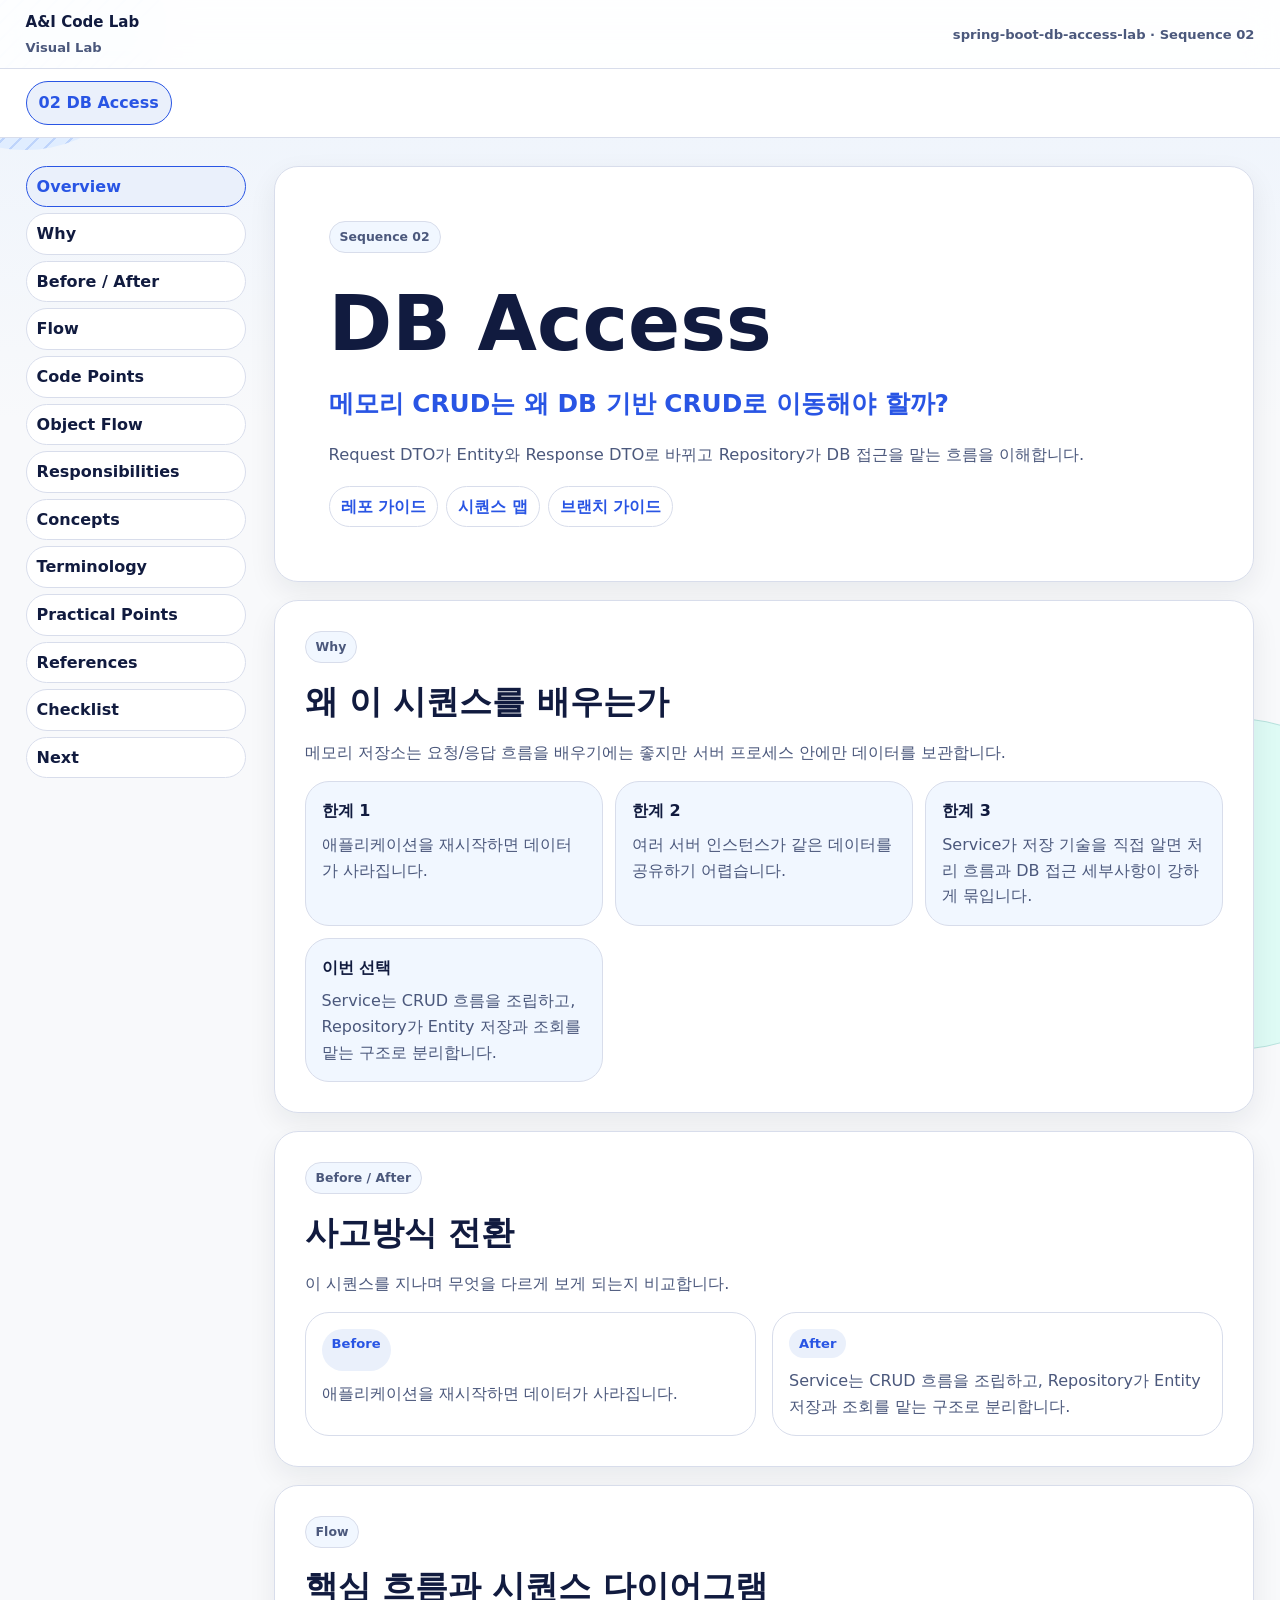
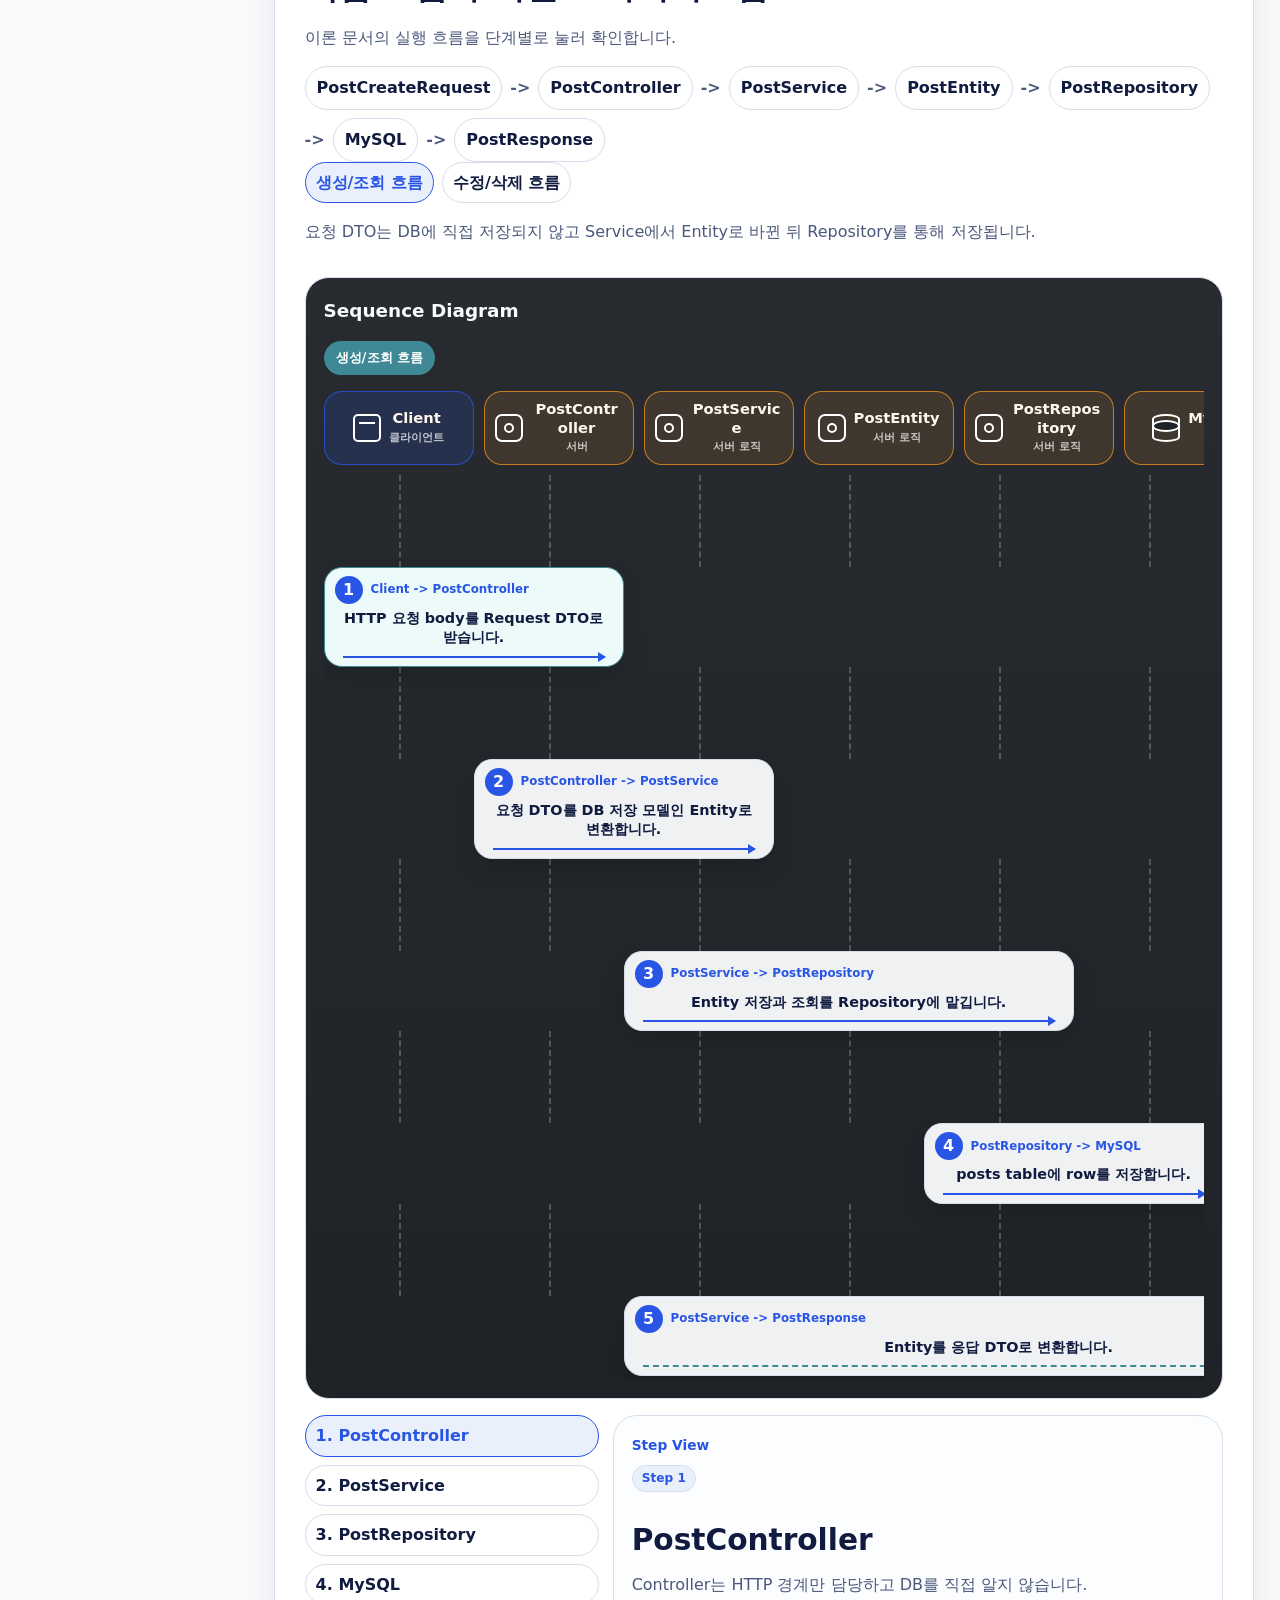
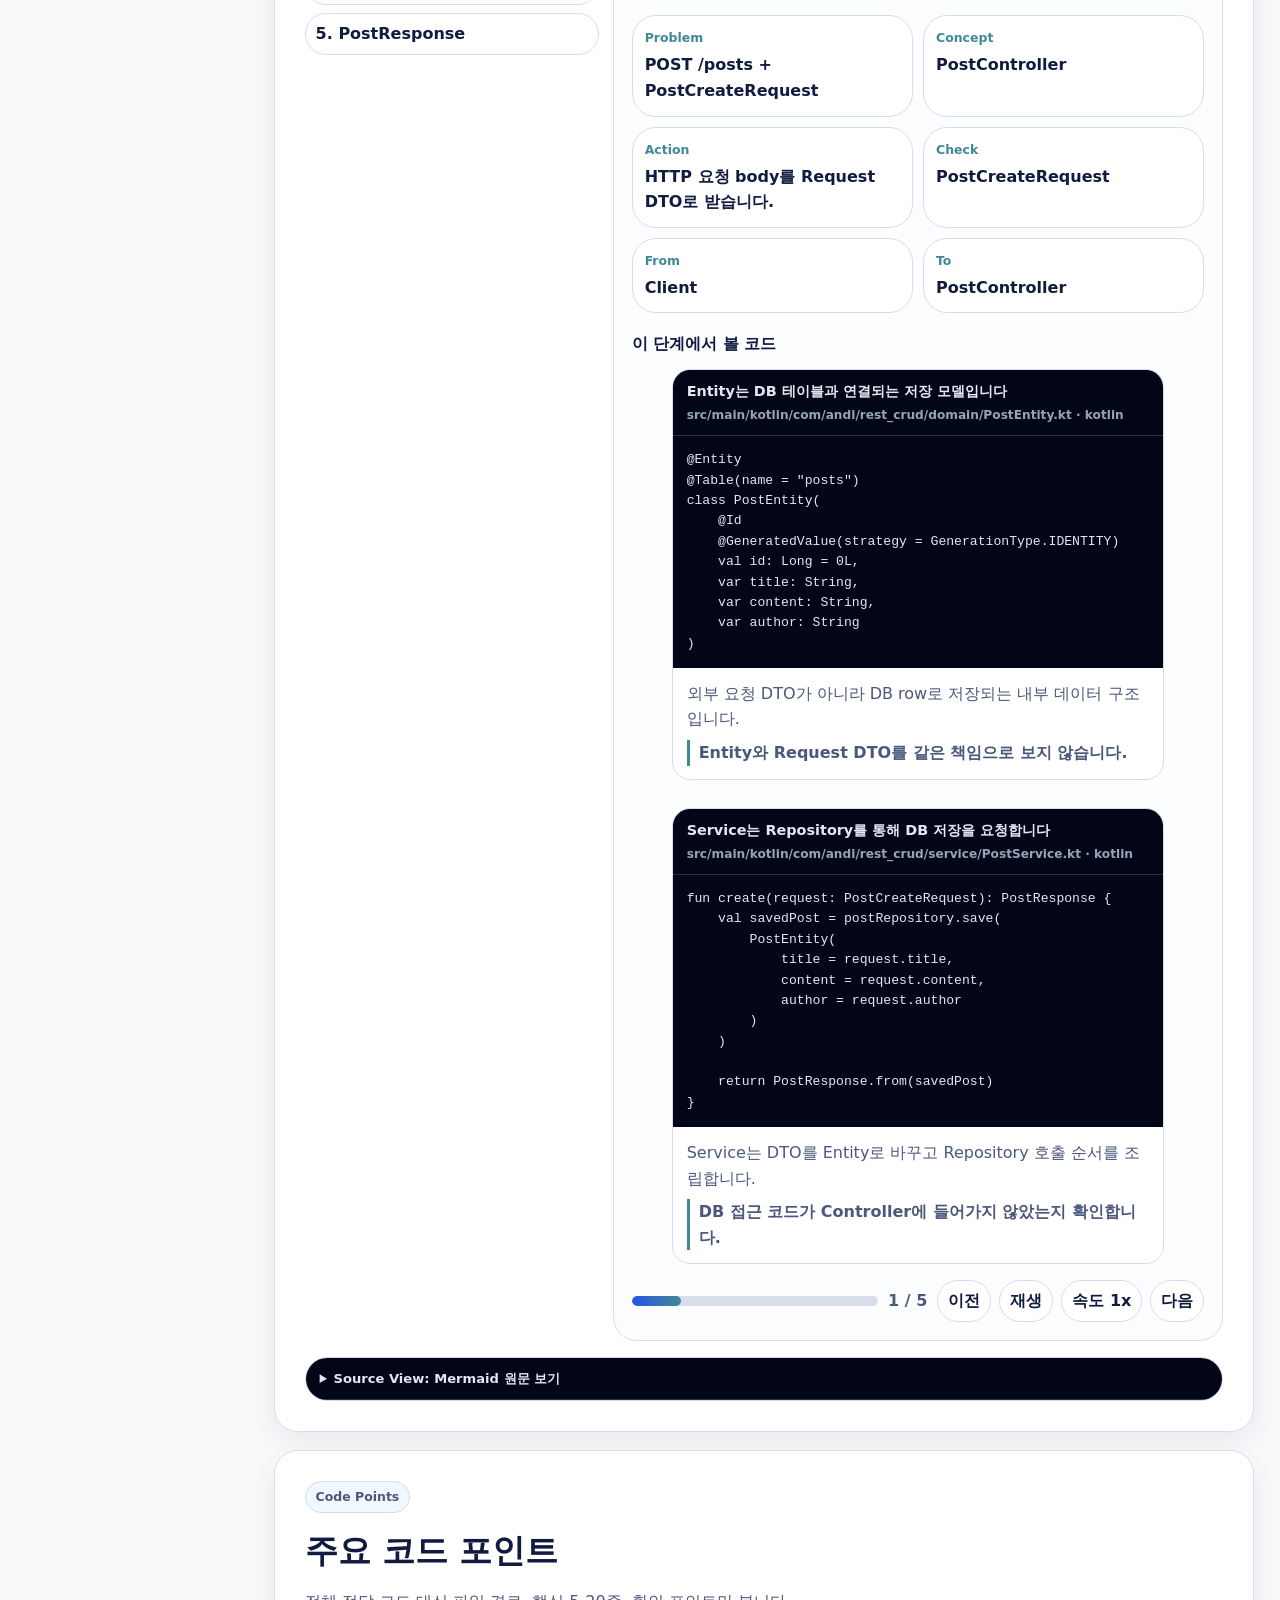
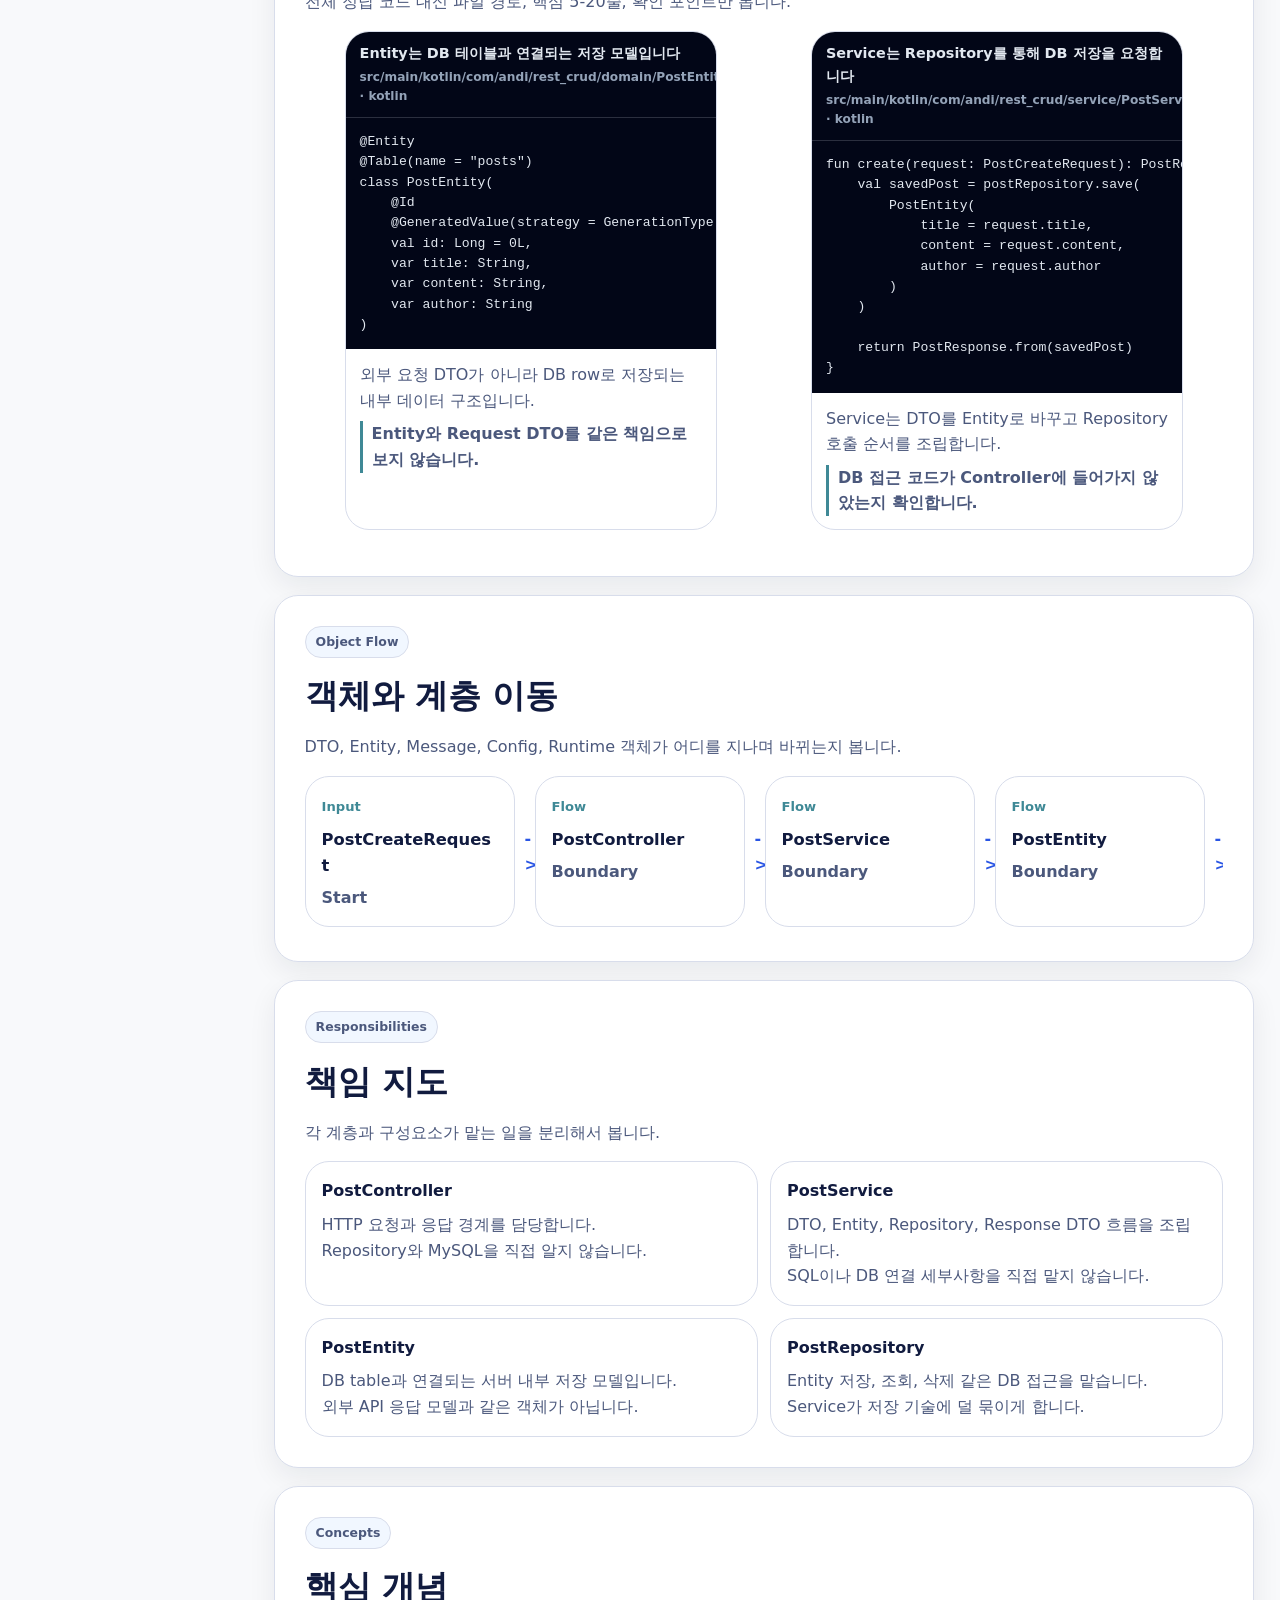
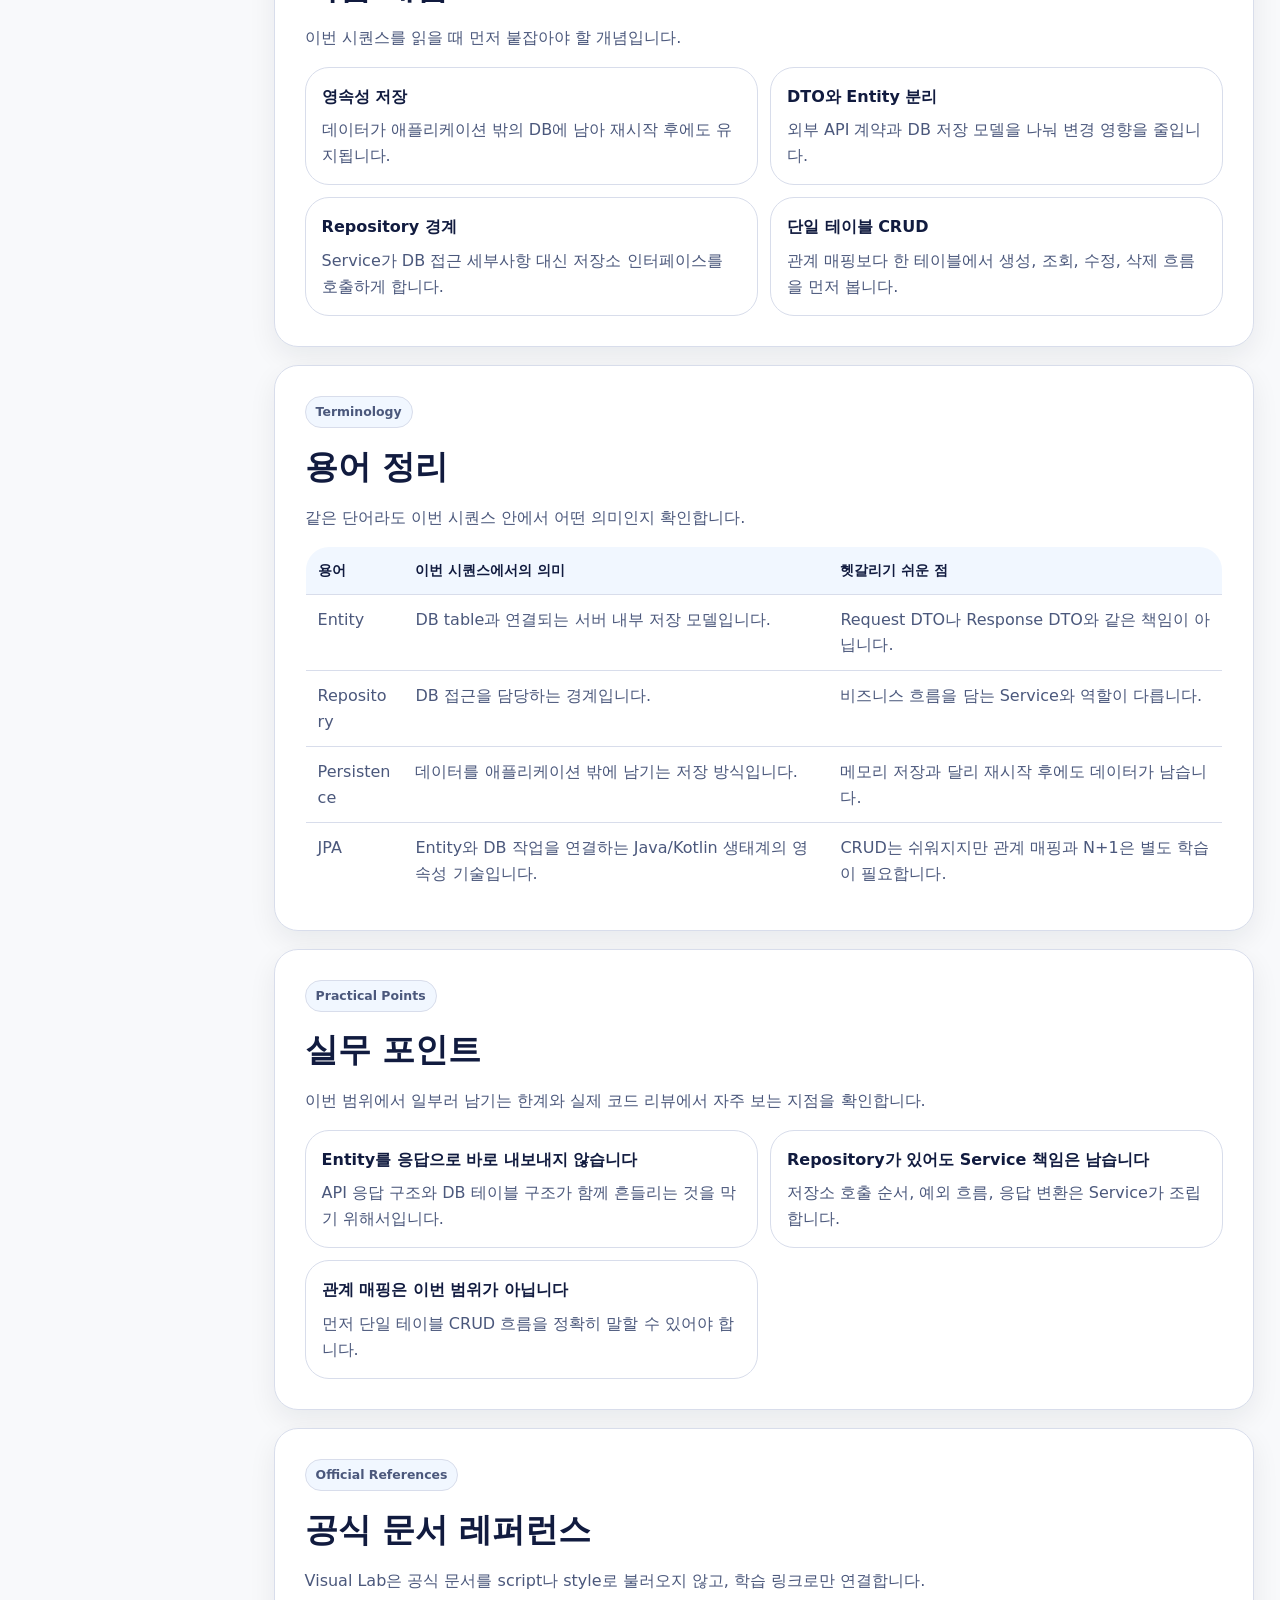
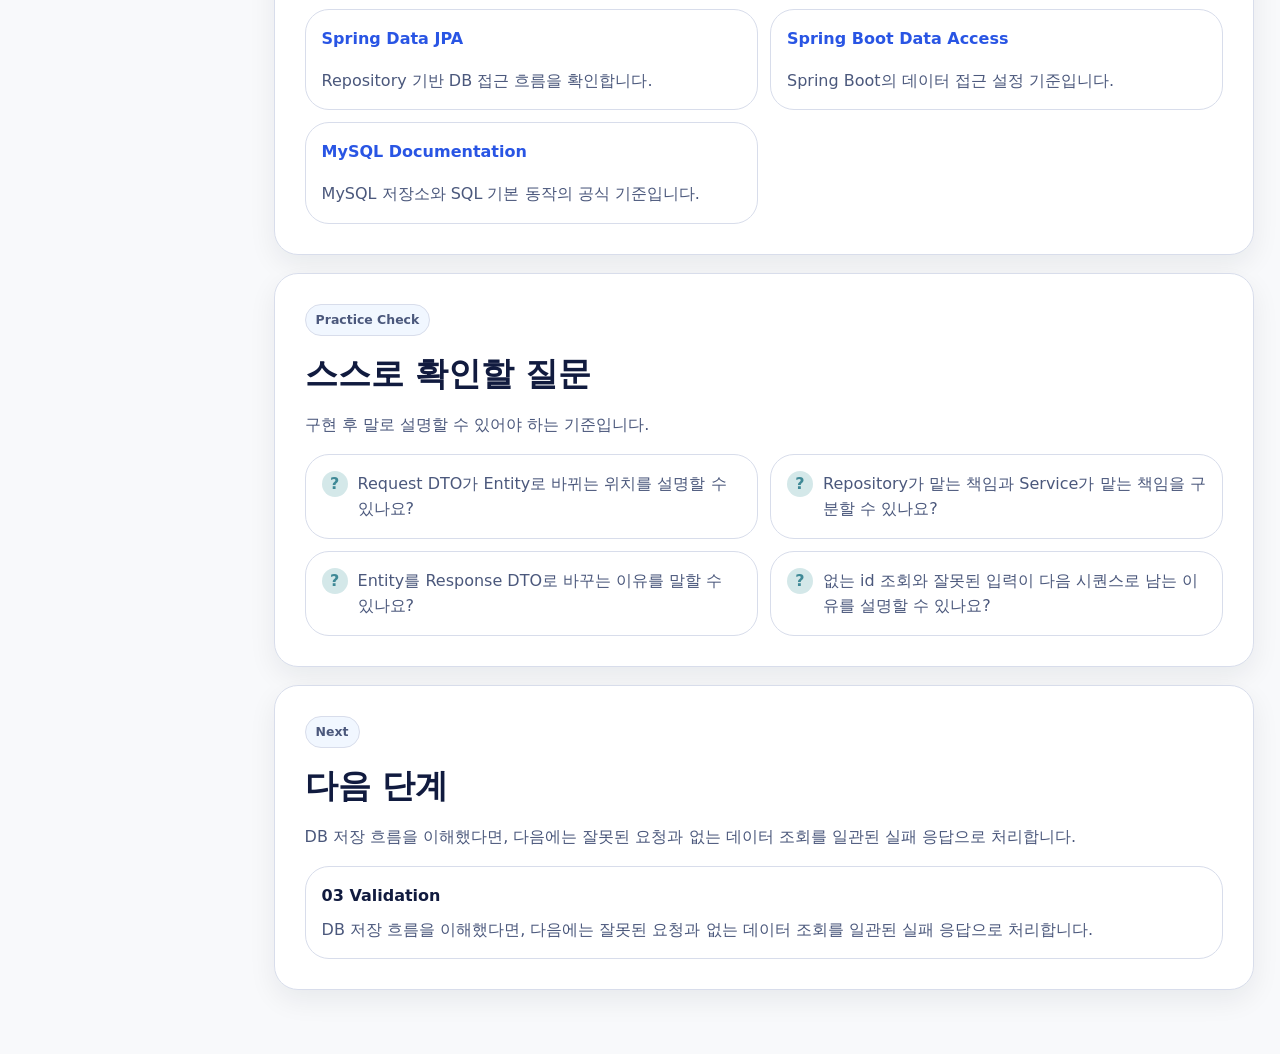
==== docs/visual-lab/sequences/02/index.html @ 9708d30a "feat(visual-lab): Add responsive sequence pages Split the Visual Lab into a topic hub and sequence d" ====
<!doctype html>
<html lang="ko">
<head>
  <meta charset="utf-8" />
  <meta name="viewport" content="width=device-width, initial-scale=1" />
  <title>A&I Visual Lab Sequence</title>
  <link rel="stylesheet" href="../../styles.css" />
</head>
<body>
  <div id="app" class="app-shell">
    <noscript>Visual Lab을 보려면 JavaScript를 활성화해주세요.</noscript>
  </div>
  <script src="./visual-lab-data.js"></script>
  <script src="../../visual-lab.js"></script>
</body>
</html>
---- docs/visual-lab/styles.css ----
:root {
  color-scheme: light;
  --color-bg-base: #f8f9fb;
  --color-card-white: #ffffff;
  --color-title-navy: #0c2691;
  --color-accent-blue: #2955e4;
  --color-accent-teal: #3f8996;
  --color-body-navy: #111b3f;
  --color-subtext: #4b587c;
  --color-line-blue-light: #c9d6f3;
  --color-panel-blue-tint: #eaf0fb;
  --color-panel-mint-tint: #d4e8e9;
  --color-decor-blue: #e8eef9;
  --color-decor-stripe: #cad8f7;
  --color-dot-grid: #c7d5f1;
  --color-outline-soft: #d8ddeb;
  --color-summary-bg: #f1f7ff;
  --color-summary-border: #8fb1ff;
  --color-summary-title: #2f62f4;
  --color-correct: #2c9fa0;
  --color-correct-bg: #ecfbfa;
  --color-incorrect: #2f62f4;
  --color-incorrect-bg: #eef4ff;
  --color-primary: var(--color-body-navy);
  --color-primary-container: #1e293b;
  --color-secondary: var(--color-accent-blue);
  --color-secondary-container: var(--color-panel-blue-tint);
  --color-neutral: var(--color-bg-base);
  --color-surface: var(--color-card-white);
  --color-surface-muted: var(--color-summary-bg);
  --color-border: var(--color-line-blue-light);
  --color-border-subtle: var(--color-outline-soft);
  --color-text: var(--color-body-navy);
  --color-muted: var(--color-subtext);
  --color-code-bg: #020617;
  --color-code-text: #e2e8f0;
  --diagram-bg: var(--color-body-navy);
  --diagram-panel: #1f2328;
  --diagram-scenario: var(--color-accent-teal);
  --diagram-case: #e84d55;
  --diagram-participant: #f39222;
  --diagram-external: var(--color-accent-blue);
  --color-teal: var(--color-accent-teal);
  --color-teal-soft: var(--color-panel-mint-tint);
  --color-amber: #b45309;
  --color-amber-soft: #fef3c7;
  --focus-ring: #f59e0b;
  --shadow-soft: 0 10px 28px rgba(15, 23, 42, 0.07);
  --radius-card: 24px;
  --page-gutter: clamp(20px, 4vw, 64px);
  --content-max: 1440px;
  --content-wide-max: 1600px;
}

@media (min-width: 1536px) {
  :root {
    --content-max: 1560px;
  }
}

* {
  box-sizing: border-box;
}

html {
  scroll-behavior: smooth;
}

body {
  margin: 0;
  overflow-x: hidden;
  background:
    linear-gradient(180deg, rgba(219, 234, 254, 0.42), rgba(248, 250, 252, 0) 420px),
    var(--color-neutral);
  color: var(--color-text);
  font-family: Pretendard, SUIT, "Noto Sans KR", system-ui, -apple-system, BlinkMacSystemFont, sans-serif;
  line-height: 1.6;
}

body::before,
body::after {
  content: "";
  position: fixed;
  border-radius: 999px;
  pointer-events: none;
  z-index: -1;
}

body::before {
  top: -120px;
  left: -110px;
  width: 270px;
  height: 270px;
  background:
    repeating-linear-gradient(135deg, transparent 0 10px, rgba(37, 99, 235, 0.18) 10px 12px),
    #e0edff;
}

body::after {
  right: -120px;
  bottom: -150px;
  width: 330px;
  height: 330px;
  border: 1px solid rgba(15, 118, 110, 0.18);
  background: rgba(204, 251, 241, 0.58);
}

button,
a {
  font: inherit;
  letter-spacing: 0;
}

button {
  cursor: pointer;
}

button:focus-visible,
a:focus-visible {
  outline: 3px solid var(--focus-ring);
  outline-offset: 3px;
}

h1,
h2,
h3,
p,
dl,
dd,
figure,
pre {
  margin-top: 0;
}

h1,
h2,
h3,
p,
li,
td,
th,
button,
a {
  overflow-wrap: anywhere;
}

button,
a,
article,
section,
div,
span,
strong,
dd,
dt {
  min-width: 0;
}

.app-shell,
.page-shell {
  min-height: 100vh;
}

.visual-container,
.topbar-inner,
.sequence-switcher,
.layout {
  width: min(100% - var(--page-gutter), var(--content-max));
  margin-inline: auto;
}

.visual-card {
  min-width: 0;
  border: 1px solid var(--color-border-subtle);
  border-radius: var(--radius-card);
  background: var(--color-surface);
  box-shadow: var(--shadow-soft);
}

.topbar {
  position: sticky;
  top: 0;
  z-index: 20;
  border-bottom: 1px solid var(--color-border-subtle);
  background: rgba(255, 255, 255, 0.92);
  backdrop-filter: blur(14px);
}

.topbar-inner {
  display: flex;
  align-items: center;
  justify-content: space-between;
  min-height: 68px;
  gap: 18px;
}

.brand-lockup {
  display: grid;
  gap: 2px;
}

.brand-title {
  color: var(--color-primary);
  font-size: 0.94rem;
  font-weight: 900;
}

.brand-subtitle,
.repo-label {
  color: var(--color-muted);
  font-size: 0.82rem;
  font-weight: 700;
}

.repo-label {
  text-align: right;
}

.sequence-bar {
  border-bottom: 1px solid var(--color-border-subtle);
  background: var(--color-surface);
}

.sequence-switcher {
  display: flex;
  gap: 8px;
  overflow-x: auto;
  padding: 12px 0;
}

.sequence-tab,
.section-link,
.flow-tab,
.step-button,
.step-rail-button,
.control-button {
  min-height: 38px;
  border: 1px solid var(--color-border-subtle);
  border-radius: var(--radius-card);
  background: var(--color-surface);
  color: var(--color-primary);
  font-weight: 800;
}

.sequence-tab {
  flex: 0 0 auto;
  padding: 8px 12px;
}

.sequence-tab.is-active,
.section-link.is-active,
.flow-tab.is-active,
.step-button.is-active {
  border-color: var(--color-secondary);
  background: var(--color-secondary-container);
  color: var(--color-secondary);
}

.layout {
  display: grid;
  grid-template-columns: 220px minmax(0, 1fr);
  gap: 28px;
  padding: 28px 0 64px;
}

.layout > * {
  min-width: 0;
}

.section-nav {
  position: sticky;
  top: 96px;
  align-self: start;
  display: grid;
  gap: 6px;
  max-width: 100%;
  min-width: 0;
}

.section-link {
  display: flex;
  align-items: center;
  min-height: 40px;
  padding: 7px 10px;
  text-decoration: none;
}

.content-stack {
  display: grid;
  gap: 18px;
}

.content-stack > * {
  min-width: 0;
}

.hero,
.doc-section {
  max-width: 100%;
  min-width: 0;
  border: 1px solid var(--color-border-subtle);
  border-radius: var(--radius-card);
  background: var(--color-surface);
  box-shadow: var(--shadow-soft);
}

.hero {
  display: grid;
  gap: 18px;
  min-height: 320px;
  padding: clamp(26px, 5vw, 54px);
}

.eyebrow {
  display: inline-flex;
  width: fit-content;
  min-height: 30px;
  align-items: center;
  border: 1px solid var(--color-border-subtle);
  border-radius: 999px;
  background: var(--color-surface-muted);
  color: var(--color-muted);
  font-size: 0.78rem;
  font-weight: 900;
  letter-spacing: 0;
  padding: 5px 10px;
}

.hero h1 {
  max-width: 860px;
  margin: 0;
  color: var(--color-primary);
  font-size: clamp(2.35rem, 6vw, 5rem);
  font-weight: 900;
  line-height: 1.08;
}

.question {
  max-width: 760px;
  margin: 0;
  color: var(--color-secondary);
  font-size: clamp(1.1rem, 2.2vw, 1.55rem);
  font-weight: 850;
}

.goal {
  max-width: 820px;
  margin: 0;
  color: var(--color-muted);
  font-size: 1.02rem;
}

.source-links,
.next-actions {
  display: flex;
  flex-wrap: wrap;
  gap: 8px;
}

.source-link,
.next-link {
  display: inline-flex;
  max-width: 100%;
  min-height: 38px;
  align-items: center;
  justify-content: center;
  border: 1px solid var(--color-border-subtle);
  border-radius: var(--radius-card);
  background: var(--color-surface);
  color: var(--color-secondary);
  font-weight: 850;
  padding: 7px 11px;
  text-align: center;
  text-decoration: none;
}

.doc-section {
  padding: clamp(20px, 3vw, 30px);
  scroll-margin-top: 120px;
}

.section-heading {
  display: grid;
  gap: 6px;
  margin-bottom: 18px;
}

.section-heading h2 {
  margin: 0;
  color: var(--color-primary);
  font-size: clamp(1.45rem, 3vw, 2.05rem);
  line-height: 1.22;
}

.lede {
  max-width: 850px;
  color: var(--color-muted);
}

.card-grid {
  display: grid;
  grid-template-columns: repeat(auto-fit, minmax(280px, 1fr));
  gap: 12px;
}

.mental-grid {
  display: grid;
  grid-template-columns: repeat(2, minmax(0, 1fr));
  gap: 16px;
}

.info-card,
.summary-box,
.mental-card,
.responsibility-card,
.concept-card,
.practical-card,
.check-card,
.step-detail,
.step-stage,
.actor-diagram,
.object-chip,
.reference-card,
.related-link-card,
.code-panel,
.next-panel {
  border: 1px solid var(--color-border-subtle);
  border-radius: var(--radius-card);
  background: var(--color-surface);
}

.info-card,
.summary-box,
.mental-card,
.responsibility-card,
.concept-card,
.practical-card,
.check-card,
.reference-card,
.related-link-card,
.next-panel {
  padding: 16px;
}

.info-card {
  background: var(--color-surface-muted);
}

.info-card h3,
.summary-box h3,
.mental-card h3,
.responsibility-card h3,
.concept-card h3,
.practical-card h3,
.reference-card h3,
.related-link-card h3,
.next-panel h3 {
  margin: 0 0 8px;
  color: var(--color-primary);
  font-size: 1rem;
}

.info-card p,
.summary-box p,
.mental-card p,
.responsibility-card p,
.concept-card p,
.practical-card p,
.reference-card p,
.related-link-card p,
.next-panel p,
.check-card p {
  margin: 0;
  color: var(--color-muted);
}

.mental-card {
  display: grid;
  gap: 10px;
}

.mental-label {
  width: fit-content;
  border-radius: 999px;
  background: var(--color-panel-blue-tint);
  color: var(--color-accent-blue);
  font-size: 0.82rem;
  font-weight: 900;
  padding: 4px 10px;
}

.overview-line {
  display: flex;
  flex-wrap: wrap;
  align-items: center;
  gap: 8px;
}

.overview-node {
  display: inline-flex;
  min-height: 40px;
  align-items: center;
  border: 1px solid var(--color-border-subtle);
  border-radius: var(--radius-card);
  background: var(--color-surface);
  color: var(--color-primary);
  font-weight: 850;
  padding: 8px 11px;
}

.overview-arrow {
  color: var(--color-muted);
  font-weight: 900;
}

.flow-tabs,
.step-rail {
  display: flex;
  flex-wrap: wrap;
  gap: 8px;
}

.flow-tab,
.step-button,
.control-button {
  max-width: 100%;
  padding: 7px 10px;
  white-space: normal;
}

.flow-shell {
  display: grid;
  gap: 16px;
}

.step-explorer,
.support-layout {
  display: grid;
  gap: 16px;
}

.flow-summary {
  color: var(--color-muted);
}

.actor-diagram {
  display: grid;
  gap: 16px;
  background:
    linear-gradient(180deg, rgba(255, 255, 255, 0.04), rgba(255, 255, 255, 0)),
    var(--diagram-panel);
  padding: 18px;
}

.actor-diagram h3 {
  margin: 0;
  color: #f8fafc;
  font-size: 1.15rem;
}

.diagram-band {
  width: fit-content;
  max-width: 100%;
  min-height: 34px;
  border-radius: 999px;
  color: #ffffff;
  font-size: 0.84rem;
  font-weight: 900;
  padding: 6px 12px;
}

.diagram-band.scenario {
  background: var(--diagram-scenario);
}

.diagram-band.case {
  background: var(--diagram-case);
}

.sequence-diagram,
.diagram-board {
  max-width: 100%;
  overflow-x: auto;
  padding-bottom: 4px;
}

.sequence-participants,
.diagram-actor-row,
.sequence-row {
  display: grid;
  grid-template-columns: repeat(var(--lane-count), minmax(150px, 1fr));
  min-width: max(100%, calc(var(--lane-count) * 150px));
}

.sequence-participants,
.diagram-actor-row {
  z-index: 3;
  gap: 10px;
  padding-bottom: 10px;
  background: transparent;
}

.sequence-participant,
.diagram-actor {
  display: flex;
  min-height: 48px;
  align-items: center;
  justify-content: center;
  gap: 8px;
  border: 1px solid rgba(243, 146, 34, 0.75);
  border-radius: 18px;
  background: rgba(243, 146, 34, 0.12);
  color: #fff7ed;
  padding: 8px 10px;
  text-align: center;
}

.sequence-participant.is-person,
.sequence-participant.is-client,
.sequence-participant.is-external-auth,
.diagram-actor.is-person,
.diagram-actor.is-client,
.diagram-actor.is-external-auth {
  border-color: rgba(41, 85, 228, 0.78);
  background: rgba(41, 85, 228, 0.16);
}

.diagram-actor-text {
  display: grid;
  gap: 1px;
}

.sequence-participant strong,
.diagram-actor strong {
  max-width: 100%;
  overflow-wrap: anywhere;
  word-break: break-all;
  font-size: clamp(0.78rem, 1.5vw, 0.92rem);
  line-height: 1.25;
}

.sequence-participant small,
.diagram-actor small {
  color: rgba(255, 255, 255, 0.72);
  font-size: 0.7rem;
  font-weight: 850;
}

.diagram-actor-icon {
  position: relative;
  flex: 0 0 auto;
  display: inline-grid;
  width: 28px;
  height: 28px;
  place-items: center;
  border: 2px solid currentColor;
  color: #ffffff;
}

.diagram-actor-icon::before,
.diagram-actor-icon::after {
  content: "";
  position: absolute;
  display: block;
}

.diagram-actor-icon.is-person {
  border: 0;
}

.diagram-actor-icon.is-person::before {
  top: 2px;
  left: 9px;
  width: 10px;
  height: 10px;
  border: 2px solid currentColor;
  border-radius: 999px;
}

.diagram-actor-icon.is-person::after {
  right: 5px;
  bottom: 2px;
  left: 5px;
  height: 12px;
  border: 2px solid currentColor;
  border-radius: 10px 10px 4px 4px;
}

.diagram-actor-icon.is-client,
.diagram-actor-icon.is-browser {
  border-radius: 5px;
}

.diagram-actor-icon.is-client::before,
.diagram-actor-icon.is-browser::before {
  top: 6px;
  right: 4px;
  left: 4px;
  border-top: 2px solid currentColor;
}

.diagram-actor-icon.is-external-auth,
.diagram-actor-icon.is-server,
.diagram-actor-icon.is-logic,
.diagram-actor-icon.is-ci,
.diagram-actor-icon.is-infra {
  border-radius: 7px;
}

.diagram-actor-icon.is-logic::before,
.diagram-actor-icon.is-server::before,
.diagram-actor-icon.is-ci::before,
.diagram-actor-icon.is-infra::before {
  inset: 7px;
  border: 2px solid currentColor;
  border-radius: 999px;
}

.diagram-actor-icon.is-db,
.diagram-actor-icon.is-cache {
  border-radius: 50% / 18%;
}

.diagram-actor-icon.is-db::before,
.diagram-actor-icon.is-cache::before {
  top: 4px;
  right: -2px;
  left: -2px;
  height: 8px;
  border: 2px solid currentColor;
  border-radius: 50%;
  background: var(--diagram-panel);
}

.diagram-actor-icon.is-queue::before,
.diagram-actor-icon.is-mail::before {
  inset: 6px 4px;
  border-top: 2px solid currentColor;
  border-bottom: 2px solid currentColor;
}

.sequence-messages {
  display: grid;
  margin: 0;
  padding: 0;
  list-style: none;
}

.sequence-row {
  position: relative;
  min-height: 92px;
}

.sequence-lifeline,
.diagram-lifeline {
  position: relative;
  min-height: 92px;
}

.sequence-lifeline::before,
.diagram-lifeline::before {
  content: "";
  position: absolute;
  top: 0;
  bottom: 0;
  left: 50%;
  border-left: 2px dashed rgba(255, 255, 255, 0.22);
}

.sequence-message,
.diagram-message {
  z-index: 2;
  display: grid;
  grid-template-columns: auto minmax(0, 1fr);
  gap: 5px 8px;
  align-self: center;
  align-items: center;
  border: 1px solid var(--color-outline-soft);
  border-radius: 18px;
  background: rgba(248, 250, 252, 0.96);
  box-shadow: 0 10px 24px rgba(0, 0, 0, 0.16);
  padding: 8px 10px;
}

.sequence-row.is-active .sequence-message,
.diagram-message.is-active {
  border-color: var(--color-accent-teal);
  background: var(--color-correct-bg);
}

.sequence-route,
.sequence-label {
  overflow-wrap: anywhere;
  word-break: keep-all;
}

.sequence-route {
  color: var(--color-accent-blue);
  font-size: 0.74rem;
  font-weight: 900;
}

.sequence-label {
  grid-column: 1 / -1;
  color: var(--color-primary);
  font-size: clamp(0.78rem, 1.6vw, 0.9rem);
  font-weight: 800;
  line-height: 1.35;
  text-align: center;
}

.sequence-arrow {
  grid-column: 1 / -1;
  position: relative;
  display: block;
  height: 2px;
  margin: 3px 8px 0;
  background: var(--color-accent-blue);
}

.sequence-message.is-response .sequence-arrow {
  background: transparent;
  border-top: 2px dashed var(--color-accent-teal);
}

.sequence-message.is-event .sequence-arrow {
  background: var(--diagram-participant);
}

.sequence-message.is-error {
  border-color: var(--diagram-case);
}

.sequence-message.is-error .sequence-arrow {
  background: var(--diagram-case);
}

.sequence-arrow::after {
  content: "";
  position: absolute;
  top: 50%;
  right: -1px;
  width: 0;
  height: 0;
  border-top: 5px solid transparent;
  border-bottom: 5px solid transparent;
  border-left: 8px solid var(--color-accent-blue);
  transform: translateY(-50%);
}

.sequence-message.is-backward .sequence-arrow::after {
  right: auto;
  left: -1px;
  border-right: 8px solid var(--color-accent-blue);
  border-left: 0;
}

.sequence-message.is-self .sequence-arrow {
  justify-self: center;
  width: min(84px, 70%);
  height: 28px;
  border: 2px solid var(--color-accent-blue);
  border-left: 0;
  border-radius: 0 14px 14px 0;
  background: transparent;
}

.sequence-message.is-self .sequence-arrow::after {
  right: auto;
  left: -2px;
  border-right: 8px solid var(--color-accent-blue);
  border-left: 0;
}

.actor-lanes {
  display: grid;
  grid-template-columns: repeat(auto-fit, minmax(130px, 1fr));
  gap: 10px;
}

.actor-lane {
  display: flex;
  align-items: center;
  gap: 8px;
  min-height: 46px;
  border: 1px solid var(--color-line-blue-light);
  border-radius: var(--radius-card);
  background: var(--color-card-white);
  color: var(--color-primary);
  padding: 10px;
}

.actor-dot {
  width: 10px;
  height: 10px;
  border-radius: 999px;
  background: var(--color-accent-teal);
  box-shadow: 0 0 0 5px rgba(63, 137, 150, 0.13);
}

.actor-messages {
  display: grid;
  gap: 10px;
  margin: 0;
  padding: 0;
  list-style: none;
}

.actor-message {
  display: grid;
  grid-template-columns: auto minmax(120px, 180px) minmax(0, 1fr);
  gap: 12px;
  align-items: start;
  border: 1px solid var(--color-border-subtle);
  border-radius: var(--radius-card);
  background: var(--color-card-white);
  padding: 12px;
}

.actor-message.is-active {
  border-color: var(--color-accent-blue);
  background: var(--color-summary-bg);
}

.message-index {
  display: grid;
  width: 28px;
  height: 28px;
  place-items: center;
  border-radius: 999px;
  background: var(--color-accent-blue);
  color: white;
  font-weight: 900;
}

.actor-message strong {
  color: var(--color-primary);
}

.actor-message p {
  margin: 0;
  color: var(--color-muted);
}

.diagram-layout,
.detail-context-layout {
  display: grid;
  grid-template-columns: minmax(200px, 0.65fr) minmax(0, 1.35fr);
  gap: 14px;
}

.step-rail {
  align-content: start;
}

.step-button,
.step-rail-button {
  width: 100%;
  text-align: left;
}

.step-detail,
.step-stage {
  padding: 18px;
  background: #fbfdff;
}

.view-label {
  margin: 0 0 8px;
  color: var(--color-accent-blue);
  font-size: 0.86rem;
  font-weight: 900;
}

.step-meta {
  display: inline-flex;
  width: fit-content;
  min-height: 26px;
  align-items: center;
  border: 1px solid var(--color-border-subtle);
  border-radius: 999px;
  background: var(--color-secondary-container);
  color: var(--color-secondary);
  font-size: 0.76rem;
  font-weight: 900;
  padding: 3px 9px;
}

.step-detail h3 {
  margin: 12px 0 8px;
  color: var(--color-primary);
  font-size: clamp(1.3rem, 2.4vw, 1.85rem);
}

.step-fields,
.step-io-grid {
  display: grid;
  grid-template-columns: repeat(2, minmax(0, 1fr));
  gap: 10px;
  margin: 18px 0 0;
}

.step-field,
.step-io-card {
  border: 1px solid var(--color-border-subtle);
  border-radius: var(--radius-card);
  background: var(--color-surface);
  padding: 12px;
}

.step-field dt,
.step-io-card dt {
  color: var(--color-teal);
  font-size: 0.78rem;
  font-weight: 900;
}

.step-field dd,
.step-io-card dd {
  margin: 4px 0 0;
  color: var(--color-primary);
  font-weight: 750;
}

.step-controls {
  display: flex;
  flex-wrap: wrap;
  align-items: center;
  justify-content: space-between;
  gap: 10px;
}

.step-code-points {
  display: grid;
  gap: 12px;
  margin-top: 18px;
}

.step-code-points h4 {
  margin: 0;
  color: var(--color-primary);
  font-size: 1rem;
}

.step-progress,
.step-progress-track {
  position: relative;
  flex: 1 1 180px;
  min-width: 140px;
  height: 10px;
  overflow: hidden;
  border-radius: 999px;
  background: var(--color-border-subtle);
}

.step-progress-fill {
  display: block;
  width: 0;
  height: 100%;
  border-radius: inherit;
  background: linear-gradient(90deg, var(--color-accent-blue), var(--color-accent-teal));
  transition: width 180ms ease;
}

.control-group,
.step-playback {
  display: flex;
  flex-wrap: wrap;
  gap: 8px;
}

.progress-text {
  color: var(--color-muted);
  font-weight: 850;
}

.object-flow-strip {
  display: flex;
  align-items: stretch;
  gap: 10px;
  overflow-x: auto;
  padding-bottom: 4px;
}

.object-chip {
  flex: 0 0 min(210px, 78vw);
  padding: 16px;
}

.object-layer {
  color: var(--color-accent-teal);
  font-size: 0.82rem;
  font-weight: 900;
}

.object-chip h3 {
  margin: 8px 0 6px;
  color: var(--color-primary);
  font-size: 1.02rem;
}

.object-chip p {
  margin: 0;
  color: var(--color-muted);
  font-weight: 750;
}

.object-arrow {
  align-self: center;
  color: var(--color-accent-blue);
  font-weight: 900;
}

.code-panel {
  overflow: hidden;
}

.code-point-grid {
  display: grid;
  grid-template-columns: repeat(auto-fit, minmax(320px, 1fr));
  gap: 14px;
}

.code-point-card {
  overflow: hidden;
  border: 1px solid var(--color-border-subtle);
  border-radius: var(--radius-card);
  background: var(--color-surface);
}

.code-point-card.is-compact {
  border-radius: 18px;
}

.code-point-card figcaption {
  display: grid;
  gap: 3px;
  border-bottom: 1px solid rgba(226, 232, 240, 0.18);
  background: var(--color-code-bg);
  color: var(--color-code-text);
  padding: 10px 14px;
}

.code-point-card figcaption strong {
  font-size: 0.9rem;
}

.code-point-card figcaption span {
  color: #94a3b8;
  font-size: 0.76rem;
  font-weight: 850;
}

.code-point-card pre,
.code-box {
  overflow-x: auto;
  margin: 0;
  background: var(--color-code-bg);
  color: var(--color-code-text);
  font-family: "JetBrains Mono", "SFMono-Regular", Consolas, monospace;
  font-size: 0.82rem;
  line-height: 1.55;
  padding: 14px;
}

.code-point-body {
  display: grid;
  gap: 8px;
  padding: 13px 14px;
}

.code-point-body p {
  margin: 0;
  color: var(--color-muted);
}

.code-check {
  border-left: 3px solid var(--color-accent-teal);
  padding-left: 9px;
  font-weight: 800;
}

.code-panel figcaption,
.code-panel summary {
  border-bottom: 1px solid rgba(226, 232, 240, 0.18);
  background: var(--color-code-bg);
  color: var(--color-code-text);
  font-size: 0.82rem;
  font-weight: 900;
  padding: 10px 14px;
}

.code-panel summary {
  cursor: pointer;
}

.code-panel pre {
  overflow-x: auto;
  margin: 0;
  background: var(--color-code-bg);
  color: var(--color-code-text);
  font-family: "JetBrains Mono", "SFMono-Regular", Consolas, monospace;
  font-size: 0.86rem;
  line-height: 1.55;
  padding: 16px;
}

.responsibility-grid,
.concept-grid,
.practical-grid,
.check-grid,
.reference-grid {
  display: grid;
  grid-template-columns: repeat(2, minmax(0, 1fr));
  gap: 12px;
}

.reference-card {
  display: grid;
  gap: 8px;
  color: inherit;
  text-decoration: none;
}

.reference-card:hover {
  border-color: var(--color-accent-blue);
}

.reference-card h3 {
  color: var(--color-accent-blue);
}

.glossary-table-wrap {
  overflow-x: auto;
}

.glossary-table {
  width: 100%;
  min-width: 680px;
  border-collapse: collapse;
  border: 1px solid var(--color-border-subtle);
  border-radius: var(--radius-card);
  overflow: hidden;
}

.glossary-table th,
.glossary-table td {
  border-bottom: 1px solid var(--color-border-subtle);
  padding: 12px;
  text-align: left;
  vertical-align: top;
}

.glossary-table th {
  background: var(--color-surface-muted);
  color: var(--color-primary);
  font-size: 0.88rem;
}

.glossary-table td {
  color: var(--color-muted);
}

.glossary-table tr:last-child td {
  border-bottom: 0;
}

.check-card {
  display: flex;
  min-height: 76px;
  gap: 10px;
}

.check-marker {
  flex: 0 0 auto;
  display: inline-grid;
  width: 26px;
  height: 26px;
  place-items: center;
  border-radius: 999px;
  background: var(--color-teal-soft);
  color: var(--color-teal);
  font-weight: 900;
}

.empty-state {
  border: 1px dashed var(--color-border);
  border-radius: var(--radius-card);
  background: var(--color-surface-muted);
  color: var(--color-muted);
  padding: 14px;
}

.hub-page {
  padding: 34px 0 72px;
}

.hub-hero {
  display: grid;
  gap: 16px;
  min-height: 300px;
  padding: clamp(28px, 5vw, 58px);
}

.hub-hero h1 {
  max-width: 960px;
  margin: 0;
  color: var(--color-primary);
  font-size: clamp(2.25rem, 5vw, 4.8rem);
  font-weight: 900;
  line-height: 1.08;
}

.sequence-hub-grid {
  display: grid;
  grid-template-columns: repeat(auto-fit, minmax(280px, 1fr));
  gap: 16px;
  margin-top: 18px;
}

.sequence-card,
.topic-card {
  display: grid;
  gap: 10px;
  min-height: 220px;
  padding: 20px;
  color: inherit;
  text-decoration: none;
}

.sequence-card:hover,
.topic-card:hover {
  border-color: var(--color-accent-blue);
  transform: translateY(-1px);
}

.sequence-badge {
  width: fit-content;
  border: 1px solid var(--color-line-blue-light);
  border-radius: 999px;
  background: var(--color-panel-blue-tint);
  color: var(--color-accent-blue);
  font-size: 0.8rem;
  font-weight: 900;
  padding: 4px 10px;
}

.sequence-card h2,
.topic-card h2 {
  margin: 0;
  color: var(--color-primary);
  font-size: 1.35rem;
}

.sequence-card p,
.topic-card p {
  margin: 0;
  color: var(--color-muted);
}

@media (max-width: 920px) {
  .layout {
    grid-template-columns: 1fr;
  }

  .section-nav {
    position: sticky;
    top: 68px;
    z-index: 10;
    display: flex;
    overflow-x: auto;
    border: 1px solid var(--color-border-subtle);
    border-radius: var(--radius-card);
    background: rgba(255, 255, 255, 0.94);
    padding: 8px;
  }

  .section-link {
    flex: 0 0 auto;
  }

  .diagram-layout,
  .mental-grid,
  .actor-message,
  .card-grid,
  .responsibility-grid,
  .concept-grid,
  .practical-grid,
  .check-grid,
  .reference-grid {
    grid-template-columns: 1fr;
  }

  .code-point-grid {
    grid-template-columns: 1fr;
  }

  .step-button {
    width: auto;
  }
}

@media (max-width: 560px) {
  :root {
    --page-gutter: 24px;
  }

  .topbar-inner {
    align-items: flex-start;
    flex-direction: column;
    justify-content: center;
    padding: 10px 0;
  }

  .repo-label {
    text-align: left;
  }

  .hero,
  .doc-section,
  .hub-hero,
  .sequence-card,
  .topic-card {
    border-radius: 18px;
  }
}

@media (max-width: 640px) {
  .topbar-inner,
  .sequence-switcher,
  .layout {
    width: calc(100% - 20px);
    max-width: 1180px;
  }

  .topbar-inner {
    align-items: flex-start;
    flex-direction: column;
    padding: 12px 0;
  }

  .repo-label {
    text-align: left;
  }

  .hero,
  .doc-section {
    padding: 18px;
  }

  .hero h1 {
    font-size: clamp(2rem, 14vw, 3.3rem);
  }

  .step-fields {
    grid-template-columns: 1fr;
  }
}
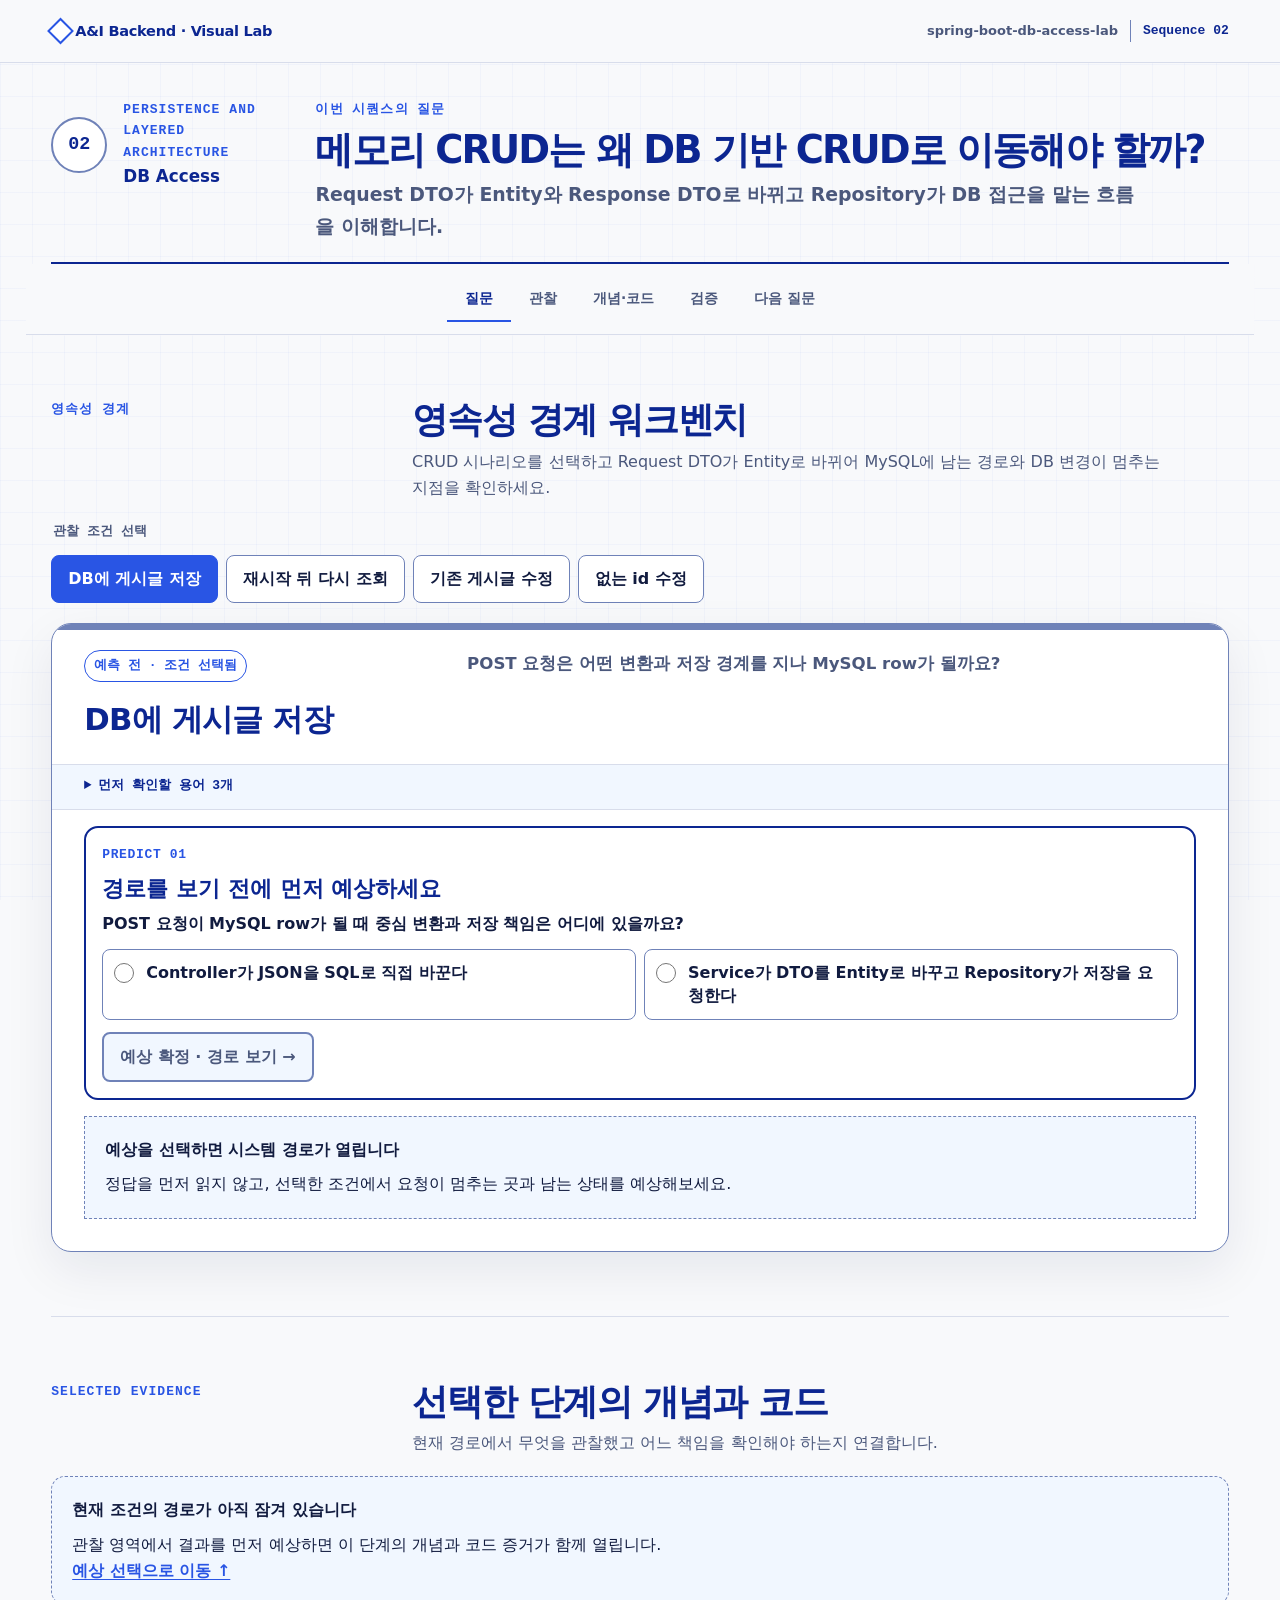
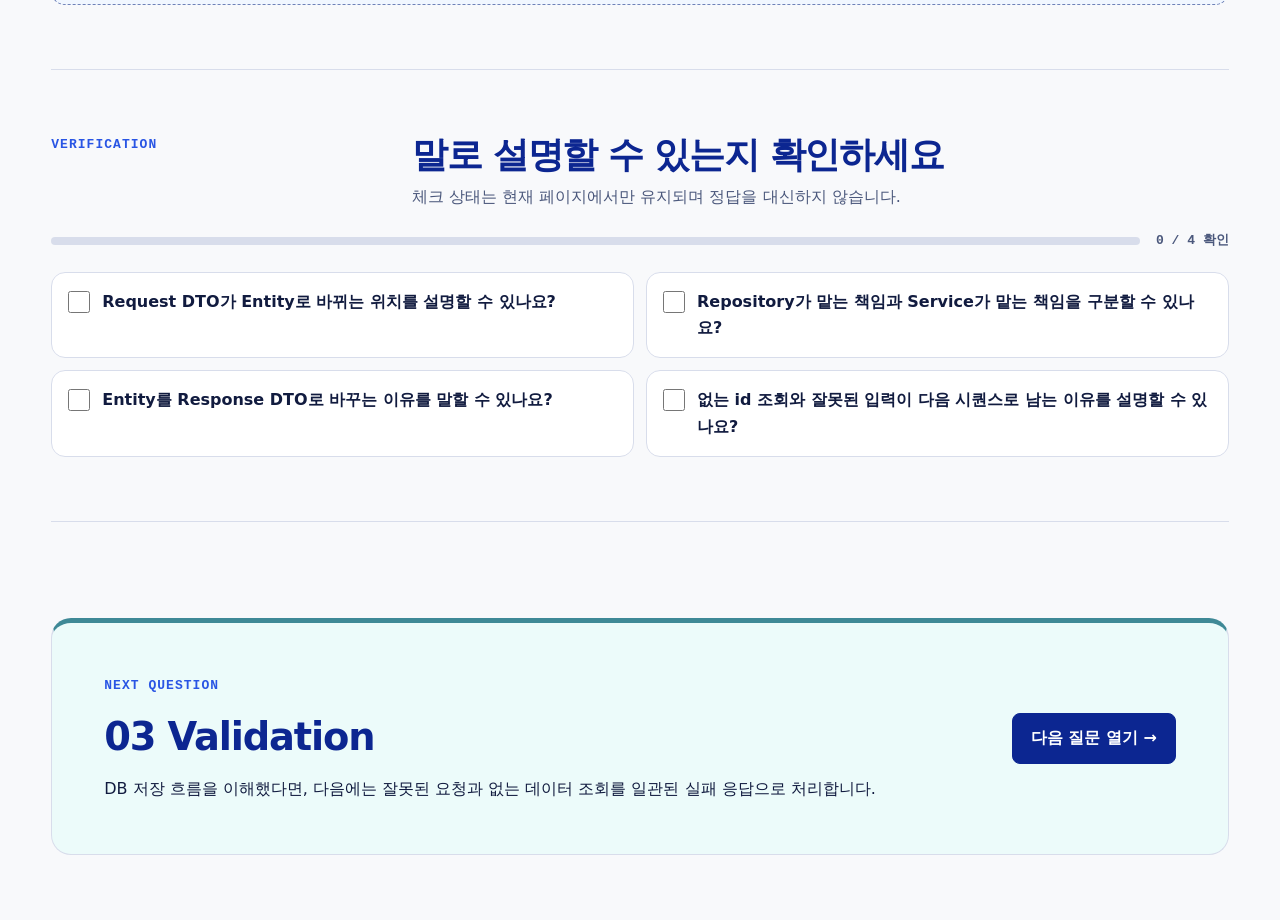
==== commit 0f1f30fe: "feat(visual-lab): 학생 중심 진단 흐름 개선" ====
--- a/docs/visual-lab/sequences/02/index.html
+++ b/docs/visual-lab/sequences/02/index.html
@@ -4,6 +4,7 @@
   <meta charset="utf-8" />
   <meta name="viewport" content="width=device-width, initial-scale=1" />
   <title>A&I Visual Lab Sequence</title>
+  <link rel="icon" href="../../assets/visual-lab-mark.svg" type="image/svg+xml" />
   <link rel="stylesheet" href="../../styles.css" />
 </head>
 <body>
--- a/docs/visual-lab/styles.css
+++ b/docs/visual-lab/styles.css
@@ -17,45 +17,63 @@
   --color-summary-bg: #f1f7ff;
   --color-summary-border: #8fb1ff;
   --color-summary-title: #2f62f4;
-  --color-correct: #2c9fa0;
+  --color-correct: #176f72;
   --color-correct-bg: #ecfbfa;
   --color-incorrect: #2f62f4;
   --color-incorrect-bg: #eef4ff;
-  --color-primary: var(--color-body-navy);
-  --color-primary-container: #1e293b;
-  --color-secondary: var(--color-accent-blue);
-  --color-secondary-container: var(--color-panel-blue-tint);
-  --color-neutral: var(--color-bg-base);
-  --color-surface: var(--color-card-white);
-  --color-surface-muted: var(--color-summary-bg);
-  --color-border: var(--color-line-blue-light);
-  --color-border-subtle: var(--color-outline-soft);
-  --color-text: var(--color-body-navy);
-  --color-muted: var(--color-subtext);
-  --color-code-bg: #020617;
-  --color-code-text: #e2e8f0;
-  --diagram-bg: var(--color-body-navy);
-  --diagram-panel: #1f2328;
-  --diagram-scenario: var(--color-accent-teal);
-  --diagram-case: #e84d55;
-  --diagram-participant: #f39222;
-  --diagram-external: var(--color-accent-blue);
-  --color-teal: var(--color-accent-teal);
-  --color-teal-soft: var(--color-panel-mint-tint);
-  --color-amber: #b45309;
-  --color-amber-soft: #fef3c7;
-  --focus-ring: #f59e0b;
-  --shadow-soft: 0 10px 28px rgba(15, 23, 42, 0.07);
-  --radius-card: 24px;
-  --page-gutter: clamp(20px, 4vw, 64px);
-  --content-max: 1440px;
-  --content-wide-max: 1600px;
-}
-
-@media (min-width: 1536px) {
-  :root {
-    --content-max: 1560px;
-  }
+
+  --surface-canvas: var(--color-bg-base);
+  --surface-primary: var(--color-card-white);
+  --surface-secondary: var(--color-summary-bg);
+  --surface-evidence: var(--color-correct-bg);
+  --surface-warning: var(--color-panel-blue-tint);
+  --surface-danger: var(--color-incorrect-bg);
+  --surface-diagram: var(--color-bg-base);
+  --surface-node: var(--color-card-white);
+  --ink-primary: var(--color-body-navy);
+  --ink-secondary: var(--color-subtext);
+  --ink-quiet: var(--color-subtext);
+  --signal-active: var(--color-accent-blue);
+  --signal-muted: var(--color-summary-border);
+  --evidence: var(--color-accent-teal);
+  --evidence-ink: var(--color-title-navy);
+  --hypothesis: var(--color-subtext);
+  --decision: var(--color-title-navy);
+  --danger: var(--color-incorrect);
+  --warning: var(--color-subtext);
+  --recovered: var(--color-correct);
+  --blocked: var(--color-subtext);
+  --edge-request: var(--color-accent-blue);
+  --edge-response: var(--color-accent-teal);
+  --edge-persist: var(--color-title-navy);
+  --edge-failure: var(--color-incorrect);
+  --border-strong: #6f82b8;
+  --border-soft: var(--color-outline-soft);
+  --focus-ring: var(--color-accent-blue);
+
+  --font-display: Pretendard, SUIT, "Noto Sans KR", system-ui, -apple-system, BlinkMacSystemFont, sans-serif;
+  --font-body: Pretendard, SUIT, "Noto Sans KR", system-ui, -apple-system, BlinkMacSystemFont, sans-serif;
+  --font-utility: ui-monospace, SFMono-Regular, Menlo, Monaco, Consolas, "Liberation Mono", monospace;
+
+  --space-1: 4px;
+  --space-2: 8px;
+  --space-3: 12px;
+  --space-4: 16px;
+  --space-5: 20px;
+  --space-6: 24px;
+  --space-8: 32px;
+  --space-10: 40px;
+  --space-12: 48px;
+  --space-16: 64px;
+
+  --radius-small: 8px;
+  --radius-medium: 14px;
+  --radius-large: 20px;
+  --shadow-panel: 0 18px 50px rgba(17, 27, 63, 0.08);
+  --content-max: 1320px;
+  --page-gutter: clamp(18px, 4vw, 56px);
+  --motion-duration: 240ms;
+  --motion-easing: cubic-bezier(0.2, 0.8, 0.2, 1);
 }
 
 * {
@@ -64,59 +82,59 @@
 
 html {
   scroll-behavior: smooth;
+  scroll-padding-top: 96px;
 }
 
 body {
+  min-width: 0;
   margin: 0;
-  overflow-x: hidden;
-  background:
-    linear-gradient(180deg, rgba(219, 234, 254, 0.42), rgba(248, 250, 252, 0) 420px),
-    var(--color-neutral);
-  color: var(--color-text);
-  font-family: Pretendard, SUIT, "Noto Sans KR", system-ui, -apple-system, BlinkMacSystemFont, sans-serif;
-  line-height: 1.6;
-}
-
-body::before,
-body::after {
+  background: var(--surface-canvas);
+  color: var(--ink-primary);
+  font-family: var(--font-body);
+  font-size: 16px;
+  line-height: 1.65;
+  text-rendering: optimizeLegibility;
+}
+
+body::before {
+  position: fixed;
+  inset: 0;
+  z-index: -1;
+  background-image:
+    linear-gradient(rgba(41, 85, 228, 0.035) 1px, transparent 1px),
+    linear-gradient(90deg, rgba(41, 85, 228, 0.035) 1px, transparent 1px);
+  background-size: 32px 32px;
   content: "";
-  position: fixed;
-  border-radius: 999px;
   pointer-events: none;
-  z-index: -1;
-}
-
-body::before {
-  top: -120px;
-  left: -110px;
-  width: 270px;
-  height: 270px;
-  background:
-    repeating-linear-gradient(135deg, transparent 0 10px, rgba(37, 99, 235, 0.18) 10px 12px),
-    #e0edff;
-}
-
-body::after {
-  right: -120px;
-  bottom: -150px;
-  width: 330px;
-  height: 330px;
-  border: 1px solid rgba(15, 118, 110, 0.18);
-  background: rgba(204, 251, 241, 0.58);
 }
 
 button,
+a,
+input,
+textarea,
+summary {
+  font: inherit;
+}
+
+button,
+summary,
+label {
+  -webkit-tap-highlight-color: transparent;
+}
+
+button {
+  color: inherit;
+}
+
 a {
-  font: inherit;
-  letter-spacing: 0;
-}
-
-button {
-  cursor: pointer;
+  color: inherit;
 }
 
 button:focus-visible,
-a:focus-visible {
+a:focus-visible,
+input:focus-visible,
+textarea:focus-visible,
+summary:focus-visible {
   outline: 3px solid var(--focus-ring);
   outline-offset: 3px;
 }
@@ -128,7 +146,8 @@
 dl,
 dd,
 figure,
-pre {
+pre,
+fieldset {
   margin-top: 0;
 }
 
@@ -137,10 +156,11 @@
 h3,
 p,
 li,
-td,
-th,
+dd,
+dt,
 button,
-a {
+a,
+code {
   overflow-wrap: anywhere;
 }
 
@@ -150,1309 +170,2661 @@
 section,
 div,
 span,
-strong,
 dd,
 dt {
   min-width: 0;
 }
 
-.app-shell,
-.page-shell {
+.app-shell {
   min-height: 100vh;
 }
 
-.visual-container,
-.topbar-inner,
-.sequence-switcher,
-.layout {
-  width: min(100% - var(--page-gutter), var(--content-max));
-  margin-inline: auto;
-}
-
-.visual-card {
-  min-width: 0;
-  border: 1px solid var(--color-border-subtle);
-  border-radius: var(--radius-card);
-  background: var(--color-surface);
-  box-shadow: var(--shadow-soft);
-}
-
-.topbar {
+.skip-link {
+  position: fixed;
+  top: 12px;
+  left: 12px;
+  z-index: 100;
+  padding: 10px 14px;
+  transform: translateY(-160%);
+  border: 2px solid var(--signal-active);
+  border-radius: var(--radius-small);
+  background: var(--surface-primary);
+  color: var(--decision);
+  font-weight: 800;
+  text-decoration: none;
+}
+
+.skip-link:focus {
+  transform: translateY(0);
+}
+
+.sr-only {
+  position: absolute;
+  width: 1px;
+  height: 1px;
+  padding: 0;
+  overflow: hidden;
+  clip: rect(0, 0, 0, 0);
+  white-space: nowrap;
+  border: 0;
+}
+
+.context-bar {
   position: sticky;
   top: 0;
-  z-index: 20;
-  border-bottom: 1px solid var(--color-border-subtle);
-  background: rgba(255, 255, 255, 0.92);
-  backdrop-filter: blur(14px);
-}
-
-.topbar-inner {
+  z-index: 30;
+  border-bottom: 1px solid var(--border-soft);
+  background: rgba(248, 249, 251, 0.96);
+  backdrop-filter: blur(12px);
+}
+
+.context-bar__inner {
   display: flex;
   align-items: center;
   justify-content: space-between;
-  min-height: 68px;
-  gap: 18px;
-}
-
-.brand-lockup {
-  display: grid;
-  gap: 2px;
-}
-
-.brand-title {
-  color: var(--color-primary);
-  font-size: 0.94rem;
+  width: min(calc(100% - var(--page-gutter) * 2), var(--content-max));
+  min-height: 62px;
+  margin-inline: auto;
+  gap: var(--space-5);
+}
+
+.brand-mark {
+  position: relative;
+  display: inline-flex;
+  align-items: center;
+  min-height: 44px;
+  padding-left: 24px;
+  color: var(--decision);
+  font-size: 0.91rem;
   font-weight: 900;
-}
-
-.brand-subtitle,
-.repo-label {
-  color: var(--color-muted);
-  font-size: 0.82rem;
-  font-weight: 700;
-}
-
-.repo-label {
-  text-align: right;
-}
-
-.sequence-bar {
-  border-bottom: 1px solid var(--color-border-subtle);
-  background: var(--color-surface);
-}
-
-.sequence-switcher {
-  display: flex;
-  gap: 8px;
-  overflow-x: auto;
-  padding: 12px 0;
-}
-
-.sequence-tab,
-.section-link,
-.flow-tab,
-.step-button,
-.step-rail-button,
-.control-button {
-  min-height: 38px;
-  border: 1px solid var(--color-border-subtle);
-  border-radius: var(--radius-card);
-  background: var(--color-surface);
-  color: var(--color-primary);
-  font-weight: 800;
-}
-
-.sequence-tab {
-  flex: 0 0 auto;
-  padding: 8px 12px;
-}
-
-.sequence-tab.is-active,
-.section-link.is-active,
-.flow-tab.is-active,
-.step-button.is-active {
-  border-color: var(--color-secondary);
-  background: var(--color-secondary-container);
-  color: var(--color-secondary);
-}
-
-.layout {
-  display: grid;
-  grid-template-columns: 220px minmax(0, 1fr);
-  gap: 28px;
-  padding: 28px 0 64px;
-}
-
-.layout > * {
-  min-width: 0;
-}
-
-.section-nav {
-  position: sticky;
-  top: 96px;
-  align-self: start;
-  display: grid;
-  gap: 6px;
-  max-width: 100%;
-  min-width: 0;
-}
-
-.section-link {
+  letter-spacing: -0.02em;
+  text-decoration: none;
+}
+
+.brand-mark::before {
+  position: absolute;
+  top: 50%;
+  left: 0;
+  width: 15px;
+  height: 15px;
+  transform: translateY(-50%) rotate(45deg);
+  border: 2px solid var(--signal-active);
+  background: var(--surface-primary);
+  content: "";
+}
+
+.context-meta {
   display: flex;
   align-items: center;
-  min-height: 40px;
-  padding: 7px 10px;
+  gap: var(--space-3);
+  color: var(--ink-secondary);
+  font-size: 0.8125rem;
+  font-weight: 700;
+}
+
+.context-meta__mode {
+  border-left: 1px solid var(--border-strong);
+  padding-left: var(--space-3);
+  color: var(--decision);
+  font-family: var(--font-utility);
+}
+
+.hub-shell,
+.sequence-shell {
+  width: min(calc(100% - var(--page-gutter) * 2), var(--content-max));
+  margin-inline: auto;
+}
+
+.hub-shell {
+  padding-block: clamp(48px, 8vw, 104px) var(--space-16);
+}
+
+.hub-intro {
+  display: grid;
+  grid-template-columns: minmax(0, 1.25fr) minmax(240px, 0.55fr);
+  align-items: end;
+  gap: var(--space-10);
+  padding-bottom: var(--space-10);
+  border-bottom: 2px solid var(--decision);
+}
+
+.eyebrow,
+.thesis-label,
+.outcome-label,
+.context-label,
+.step-evidence__meta,
+.fanout-board__label {
+  margin-bottom: var(--space-2);
+  color: var(--signal-active);
+  font-family: var(--font-utility);
+  font-size: 0.8125rem;
+  font-weight: 800;
+  letter-spacing: 0.08em;
+  text-transform: uppercase;
+}
+
+.hub-title {
+  max-width: 820px;
+  margin-bottom: var(--space-4);
+  color: var(--decision);
+  font-family: var(--font-display);
+  font-size: clamp(2.3rem, 6.4vw, 5.4rem);
+  font-weight: 900;
+  letter-spacing: -0.055em;
+  line-height: 0.98;
+}
+
+.hub-description {
+  max-width: 760px;
+  margin-bottom: 0;
+  color: var(--ink-secondary);
+  font-size: clamp(1rem, 2vw, 1.25rem);
+  font-weight: 600;
+}
+
+.hub-job {
+  margin-bottom: 0;
+  padding: var(--space-5);
+  border-left: 4px solid var(--evidence);
+  background: var(--surface-evidence);
+  color: var(--ink-primary);
+  font-weight: 700;
+}
+
+.journey-list {
+  display: grid;
+  margin: var(--space-10) 0 0;
+  padding: 0;
+  list-style: none;
+}
+
+.journey-item {
+  position: relative;
+  border-bottom: 1px solid var(--border-soft);
+}
+
+.journey-item:first-child {
+  border-top: 1px solid var(--border-soft);
+}
+
+.journey-link {
+  display: grid;
+  grid-template-columns: minmax(180px, 0.55fr) minmax(0, 1.6fr) auto;
+  align-items: center;
+  min-height: 150px;
+  gap: var(--space-8);
+  padding: var(--space-6) var(--space-4);
   text-decoration: none;
 }
 
-.content-stack {
-  display: grid;
-  gap: 18px;
-}
-
-.content-stack > * {
-  min-width: 0;
-}
-
-.hero,
-.doc-section {
-  max-width: 100%;
-  min-width: 0;
-  border: 1px solid var(--color-border-subtle);
-  border-radius: var(--radius-card);
-  background: var(--color-surface);
-  box-shadow: var(--shadow-soft);
-}
-
-.hero {
-  display: grid;
-  gap: 18px;
-  min-height: 320px;
-  padding: clamp(26px, 5vw, 54px);
-}
-
-.eyebrow {
-  display: inline-flex;
-  width: fit-content;
-  min-height: 30px;
+.journey-link:hover {
+  background: var(--surface-secondary);
+}
+
+.journey-identity {
+  display: flex;
   align-items: center;
-  border: 1px solid var(--color-border-subtle);
-  border-radius: 999px;
-  background: var(--color-surface-muted);
-  color: var(--color-muted);
-  font-size: 0.78rem;
+  gap: var(--space-4);
+}
+
+.sequence-index {
+  display: inline-grid;
+  place-items: center;
+  flex: 0 0 auto;
+  width: 48px;
+  height: 48px;
+  border: 1px solid var(--border-strong);
+  border-radius: 50%;
+  background: var(--surface-primary);
+  color: var(--decision);
+  font-family: var(--font-utility);
+  font-size: 0.86rem;
   font-weight: 900;
-  letter-spacing: 0;
-  padding: 5px 10px;
-}
-
-.hero h1 {
-  max-width: 860px;
-  margin: 0;
-  color: var(--color-primary);
-  font-size: clamp(2.35rem, 6vw, 5rem);
+}
+
+.journey-topic {
+  color: var(--ink-secondary);
+  font-family: var(--font-utility);
+  font-size: 0.8125rem;
+  font-weight: 700;
+}
+
+.journey-copy h2 {
+  margin-bottom: var(--space-2);
+  color: var(--decision);
+  font-size: clamp(1.25rem, 2.5vw, 2rem);
+  letter-spacing: -0.025em;
+}
+
+.journey-copy p {
+  margin-bottom: 0;
+  color: var(--ink-secondary);
+}
+
+.journey-action {
+  color: var(--signal-active);
+  font-weight: 800;
+  white-space: nowrap;
+}
+
+.sequence-shell {
+  padding-block: var(--space-4) var(--space-16);
+}
+
+.sequence-hero {
+  display: grid;
+  grid-template-columns: minmax(180px, 0.42fr) minmax(0, 1.8fr);
+  gap: clamp(20px, 4vw, 56px);
+  align-items: start;
+  padding: var(--space-5) 0 var(--space-5);
+  border-bottom: 2px solid var(--decision);
+}
+
+.sequence-identity {
+  display: flex;
+  align-items: center;
+  gap: var(--space-4);
+}
+
+.sequence-index--large {
+  width: 56px;
+  height: 56px;
+  border-width: 2px;
+  font-size: 1.15rem;
+}
+
+.sequence-name p {
+  margin-bottom: 0;
+}
+
+.sequence-title {
+  color: var(--decision);
+  font-size: 1.05rem;
   font-weight: 900;
-  line-height: 1.08;
-}
-
-.question {
+}
+
+.sequence-thesis h1 {
+  max-width: 940px;
+  margin-bottom: var(--space-2);
+  color: var(--decision);
+  font-family: var(--font-display);
+  font-size: clamp(1.65rem, 3vw, 2.8rem);
+  font-weight: 900;
+  letter-spacing: -0.05em;
+  line-height: 1.12;
+}
+
+.sequence-goal {
+  max-width: 820px;
+  margin-bottom: 0;
+  color: var(--ink-secondary);
+  font-size: clamp(1rem, 1.5vw, 1.18rem);
+  font-weight: 600;
+}
+
+.learning-nav {
+  position: sticky;
+  top: 62px;
+  z-index: 20;
+  display: flex;
+  align-items: center;
+  justify-content: center;
+  gap: 0;
+  margin-inline: calc(var(--page-gutter) * -0.5);
+  padding: var(--space-3);
+  overflow-x: auto;
+  border-bottom: 1px solid var(--border-soft);
+  background: rgba(248, 249, 251, 0.96);
+  backdrop-filter: blur(12px);
+  scrollbar-width: thin;
+}
+
+.learning-nav__link {
+  flex: 0 0 auto;
+  min-height: 44px;
+  padding: 11px 18px;
+  border-bottom: 2px solid transparent;
+  color: var(--ink-secondary);
+  font-size: 0.86rem;
+  font-weight: 800;
+  text-decoration: none;
+}
+
+.learning-nav__link[aria-current="location"] {
+  border-bottom-color: var(--signal-active);
+  color: var(--decision);
+}
+
+.lab-section,
+.evidence-section,
+.verification-section {
+  padding-block: clamp(32px, 5vw, 64px);
+  border-bottom: 1px solid var(--border-soft);
+}
+
+.section-heading {
+  display: grid;
+  grid-template-columns: minmax(200px, 0.55fr) minmax(0, 1.4fr);
+  column-gap: var(--space-10);
+  margin-bottom: var(--space-5);
+}
+
+.section-heading .eyebrow {
+  grid-row: 1 / span 2;
+}
+
+.section-heading h2 {
+  margin-bottom: var(--space-2);
+  color: var(--decision);
+  font-family: var(--font-display);
+  font-size: clamp(1.45rem, 2.8vw, 2.35rem);
+  letter-spacing: -0.035em;
+  line-height: 1.15;
+}
+
+.section-lede {
   max-width: 760px;
-  margin: 0;
-  color: var(--color-secondary);
-  font-size: clamp(1.1rem, 2.2vw, 1.55rem);
-  font-weight: 850;
-}
-
-.goal {
-  max-width: 820px;
-  margin: 0;
-  color: var(--color-muted);
-  font-size: 1.02rem;
-}
-
-.source-links,
-.next-actions {
+  margin-bottom: 0;
+  color: var(--ink-secondary);
+}
+
+.scenario-selector {
+  margin: 0 0 var(--space-5);
+  padding: 0;
+  border: 0;
+}
+
+.scenario-selector__legend {
+  margin-bottom: var(--space-3);
+  color: var(--ink-secondary);
+  font-family: var(--font-utility);
+  font-size: 0.8125rem;
+  font-weight: 800;
+}
+
+.scenario-selector__buttons {
   display: flex;
   flex-wrap: wrap;
-  gap: 8px;
-}
-
-.source-link,
-.next-link {
+  gap: var(--space-2);
+}
+
+.scenario-button,
+.control-button {
+  min-height: 44px;
+  border: 1px solid var(--border-strong);
+  border-radius: var(--radius-small);
+  background: var(--surface-primary);
+  color: var(--ink-primary);
+  cursor: pointer;
+  font-weight: 800;
+}
+
+.scenario-button {
+  padding: 10px 16px;
+}
+
+.scenario-button:hover,
+.control-button:hover:not(:disabled) {
+  border-color: var(--signal-active);
+}
+
+.scenario-button.is-active {
+  border-color: var(--signal-active);
+  background: var(--signal-active);
+  color: #ffffff;
+}
+
+.workbench {
+  position: relative;
+  overflow: hidden;
+  border: 1px solid var(--border-strong);
+  border-radius: var(--radius-large);
+  background: var(--surface-primary);
+  box-shadow: var(--shadow-panel);
+}
+
+.workbench::before {
+  display: block;
+  width: 100%;
+  height: 6px;
+  background: var(--signal-active);
+  content: "";
+}
+
+.workbench[data-tone="blocked"]::before {
+  background: var(--danger);
+}
+
+.workbench[data-tone="warning"]::before {
+  background: var(--warning);
+}
+
+.workbench[data-tone="recovered"]::before {
+  background: var(--recovered);
+}
+
+.workbench[data-tone="neutral"]::before {
+  background: var(--border-strong);
+}
+
+.workbench__header {
+  display: grid;
+  grid-template-columns: minmax(220px, 0.65fr) minmax(0, 1.35fr);
+  gap: var(--space-8);
+  align-items: start;
+  padding: var(--space-5) var(--space-8);
+  border-bottom: 1px solid var(--border-soft);
+}
+
+.workbench__title h3 {
+  margin: var(--space-3) 0 0;
+  color: var(--decision);
+  font-size: clamp(1.3rem, 2.4vw, 2rem);
+  letter-spacing: -0.025em;
+}
+
+.workbench__prompt {
+  margin-bottom: 0;
+  color: var(--ink-secondary);
+  font-size: 1.04rem;
+  font-weight: 600;
+}
+
+.status-label {
   display: inline-flex;
-  max-width: 100%;
-  min-height: 38px;
   align-items: center;
-  justify-content: center;
-  border: 1px solid var(--color-border-subtle);
-  border-radius: var(--radius-card);
-  background: var(--color-surface);
-  color: var(--color-secondary);
-  font-weight: 850;
-  padding: 7px 11px;
-  text-align: center;
-  text-decoration: none;
-}
-
-.doc-section {
-  padding: clamp(20px, 3vw, 30px);
-  scroll-margin-top: 120px;
-}
-
-.section-heading {
-  display: grid;
-  gap: 6px;
-  margin-bottom: 18px;
-}
-
-.section-heading h2 {
-  margin: 0;
-  color: var(--color-primary);
-  font-size: clamp(1.45rem, 3vw, 2.05rem);
-  line-height: 1.22;
-}
-
-.lede {
-  max-width: 850px;
-  color: var(--color-muted);
-}
-
-.card-grid {
-  display: grid;
-  grid-template-columns: repeat(auto-fit, minmax(280px, 1fr));
-  gap: 12px;
-}
-
-.mental-grid {
-  display: grid;
-  grid-template-columns: repeat(2, minmax(0, 1fr));
-  gap: 16px;
-}
-
-.info-card,
-.summary-box,
-.mental-card,
-.responsibility-card,
-.concept-card,
-.practical-card,
-.check-card,
-.step-detail,
-.step-stage,
-.actor-diagram,
-.object-chip,
-.reference-card,
-.related-link-card,
-.code-panel,
-.next-panel {
-  border: 1px solid var(--color-border-subtle);
-  border-radius: var(--radius-card);
-  background: var(--color-surface);
-}
-
-.info-card,
-.summary-box,
-.mental-card,
-.responsibility-card,
-.concept-card,
-.practical-card,
-.check-card,
-.reference-card,
-.related-link-card,
-.next-panel {
-  padding: 16px;
-}
-
-.info-card {
-  background: var(--color-surface-muted);
-}
-
-.info-card h3,
-.summary-box h3,
-.mental-card h3,
-.responsibility-card h3,
-.concept-card h3,
-.practical-card h3,
-.reference-card h3,
-.related-link-card h3,
-.next-panel h3 {
-  margin: 0 0 8px;
-  color: var(--color-primary);
-  font-size: 1rem;
-}
-
-.info-card p,
-.summary-box p,
-.mental-card p,
-.responsibility-card p,
-.concept-card p,
-.practical-card p,
-.reference-card p,
-.related-link-card p,
-.next-panel p,
-.check-card p {
-  margin: 0;
-  color: var(--color-muted);
-}
-
-.mental-card {
-  display: grid;
-  gap: 10px;
-}
-
-.mental-label {
-  width: fit-content;
+  min-height: 28px;
+  padding: 4px 9px;
+  border: 1px solid currentColor;
   border-radius: 999px;
-  background: var(--color-panel-blue-tint);
-  color: var(--color-accent-blue);
-  font-size: 0.82rem;
+  color: var(--signal-active);
+  font-family: var(--font-utility);
+  font-size: 0.8125rem;
   font-weight: 900;
-  padding: 4px 10px;
-}
-
-.overview-line {
+}
+
+.status-label--blocked {
+  color: var(--danger);
+}
+
+.status-label--warning {
+  color: var(--warning);
+}
+
+.status-label--recovered {
+  border-color: var(--recovered);
+  color: var(--evidence-ink);
+}
+
+.signal-trace-wrap {
+  padding: var(--space-8);
+  overflow-x: auto;
+  overscroll-behavior-inline: contain;
+  scrollbar-color: var(--border-strong) transparent;
+}
+
+.signal-trace {
   display: flex;
-  flex-wrap: wrap;
-  align-items: center;
-  gap: 8px;
-}
-
-.overview-node {
-  display: inline-flex;
-  min-height: 40px;
-  align-items: center;
-  border: 1px solid var(--color-border-subtle);
-  border-radius: var(--radius-card);
-  background: var(--color-surface);
-  color: var(--color-primary);
-  font-weight: 850;
-  padding: 8px 11px;
-}
-
-.overview-arrow {
-  color: var(--color-muted);
-  font-weight: 900;
-}
-
-.flow-tabs,
-.step-rail {
-  display: flex;
-  flex-wrap: wrap;
-  gap: 8px;
-}
-
-.flow-tab,
-.step-button,
-.control-button {
-  max-width: 100%;
-  padding: 7px 10px;
-  white-space: normal;
-}
-
-.flow-shell {
-  display: grid;
-  gap: 16px;
-}
-
-.step-explorer,
-.support-layout {
-  display: grid;
-  gap: 16px;
-}
-
-.flow-summary {
-  color: var(--color-muted);
-}
-
-.actor-diagram {
-  display: grid;
-  gap: 16px;
-  background:
-    linear-gradient(180deg, rgba(255, 255, 255, 0.04), rgba(255, 255, 255, 0)),
-    var(--diagram-panel);
-  padding: 18px;
-}
-
-.actor-diagram h3 {
-  margin: 0;
-  color: #f8fafc;
-  font-size: 1.15rem;
-}
-
-.diagram-band {
-  width: fit-content;
-  max-width: 100%;
-  min-height: 34px;
-  border-radius: 999px;
-  color: #ffffff;
-  font-size: 0.84rem;
-  font-weight: 900;
-  padding: 6px 12px;
-}
-
-.diagram-band.scenario {
-  background: var(--diagram-scenario);
-}
-
-.diagram-band.case {
-  background: var(--diagram-case);
-}
-
-.sequence-diagram,
-.diagram-board {
-  max-width: 100%;
-  overflow-x: auto;
-  padding-bottom: 4px;
-}
-
-.sequence-participants,
-.diagram-actor-row,
-.sequence-row {
-  display: grid;
-  grid-template-columns: repeat(var(--lane-count), minmax(150px, 1fr));
-  min-width: max(100%, calc(var(--lane-count) * 150px));
-}
-
-.sequence-participants,
-.diagram-actor-row {
-  z-index: 3;
-  gap: 10px;
-  padding-bottom: 10px;
-  background: transparent;
-}
-
-.sequence-participant,
-.diagram-actor {
-  display: flex;
-  min-height: 48px;
-  align-items: center;
-  justify-content: center;
-  gap: 8px;
-  border: 1px solid rgba(243, 146, 34, 0.75);
-  border-radius: 18px;
-  background: rgba(243, 146, 34, 0.12);
-  color: #fff7ed;
-  padding: 8px 10px;
-  text-align: center;
-}
-
-.sequence-participant.is-person,
-.sequence-participant.is-client,
-.sequence-participant.is-external-auth,
-.diagram-actor.is-person,
-.diagram-actor.is-client,
-.diagram-actor.is-external-auth {
-  border-color: rgba(41, 85, 228, 0.78);
-  background: rgba(41, 85, 228, 0.16);
-}
-
-.diagram-actor-text {
-  display: grid;
-  gap: 1px;
-}
-
-.sequence-participant strong,
-.diagram-actor strong {
-  max-width: 100%;
-  overflow-wrap: anywhere;
-  word-break: break-all;
-  font-size: clamp(0.78rem, 1.5vw, 0.92rem);
-  line-height: 1.25;
-}
-
-.sequence-participant small,
-.diagram-actor small {
-  color: rgba(255, 255, 255, 0.72);
-  font-size: 0.7rem;
-  font-weight: 850;
-}
-
-.diagram-actor-icon {
-  position: relative;
-  flex: 0 0 auto;
-  display: inline-grid;
-  width: 28px;
-  height: 28px;
-  place-items: center;
-  border: 2px solid currentColor;
-  color: #ffffff;
-}
-
-.diagram-actor-icon::before,
-.diagram-actor-icon::after {
-  content: "";
-  position: absolute;
-  display: block;
-}
-
-.diagram-actor-icon.is-person {
-  border: 0;
-}
-
-.diagram-actor-icon.is-person::before {
-  top: 2px;
-  left: 9px;
-  width: 10px;
-  height: 10px;
-  border: 2px solid currentColor;
-  border-radius: 999px;
-}
-
-.diagram-actor-icon.is-person::after {
-  right: 5px;
-  bottom: 2px;
-  left: 5px;
-  height: 12px;
-  border: 2px solid currentColor;
-  border-radius: 10px 10px 4px 4px;
-}
-
-.diagram-actor-icon.is-client,
-.diagram-actor-icon.is-browser {
-  border-radius: 5px;
-}
-
-.diagram-actor-icon.is-client::before,
-.diagram-actor-icon.is-browser::before {
-  top: 6px;
-  right: 4px;
-  left: 4px;
-  border-top: 2px solid currentColor;
-}
-
-.diagram-actor-icon.is-external-auth,
-.diagram-actor-icon.is-server,
-.diagram-actor-icon.is-logic,
-.diagram-actor-icon.is-ci,
-.diagram-actor-icon.is-infra {
-  border-radius: 7px;
-}
-
-.diagram-actor-icon.is-logic::before,
-.diagram-actor-icon.is-server::before,
-.diagram-actor-icon.is-ci::before,
-.diagram-actor-icon.is-infra::before {
-  inset: 7px;
-  border: 2px solid currentColor;
-  border-radius: 999px;
-}
-
-.diagram-actor-icon.is-db,
-.diagram-actor-icon.is-cache {
-  border-radius: 50% / 18%;
-}
-
-.diagram-actor-icon.is-db::before,
-.diagram-actor-icon.is-cache::before {
-  top: 4px;
-  right: -2px;
-  left: -2px;
-  height: 8px;
-  border: 2px solid currentColor;
-  border-radius: 50%;
-  background: var(--diagram-panel);
-}
-
-.diagram-actor-icon.is-queue::before,
-.diagram-actor-icon.is-mail::before {
-  inset: 6px 4px;
-  border-top: 2px solid currentColor;
-  border-bottom: 2px solid currentColor;
-}
-
-.sequence-messages {
-  display: grid;
+  min-width: max-content;
   margin: 0;
   padding: 0;
   list-style: none;
 }
 
-.sequence-row {
+.signal-node {
   position: relative;
-  min-height: 92px;
-}
-
-.sequence-lifeline,
-.diagram-lifeline {
+  display: flex;
+  align-items: center;
+}
+
+.signal-node:not(:last-child)::after {
+  width: clamp(30px, 4vw, 64px);
+  height: 2px;
+  background: var(--border-strong);
+  content: "";
+}
+
+.signal-node[data-state="passed"]:not(:last-child)::after,
+.signal-node[data-state="active"]:not(:last-child)::after {
+  background: var(--signal-active);
+}
+
+.signal-node__button {
+  display: grid;
+  width: clamp(132px, 13vw, 176px);
+  min-height: 112px;
+  padding: var(--space-4);
+  border: 1px solid var(--border-strong);
+  border-radius: var(--radius-medium);
+  background: var(--surface-primary);
+  color: var(--ink-primary);
+  cursor: pointer;
+  text-align: left;
+  transition:
+    border-color var(--motion-duration) var(--motion-easing),
+    background-color var(--motion-duration) var(--motion-easing),
+    color var(--motion-duration) var(--motion-easing);
+}
+
+.signal-node__button:disabled {
+  cursor: not-allowed;
+}
+
+.signal-node[data-state="passed"] .signal-node__button {
+  border-color: var(--evidence);
+  background: var(--surface-evidence);
+}
+
+.signal-node[data-state="active"] .signal-node__button {
+  border: 2px solid var(--signal-active);
+  background: var(--color-panel-blue-tint);
+}
+
+.signal-node[data-state="blocked"] .signal-node__button {
+  border-style: dashed;
+  background: var(--surface-secondary);
+  color: var(--blocked);
+}
+
+.signal-node__index,
+.signal-node__state {
+  font-family: var(--font-utility);
+  font-size: 0.8125rem;
+  font-weight: 800;
+}
+
+.signal-node__index {
+  color: var(--signal-active);
+}
+
+.signal-node__label {
+  align-self: end;
+  font-size: 0.92rem;
+  line-height: 1.35;
+}
+
+.signal-node__state {
+  align-self: end;
+  color: var(--ink-quiet);
+}
+
+.semantic-diagram {
+  margin: 0;
+  border-block: 1px solid var(--border-soft);
+  background: var(--surface-diagram);
+}
+
+.diagram-reading {
+  display: grid;
+  grid-template-columns: minmax(150px, 0.25fr) minmax(0, 1fr);
+  gap: var(--space-5);
+  align-items: center;
+  padding: var(--space-6) var(--space-8);
+  border-bottom: 1px solid var(--border-soft);
+  background: var(--decision);
+  color: #ffffff;
+}
+
+.diagram-reading__label {
+  color: var(--color-decor-blue);
+  font-family: var(--font-utility);
+  font-size: 0.8125rem;
+  font-weight: 900;
+  letter-spacing: 0.06em;
+  text-transform: uppercase;
+}
+
+.diagram-reading__text {
+  font-size: clamp(1rem, 1.6vw, 1.24rem);
+  line-height: 1.55;
+}
+
+.diagram-legend {
+  display: grid;
+  grid-template-columns: repeat(auto-fit, minmax(220px, 1fr));
+  gap: var(--space-3);
+  padding: var(--space-4) var(--space-8);
+  border-bottom: 1px solid var(--border-soft);
+  background: var(--surface-primary);
+}
+
+.diagram-legend__item {
+  display: grid;
+  grid-template-columns: 36px minmax(0, 1fr);
+  gap: var(--space-3);
+  align-items: center;
+}
+
+.diagram-legend__icon,
+.semantic-node__icon {
+  display: inline-grid;
+  place-items: center;
+  flex: 0 0 auto;
+  border: 1px solid var(--border-strong);
+  border-radius: var(--radius-small);
+  background: var(--surface-secondary);
+  color: var(--decision);
+}
+
+.diagram-legend__icon {
+  width: 36px;
+  height: 36px;
+}
+
+.system-icon {
+  width: 21px;
+  height: 21px;
+  fill: none;
+  stroke: currentColor;
+  stroke-linecap: round;
+  stroke-linejoin: round;
+  stroke-width: 1.8;
+}
+
+.diagram-legend__copy {
+  display: grid;
+  gap: 1px;
+}
+
+.diagram-legend__copy strong {
+  color: var(--decision);
+  font-size: 0.8125rem;
+}
+
+.diagram-legend__copy span {
+  color: var(--ink-secondary);
+  font-size: 0.8125rem;
+  line-height: 1.45;
+}
+
+.diagram-lanes {
+  display: grid;
+  gap: var(--space-5);
+  padding: var(--space-6) var(--space-8) var(--space-8);
+}
+
+.diagram-lane {
+  overflow: hidden;
+  border: 1px solid var(--border-strong);
+  border-radius: var(--radius-medium);
+  background: var(--surface-primary);
+}
+
+.diagram-lane__header {
+  display: grid;
+  grid-template-columns: minmax(150px, 0.28fr) minmax(0, 1fr);
+  gap: var(--space-4);
+  align-items: baseline;
+  padding: var(--space-4) var(--space-5);
+  border-bottom: 1px solid var(--border-soft);
+  background: var(--surface-secondary);
+}
+
+.diagram-lane__header h4,
+.diagram-lane__header p {
+  margin: 0;
+}
+
+.diagram-lane__header h4 {
+  color: var(--decision);
+  font-size: 0.92rem;
+}
+
+.diagram-lane__header p {
+  color: var(--ink-secondary);
+  font-size: 0.82rem;
+}
+
+.semantic-flow {
+  display: grid;
+  gap: var(--space-3);
+  margin: 0;
+  padding: var(--space-4);
+  list-style: none;
+}
+
+.semantic-transition {
+  display: grid;
+  grid-template-columns: minmax(170px, 0.8fr) minmax(210px, 1fr) minmax(170px, 0.8fr);
+  gap: var(--space-3);
+  align-items: stretch;
+}
+
+.semantic-node,
+.semantic-edge {
+  min-height: 126px;
+  border-radius: var(--radius-small);
+}
+
+.semantic-node {
   position: relative;
-  min-height: 92px;
-}
-
-.sequence-lifeline::before,
-.diagram-lifeline::before {
-  content: "";
+  display: grid;
+  grid-template-rows: auto 1fr auto;
+  gap: var(--space-2);
+  padding: var(--space-3);
+  border: 1px solid var(--border-strong);
+  background: var(--surface-node);
+}
+
+.semantic-node::before {
   position: absolute;
-  top: 0;
-  bottom: 0;
-  left: 50%;
-  border-left: 2px dashed rgba(255, 255, 255, 0.22);
-}
-
-.sequence-message,
-.diagram-message {
-  z-index: 2;
-  display: grid;
-  grid-template-columns: auto minmax(0, 1fr);
-  gap: 5px 8px;
-  align-self: center;
+  top: 7px;
+  right: 9px;
+  color: var(--ink-quiet);
+  content: "출발 책임";
+  font-family: var(--font-utility);
+  font-size: 0.8125rem;
+  font-weight: 800;
+}
+
+.semantic-node[data-position="to"]::before {
+  content: "도착 책임";
+}
+
+.semantic-node__heading {
+  display: flex;
+  gap: var(--space-3);
   align-items: center;
-  border: 1px solid var(--color-outline-soft);
-  border-radius: 18px;
-  background: rgba(248, 250, 252, 0.96);
-  box-shadow: 0 10px 24px rgba(0, 0, 0, 0.16);
-  padding: 8px 10px;
-}
-
-.sequence-row.is-active .sequence-message,
-.diagram-message.is-active {
-  border-color: var(--color-accent-teal);
-  background: var(--color-correct-bg);
-}
-
-.sequence-route,
-.sequence-label {
-  overflow-wrap: anywhere;
-  word-break: keep-all;
-}
-
-.sequence-route {
-  color: var(--color-accent-blue);
-  font-size: 0.74rem;
+  padding-right: 62px;
+}
+
+.semantic-node__icon {
+  width: 38px;
+  height: 38px;
+}
+
+.semantic-node__identity {
+  display: grid;
+  gap: 1px;
+}
+
+.semantic-node__label {
+  color: var(--decision);
+  font-size: 0.86rem;
+  line-height: 1.35;
+}
+
+.semantic-node__kind {
+  color: var(--ink-secondary);
+  font-family: var(--font-utility);
+  font-size: 0.8125rem;
+  font-weight: 800;
+}
+
+.semantic-node__role {
+  color: var(--ink-secondary);
+  font-size: 0.8125rem;
+  line-height: 1.45;
+}
+
+.semantic-node__boundary {
+  padding-top: var(--space-2);
+  border-top: 1px dashed var(--border-soft);
+  color: var(--decision);
+  font-family: var(--font-utility);
+  font-size: 0.8125rem;
+  font-weight: 800;
+}
+
+.semantic-edge {
+  display: grid;
+  grid-template-rows: auto auto 16px auto;
+  gap: var(--space-2);
+  padding: var(--space-3) var(--space-4);
+  border: 1px solid var(--border-strong);
+  background: var(--surface-secondary);
+  color: var(--ink-primary);
+  cursor: pointer;
+  text-align: left;
+  transition:
+    border-color var(--motion-duration) var(--motion-easing),
+    background-color var(--motion-duration) var(--motion-easing);
+}
+
+.semantic-edge:hover {
+  border-color: var(--signal-active);
+}
+
+.semantic-edge__head {
+  display: flex;
+  flex-wrap: wrap;
+  gap: var(--space-2);
+  align-items: center;
+  justify-content: space-between;
+}
+
+.semantic-edge__verb {
+  color: var(--decision);
+  font-size: 0.88rem;
+}
+
+.semantic-edge__kind,
+.semantic-edge__state {
+  font-family: var(--font-utility);
+  font-size: 0.8125rem;
   font-weight: 900;
 }
 
-.sequence-label {
-  grid-column: 1 / -1;
-  color: var(--color-primary);
-  font-size: clamp(0.78rem, 1.6vw, 0.9rem);
-  font-weight: 800;
-  line-height: 1.35;
-  text-align: center;
-}
-
-.sequence-arrow {
-  grid-column: 1 / -1;
+.semantic-edge__kind {
+  padding: 3px 7px;
+  border: 1px solid currentColor;
+  border-radius: 999px;
+  color: var(--edge-request);
+}
+
+.semantic-edge__payload {
+  display: block;
+  color: var(--ink-primary);
+  font-family: var(--font-utility);
+  font-size: 0.8125rem;
+  font-weight: 700;
+  line-height: 1.45;
+  white-space: normal;
+  word-break: break-word;
+}
+
+.semantic-edge__direction {
   position: relative;
   display: block;
+  align-self: center;
+  height: 16px;
+  color: var(--edge-request);
+}
+
+.semantic-edge__direction::before {
+  position: absolute;
+  top: 7px;
+  right: 7px;
+  left: 0;
   height: 2px;
-  margin: 3px 8px 0;
-  background: var(--color-accent-blue);
-}
-
-.sequence-message.is-response .sequence-arrow {
-  background: transparent;
-  border-top: 2px dashed var(--color-accent-teal);
-}
-
-.sequence-message.is-event .sequence-arrow {
-  background: var(--diagram-participant);
-}
-
-.sequence-message.is-error {
-  border-color: var(--diagram-case);
-}
-
-.sequence-message.is-error .sequence-arrow {
-  background: var(--diagram-case);
-}
-
-.sequence-arrow::after {
+  transform-origin: left center;
+  background: currentColor;
   content: "";
+}
+
+.semantic-edge__direction::after {
   position: absolute;
-  top: 50%;
-  right: -1px;
-  width: 0;
-  height: 0;
+  top: 3px;
+  right: 0;
   border-top: 5px solid transparent;
   border-bottom: 5px solid transparent;
-  border-left: 8px solid var(--color-accent-blue);
-  transform: translateY(-50%);
-}
-
-.sequence-message.is-backward .sequence-arrow::after {
-  right: auto;
-  left: -1px;
-  border-right: 8px solid var(--color-accent-blue);
-  border-left: 0;
-}
-
-.sequence-message.is-self .sequence-arrow {
-  justify-self: center;
-  width: min(84px, 70%);
-  height: 28px;
-  border: 2px solid var(--color-accent-blue);
-  border-left: 0;
-  border-radius: 0 14px 14px 0;
-  background: transparent;
-}
-
-.sequence-message.is-self .sequence-arrow::after {
-  right: auto;
-  left: -2px;
-  border-right: 8px solid var(--color-accent-blue);
-  border-left: 0;
-}
-
-.actor-lanes {
-  display: grid;
-  grid-template-columns: repeat(auto-fit, minmax(130px, 1fr));
-  gap: 10px;
-}
-
-.actor-lane {
-  display: flex;
-  align-items: center;
-  gap: 8px;
-  min-height: 46px;
-  border: 1px solid var(--color-line-blue-light);
-  border-radius: var(--radius-card);
-  background: var(--color-card-white);
-  color: var(--color-primary);
-  padding: 10px;
-}
-
-.actor-dot {
-  width: 10px;
-  height: 10px;
-  border-radius: 999px;
-  background: var(--color-accent-teal);
-  box-shadow: 0 0 0 5px rgba(63, 137, 150, 0.13);
-}
-
-.actor-messages {
-  display: grid;
-  gap: 10px;
+  border-left: 8px solid currentColor;
+  content: "";
+}
+
+.semantic-edge__state {
+  color: var(--ink-secondary);
+}
+
+.semantic-transition[data-state="passed"] .semantic-edge {
+  border-color: var(--evidence);
+  background: var(--surface-evidence);
+}
+
+.semantic-transition[data-state="active"] .semantic-edge {
+  border: 2px solid var(--signal-active);
+  background: var(--color-panel-blue-tint);
+}
+
+.semantic-transition[data-state="active"] .semantic-edge__state {
+  color: var(--signal-active);
+}
+
+.semantic-transition[data-state="active"] .semantic-edge__direction::before {
+  animation: semantic-signal var(--motion-duration) var(--motion-easing) 1;
+}
+
+.semantic-transition[data-state="pending"] .semantic-node {
+  color: var(--ink-secondary);
+}
+
+.semantic-transition[data-state="available"] .semantic-edge {
+  border-style: dashed;
+  background: var(--surface-primary);
+}
+
+.semantic-transition[data-state="available"] .semantic-edge__state {
+  color: var(--decision);
+}
+
+.semantic-transition[data-kind="response"] .semantic-edge__kind,
+.semantic-transition[data-kind="event"] .semantic-edge__kind,
+.semantic-transition[data-kind="response"] .semantic-edge__direction,
+.semantic-transition[data-kind="event"] .semantic-edge__direction {
+  color: var(--edge-response);
+}
+
+.semantic-transition[data-kind="persist"] .semantic-edge__kind,
+.semantic-transition[data-kind="persist"] .semantic-edge__direction,
+.semantic-transition[data-kind="config"] .semantic-edge__kind,
+.semantic-transition[data-kind="config"] .semantic-edge__direction {
+  color: var(--edge-persist);
+}
+
+.semantic-transition[data-kind="failure"] .semantic-edge__kind,
+.semantic-transition[data-kind="failure"] .semantic-edge__direction {
+  color: var(--edge-failure);
+}
+
+.not-reached {
+  margin: 0 var(--space-8) var(--space-8);
+  padding: var(--space-4) var(--space-5);
+  border: 1px dashed var(--danger);
+  border-radius: var(--radius-small);
+  background: var(--surface-danger);
+}
+
+.not-reached h4 {
+  margin: 0 0 var(--space-3);
+  color: var(--decision);
+  font-size: 0.86rem;
+}
+
+.not-reached__list {
+  display: grid;
+  gap: var(--space-2);
   margin: 0;
   padding: 0;
   list-style: none;
 }
 
-.actor-message {
-  display: grid;
-  grid-template-columns: auto minmax(120px, 180px) minmax(0, 1fr);
-  gap: 12px;
-  align-items: start;
-  border: 1px solid var(--color-border-subtle);
-  border-radius: var(--radius-card);
+.not-reached__item {
+  display: grid;
+  grid-template-columns: minmax(150px, 0.3fr) minmax(0, 1fr);
+  gap: var(--space-3);
+  color: var(--ink-secondary);
+  font-size: 0.8125rem;
+}
+
+.not-reached__item strong {
+  color: var(--danger);
+}
+
+@keyframes semantic-signal {
+  from {
+    transform: scaleX(0.12);
+  }
+
+  to {
+    transform: scaleX(1);
+  }
+}
+
+.workbench--gate .signal-node__button,
+.workbench--auth .signal-node__button,
+.workbench--trust .signal-node__button,
+.workbench--pipeline .signal-node__button {
+  border-top: 4px solid var(--signal-active);
+  border-radius: var(--radius-small);
+}
+
+.workbench--cache .state-snapshot,
+.workbench--runtime .state-snapshot,
+.workbench--test .state-snapshot,
+.workbench--refactor .state-snapshot {
+  background: var(--surface-secondary);
+}
+
+.workbench--event .signal-trace-wrap,
+.workbench--realtime .signal-trace-wrap {
+  border-block: 1px dashed var(--border-strong);
   background: var(--color-card-white);
-  padding: 12px;
-}
-
-.actor-message.is-active {
-  border-color: var(--color-accent-blue);
-  background: var(--color-summary-bg);
-}
-
-.message-index {
-  display: grid;
-  width: 28px;
-  height: 28px;
-  place-items: center;
-  border-radius: 999px;
-  background: var(--color-accent-blue);
-  color: white;
-  font-weight: 900;
-}
-
-.actor-message strong {
-  color: var(--color-primary);
-}
-
-.actor-message p {
-  margin: 0;
-  color: var(--color-muted);
-}
-
-.diagram-layout,
-.detail-context-layout {
-  display: grid;
-  grid-template-columns: minmax(200px, 0.65fr) minmax(0, 1.35fr);
-  gap: 14px;
-}
-
-.step-rail {
-  align-content: start;
-}
-
-.step-button,
-.step-rail-button {
-  width: 100%;
-  text-align: left;
-}
-
-.step-detail,
-.step-stage {
-  padding: 18px;
-  background: #fbfdff;
-}
-
-.view-label {
-  margin: 0 0 8px;
-  color: var(--color-accent-blue);
-  font-size: 0.86rem;
-  font-weight: 900;
-}
-
-.step-meta {
-  display: inline-flex;
-  width: fit-content;
-  min-height: 26px;
+}
+
+.fanout-board {
+  display: grid;
+  grid-template-columns: 180px 1fr;
   align-items: center;
-  border: 1px solid var(--color-border-subtle);
-  border-radius: 999px;
-  background: var(--color-secondary-container);
-  color: var(--color-secondary);
-  font-size: 0.76rem;
-  font-weight: 900;
-  padding: 3px 9px;
-}
-
-.step-detail h3 {
-  margin: 12px 0 8px;
-  color: var(--color-primary);
-  font-size: clamp(1.3rem, 2.4vw, 1.85rem);
-}
-
-.step-fields,
-.step-io-grid {
-  display: grid;
-  grid-template-columns: repeat(2, minmax(0, 1fr));
-  gap: 10px;
-  margin: 18px 0 0;
-}
-
-.step-field,
-.step-io-card {
-  border: 1px solid var(--color-border-subtle);
-  border-radius: var(--radius-card);
-  background: var(--color-surface);
-  padding: 12px;
-}
-
-.step-field dt,
-.step-io-card dt {
-  color: var(--color-teal);
-  font-size: 0.78rem;
-  font-weight: 900;
-}
-
-.step-field dd,
-.step-io-card dd {
-  margin: 4px 0 0;
-  color: var(--color-primary);
-  font-weight: 750;
-}
-
-.step-controls {
+  gap: var(--space-5);
+  margin: 0 var(--space-8) var(--space-6);
+  padding: var(--space-5);
+  border: 1px solid var(--color-panel-mint-tint);
+  background: var(--surface-evidence);
+}
+
+.fanout-board__label {
+  margin-bottom: 0;
+  color: var(--evidence-ink);
+}
+
+.fanout-board__recipients {
   display: flex;
   flex-wrap: wrap;
+  gap: var(--space-2);
+}
+
+.fanout-recipient {
+  padding: 7px 10px;
+  border: 1px solid var(--evidence);
+  border-radius: 999px;
+  background: var(--surface-primary);
+  color: var(--evidence-ink);
+  font-family: var(--font-utility);
+  font-size: 0.8125rem;
+  font-weight: 800;
+}
+
+.state-snapshot {
+  display: grid;
+  grid-template-columns: repeat(auto-fit, minmax(180px, 1fr));
+  margin: 0;
+  padding: var(--space-6) var(--space-8);
+  border-top: 1px solid var(--border-soft);
+}
+
+.state-snapshot__item {
+  padding: var(--space-4);
+  border-left: 3px solid var(--border-strong);
+}
+
+.state-snapshot__item--signal {
+  border-left-color: var(--signal-active);
+}
+
+.state-snapshot__item--blocked {
+  border-left-color: var(--danger);
+}
+
+.state-snapshot__item--warning {
+  border-left-color: var(--warning);
+}
+
+.state-snapshot__item--recovered {
+  border-left-color: var(--recovered);
+}
+
+.state-snapshot dt {
+  margin-bottom: var(--space-1);
+  color: var(--ink-secondary);
+  font-family: var(--font-utility);
+  font-size: 0.8125rem;
+  font-weight: 800;
+}
+
+.state-snapshot dd {
+  margin: 0;
+  color: var(--ink-primary);
+  font-weight: 800;
+}
+
+.outcome-panel {
+  display: grid;
+  grid-template-columns: repeat(2, minmax(0, 1fr));
+  border-top: 1px solid var(--border-soft);
+  background: var(--surface-secondary);
+}
+
+.outcome-panel__item {
+  padding: var(--space-6) var(--space-8);
+}
+
+.outcome-panel__item + .outcome-panel__item {
+  border-left: 1px solid var(--border-soft);
+}
+
+.outcome-panel__item p {
+  margin-bottom: 0;
+  font-weight: 700;
+}
+
+.trace-controls {
+  display: grid;
+  grid-template-columns: auto minmax(160px, 1fr) auto auto auto;
   align-items: center;
-  justify-content: space-between;
-  gap: 10px;
-}
-
-.step-code-points {
-  display: grid;
-  gap: 12px;
-  margin-top: 18px;
-}
-
-.step-code-points h4 {
+  gap: var(--space-3);
+  padding: var(--space-4) var(--space-8);
+  border-top: 1px solid var(--border-soft);
+}
+
+.control-button {
+  padding: 9px 14px;
+}
+
+.control-button--quiet {
+  border-style: dashed;
+  color: var(--ink-secondary);
+}
+
+.control-button:disabled {
+  border-color: var(--border-soft);
+  background: var(--surface-secondary);
+  color: var(--blocked);
+  cursor: not-allowed;
+}
+
+.trace-progress {
+  display: grid;
+  grid-template-columns: minmax(80px, 1fr) auto;
+  align-items: center;
+  gap: var(--space-3);
+}
+
+.trace-progress__bar,
+.verification-progress {
+  width: 100%;
+  height: 8px;
+  overflow: hidden;
+  border: 0;
+  border-radius: 999px;
+  background: var(--border-soft);
+}
+
+.trace-progress__bar::-webkit-progress-bar,
+.verification-progress::-webkit-progress-bar {
+  background: var(--border-soft);
+}
+
+.trace-progress__bar::-webkit-progress-value,
+.verification-progress::-webkit-progress-value {
+  background: var(--signal-active);
+}
+
+.trace-progress__bar::-moz-progress-bar,
+.verification-progress::-moz-progress-bar {
+  background: var(--signal-active);
+}
+
+.trace-progress__text,
+.verification-count {
+  color: var(--ink-secondary);
+  font-family: var(--font-utility);
+  font-size: 0.8125rem;
+  font-weight: 800;
+}
+
+.trace-progress__text {
+  line-height: 1.35;
+  text-align: right;
+}
+
+.verification-count {
+  white-space: nowrap;
+}
+
+.evidence-layout {
+  display: grid;
+  grid-template-columns: minmax(0, 1.6fr) minmax(260px, 0.72fr);
+  gap: var(--space-5);
+}
+
+.step-evidence,
+.context-drawer,
+.code-evidence,
+.reference-shelf,
+.verification-item,
+.next-question {
+  border: 1px solid var(--border-soft);
+  background: var(--surface-primary);
+}
+
+.step-evidence,
+.context-drawer {
+  padding: clamp(22px, 4vw, 36px);
+  border-radius: var(--radius-medium);
+}
+
+.step-evidence h3,
+.context-drawer h3 {
+  margin-bottom: var(--space-5);
+  color: var(--decision);
+  font-size: 1.25rem;
+}
+
+.step-note {
+  color: var(--ink-secondary);
+}
+
+.evidence-fields {
+  display: grid;
+  margin-bottom: 0;
+}
+
+.evidence-field {
+  display: grid;
+  grid-template-columns: 96px minmax(0, 1fr);
+  gap: var(--space-4);
+  padding-block: var(--space-3);
+  border-top: 1px solid var(--border-soft);
+}
+
+.evidence-field dt {
+  color: var(--signal-active);
+  font-family: var(--font-utility);
+  font-size: 0.8125rem;
+  font-weight: 800;
+}
+
+.evidence-field dd {
   margin: 0;
-  color: var(--color-primary);
+  font-weight: 600;
+}
+
+.context-drawer {
+  background: var(--surface-evidence);
+}
+
+.context-block + .context-block {
+  margin-top: var(--space-5);
+  padding-top: var(--space-5);
+  border-top: 1px solid rgba(36, 119, 127, 0.25);
+}
+
+.context-block p {
+  margin-bottom: 0;
+}
+
+.context-caution {
+  margin-top: var(--space-2);
+  color: var(--ink-secondary);
+  font-size: 0.88rem;
+}
+
+.code-evidence-grid {
+  display: grid;
+  grid-template-columns: repeat(2, minmax(0, 1fr));
+  gap: var(--space-5);
+  margin-top: var(--space-5);
+}
+
+.code-evidence {
+  overflow: hidden;
+  border-radius: var(--radius-medium);
+}
+
+.code-evidence__header {
+  padding: var(--space-5);
+  border-bottom: 1px solid var(--border-soft);
+}
+
+.code-evidence__header h3 {
+  margin-bottom: var(--space-2);
+  color: var(--decision);
   font-size: 1rem;
 }
 
-.step-progress,
-.step-progress-track {
-  position: relative;
-  flex: 1 1 180px;
-  min-width: 140px;
-  height: 10px;
-  overflow: hidden;
-  border-radius: 999px;
-  background: var(--color-border-subtle);
-}
-
-.step-progress-fill {
+.file-path {
   display: block;
-  width: 0;
-  height: 100%;
-  border-radius: inherit;
-  background: linear-gradient(90deg, var(--color-accent-blue), var(--color-accent-teal));
-  transition: width 180ms ease;
-}
-
-.control-group,
-.step-playback {
+  color: var(--ink-secondary);
+  font-family: var(--font-utility);
+  font-size: 0.8125rem;
+}
+
+.code-block {
+  max-height: 340px;
+  margin: 0;
+  padding: var(--space-5);
+  overflow: auto;
+  background: var(--ink-primary);
+  color: var(--color-decor-blue);
+  font-family: var(--font-utility);
+  font-size: 0.8125rem;
+  line-height: 1.65;
+  tab-size: 2;
+}
+
+.code-explanation,
+.code-check,
+.code-evidence > .text-link {
+  margin: var(--space-4) var(--space-5);
+}
+
+.code-check {
+  color: var(--evidence-ink);
+  font-size: 0.88rem;
+  font-weight: 700;
+}
+
+.text-link,
+.source-link {
+  color: var(--signal-active);
+  font-weight: 800;
+  text-decoration-thickness: 1px;
+  text-underline-offset: 3px;
+}
+
+.reference-shelf {
+  margin-top: var(--space-5);
+  border-radius: var(--radius-medium);
+}
+
+.reference-shelf summary {
+  min-height: 52px;
+  padding: 14px var(--space-5);
+  color: var(--decision);
+  cursor: pointer;
+  font-weight: 900;
+}
+
+.reference-shelf__body {
+  padding: 0 var(--space-5) var(--space-5);
+}
+
+.glossary-list {
+  display: grid;
+  grid-template-columns: repeat(2, minmax(0, 1fr));
+  gap: var(--space-3);
+  margin-bottom: var(--space-5);
+}
+
+.glossary-entry,
+.scope-note {
+  padding: var(--space-4);
+  border-left: 3px solid var(--border-strong);
+  background: var(--surface-secondary);
+}
+
+.glossary-entry dt {
+  color: var(--decision);
+  font-weight: 900;
+}
+
+.glossary-entry dd {
+  margin: var(--space-1) 0 0;
+}
+
+.scope-notes {
+  display: grid;
+  grid-template-columns: repeat(auto-fit, minmax(220px, 1fr));
+  gap: var(--space-3);
+}
+
+.scope-note h3 {
+  margin-bottom: var(--space-2);
+  color: var(--decision);
+  font-size: 0.95rem;
+}
+
+.scope-note p {
+  margin-bottom: 0;
+  color: var(--ink-secondary);
+}
+
+.source-links {
   display: flex;
   flex-wrap: wrap;
-  gap: 8px;
-}
-
-.progress-text {
-  color: var(--color-muted);
-  font-weight: 850;
-}
-
-.object-flow-strip {
+  gap: var(--space-3);
+  margin-top: var(--space-5);
+}
+
+.source-link {
+  min-height: 44px;
+  padding: 9px 13px;
+  border: 1px solid var(--border-strong);
+  border-radius: var(--radius-small);
+  background: var(--surface-primary);
+  text-decoration: none;
+}
+
+.verification-status {
+  display: grid;
+  grid-template-columns: minmax(0, 1fr) auto;
+  align-items: center;
+  gap: var(--space-4);
+  margin-bottom: var(--space-5);
+}
+
+.verification-list {
+  display: grid;
+  grid-template-columns: repeat(2, minmax(0, 1fr));
+  gap: var(--space-3);
+  margin: 0;
+  padding: 0;
+  list-style: none;
+}
+
+.verification-item {
+  display: grid;
+  grid-template-columns: auto minmax(0, 1fr);
+  align-items: start;
+  min-height: 74px;
+  gap: var(--space-3);
+  padding: var(--space-4);
+  border-radius: var(--radius-medium);
+}
+
+.verification-checkbox {
+  width: 22px;
+  height: 22px;
+  margin: 2px 0 0;
+  accent-color: var(--signal-active);
+}
+
+.verification-label {
   display: flex;
-  align-items: stretch;
-  gap: 10px;
-  overflow-x: auto;
-  padding-bottom: 4px;
-}
-
-.object-chip {
-  flex: 0 0 min(210px, 78vw);
-  padding: 16px;
-}
-
-.object-layer {
-  color: var(--color-accent-teal);
-  font-size: 0.82rem;
+  align-items: flex-start;
+  min-height: 44px;
+  cursor: pointer;
+  font-weight: 650;
+}
+
+.next-question {
+  display: grid;
+  grid-template-columns: minmax(0, 1fr) auto;
+  align-items: center;
+  gap: var(--space-8);
+  margin-top: clamp(56px, 8vw, 96px);
+  padding: clamp(26px, 5vw, 52px);
+  border-top: 5px solid var(--evidence);
+  border-radius: var(--radius-large);
+  background: var(--surface-evidence);
+}
+
+.next-question h2 {
+  margin-bottom: var(--space-2);
+  color: var(--decision);
+  font-size: clamp(1.5rem, 3vw, 2.5rem);
+  letter-spacing: -0.03em;
+}
+
+.next-question p:last-child {
+  margin-bottom: 0;
+}
+
+.next-action {
+  display: inline-flex;
+  align-items: center;
+  justify-content: center;
+  min-height: 48px;
+  padding: 11px 18px;
+  border: 1px solid var(--decision);
+  border-radius: var(--radius-small);
+  background: var(--decision);
+  color: #ffffff;
   font-weight: 900;
-}
-
-.object-chip h3 {
-  margin: 8px 0 6px;
-  color: var(--color-primary);
-  font-size: 1.02rem;
-}
-
-.object-chip p {
+  text-decoration: none;
+  white-space: nowrap;
+}
+
+.empty-state,
+.fatal-state {
+  padding: var(--space-6);
+  border: 1px dashed var(--border-strong);
+  background: var(--surface-secondary);
+  color: var(--ink-secondary);
+}
+
+.fatal-state {
+  width: min(calc(100% - var(--page-gutter) * 2), 760px);
+  margin: 10vh auto;
+}
+
+/* Guided System Story: condition -> prediction -> evidence -> decision */
+.topic-visual {
+  display: grid;
+  grid-template-columns: minmax(0, 1.35fr) minmax(220px, 0.65fr);
+  align-items: center;
+  margin: var(--space-5) var(--space-8) 0;
+  overflow: hidden;
+  border: 1px solid var(--border-strong);
+  border-radius: var(--radius-medium);
+  background: var(--surface-primary);
+}
+
+.topic-visual__image {
+  display: block;
+  width: 100%;
+  height: auto;
+  min-height: 210px;
+  max-height: 360px;
+  padding: var(--space-3);
+  object-fit: contain;
+  background: var(--surface-secondary);
+}
+
+.topic-visual__viewport {
+  overflow: hidden;
+  background: var(--surface-secondary);
+}
+
+.topic-visual__caption {
+  display: grid;
+  gap: var(--space-2);
+  padding: var(--space-5);
+  color: var(--ink-primary);
+  font-size: 1rem;
+  line-height: 1.5;
+}
+
+.topic-visual__caption strong {
+  color: var(--decision);
+}
+
+.topic-visual__caption span {
+  color: var(--ink-secondary);
+  font-family: var(--font-utility);
+  font-size: 0.8125rem;
+  font-weight: 700;
+}
+
+.topic-visual__fallback {
   margin: 0;
-  color: var(--color-muted);
-  font-weight: 750;
-}
-
-.object-arrow {
-  align-self: center;
-  color: var(--color-accent-blue);
+  padding: var(--space-5);
+  color: var(--ink-primary);
+  font-size: 1rem;
+}
+
+.term-ribbon {
+  padding: 0 var(--space-8);
+  border-bottom: 1px solid var(--border-soft);
+  background: var(--surface-secondary);
+}
+
+.term-ribbon__summary {
+  min-height: 44px;
+  padding: 10px 0;
+  color: var(--decision);
+  font-family: var(--font-utility);
+  font-size: 0.8125rem;
   font-weight: 900;
-}
-
-.code-panel {
+  cursor: pointer;
+}
+
+.term-ribbon__list {
+  display: grid;
+  grid-template-columns: repeat(auto-fit, minmax(190px, 1fr));
+  gap: var(--space-3);
+  margin: 0;
+  padding: 0 0 var(--space-4);
+}
+
+.term-ribbon__entry {
+  display: grid;
+  gap: var(--space-1);
+}
+
+.term-ribbon dt {
+  color: var(--decision);
+  font-family: var(--font-utility);
+  font-size: 0.8125rem;
+  font-weight: 900;
+}
+
+.term-ribbon dd {
+  margin: 0;
+  color: var(--ink-primary);
+  font-size: 1rem;
+  line-height: 1.5;
+}
+
+.prediction-panel {
+  margin: var(--space-4) var(--space-8);
+  padding: var(--space-4);
+  border: 2px solid var(--decision);
+  border-radius: var(--radius-medium);
+  background: var(--surface-primary);
+}
+
+.prediction-panel__step,
+.story-current__label {
+  margin-bottom: var(--space-1);
+  color: var(--signal-active);
+  font-family: var(--font-utility);
+  font-size: 0.8125rem;
+  font-weight: 900;
+  letter-spacing: 0.05em;
+}
+
+.prediction-panel h4 {
+  margin: 0 0 var(--space-1);
+  color: var(--decision);
+  font-size: clamp(1.1rem, 2vw, 1.4rem);
+}
+
+.prediction-panel__prompt {
+  margin-bottom: var(--space-3);
+  color: var(--ink-primary);
+  font-size: 1rem;
+  font-weight: 700;
+}
+
+.prediction-options {
+  display: grid;
+  grid-template-columns: repeat(auto-fit, minmax(220px, 1fr));
+  gap: var(--space-2);
+}
+
+.prediction-option {
+  display: grid;
+  grid-template-columns: 24px minmax(0, 1fr);
+  align-items: start;
+  min-height: 50px;
+  gap: var(--space-2);
+  padding: 11px;
+  border: 1px solid var(--border-strong);
+  border-radius: var(--radius-small);
+  background: var(--surface-primary);
+  color: var(--ink-primary);
+  cursor: pointer;
+}
+
+.prediction-option:hover {
+  border-color: var(--signal-active);
+}
+
+.prediction-option:has(.prediction-option__input:checked) {
+  border: 2px solid var(--signal-active);
+  background: var(--surface-secondary);
+}
+
+.prediction-option[data-answer="true"] {
+  border-color: var(--recovered);
+  background: var(--surface-evidence);
+}
+
+.prediction-option__input {
+  width: 20px;
+  height: 20px;
+  margin: 2px 0 0;
+  accent-color: var(--signal-active);
+}
+
+.prediction-option__copy {
+  min-width: 0;
+  overflow-wrap: anywhere;
+  font-size: 1rem;
+  font-weight: 700;
+  line-height: 1.45;
+}
+
+.prediction-panel__reveal {
+  min-height: 48px;
+  margin-top: var(--space-3);
+  padding: 10px 16px;
+  border: 2px solid var(--decision);
+  border-radius: var(--radius-small);
+  background: var(--decision);
+  color: #ffffff;
+  cursor: pointer;
+  font-weight: 900;
+}
+
+.prediction-panel__reveal:disabled {
+  border-color: var(--border-strong);
+  background: var(--surface-secondary);
+  color: var(--ink-secondary);
+  cursor: not-allowed;
+}
+
+.prediction-result {
+  margin-top: var(--space-3);
+  padding: var(--space-3);
+  border-left: 4px solid var(--recovered);
+  background: var(--surface-evidence);
+}
+
+.prediction-result[data-correct="false"] {
+  border-left-color: var(--signal-active);
+  background: var(--surface-secondary);
+}
+
+.prediction-result strong {
+  color: var(--decision);
+}
+
+.prediction-result p {
+  margin: var(--space-1) 0 0;
+  color: var(--ink-primary);
+  font-size: 1rem;
+}
+
+.prediction-panel__missing,
+.story-locked,
+.evidence-locked {
+  padding: var(--space-5);
+  border: 1px dashed var(--border-strong);
+  background: var(--surface-secondary);
+  color: var(--ink-primary);
+  font-size: 1rem;
+}
+
+.story-locked {
+  margin: 0 var(--space-8) var(--space-8);
+}
+
+.story-locked p,
+.evidence-locked p {
+  margin: var(--space-2) 0 0;
+}
+
+.semantic-diagram {
+  margin: var(--space-5) var(--space-8) 0;
   overflow: hidden;
-}
-
-.code-point-grid {
-  display: grid;
-  grid-template-columns: repeat(auto-fit, minmax(320px, 1fr));
-  gap: 14px;
-}
-
-.code-point-card {
+  border: 1px solid var(--border-strong);
+  border-radius: var(--radius-medium);
+  background: var(--surface-diagram);
+}
+
+.diagram-reading {
+  display: grid;
+  grid-template-columns: minmax(110px, 0.2fr) minmax(0, 1fr);
+  gap: var(--space-4);
+  align-items: center;
+  padding: var(--space-4) var(--space-5);
+  border: 0;
+  background: var(--decision);
+  color: #ffffff;
+}
+
+.diagram-reading__label,
+.diagram-reading__text {
+  color: #ffffff;
+}
+
+.diagram-reading__label {
+  font-size: 0.8125rem;
+}
+
+.diagram-reading__text {
+  font-size: 1rem;
+}
+
+.story-lanes {
+  display: flex;
+  flex-wrap: wrap;
+  gap: var(--space-2);
+  padding: var(--space-3) var(--space-5);
+  border-bottom: 1px solid var(--border-soft);
+  background: var(--surface-primary);
+}
+
+.story-lane-button {
+  min-height: 44px;
+  padding: 9px 13px;
+  border: 1px solid var(--border-strong);
+  border-radius: var(--radius-small);
+  background: var(--surface-primary);
+  color: var(--ink-primary);
+  cursor: pointer;
+  font-weight: 800;
+}
+
+.story-lane-button[aria-pressed="true"] {
+  border: 2px solid var(--signal-active);
+  background: var(--surface-secondary);
+  color: var(--decision);
+}
+
+.story-board {
+  padding: var(--space-5);
+}
+
+.story-board__header {
+  display: grid;
+  grid-template-columns: minmax(150px, 0.28fr) minmax(0, 1fr);
+  gap: var(--space-4);
+  align-items: baseline;
+  margin-bottom: var(--space-4);
+}
+
+.story-board__header h4,
+.story-board__header p {
+  margin: 0;
+}
+
+.story-board__header h4 {
+  color: var(--decision);
+  font-size: 1.05rem;
+}
+
+.story-board__header p {
+  color: var(--ink-primary);
+  font-size: 1rem;
+}
+
+.story-topology {
+  display: flex;
+  flex-wrap: wrap;
+  gap: var(--space-2);
+  margin: 0 0 var(--space-4);
+  padding: var(--space-4);
+  border: 1px solid var(--border-soft);
+  border-radius: var(--radius-small);
+  background: var(--surface-secondary);
+  list-style: none;
+}
+
+.story-topology .semantic-node {
+  position: relative;
+  display: grid;
+  grid-template-columns: 48px minmax(110px, 1fr);
+  grid-template-rows: auto auto;
+  align-items: center;
+  flex: 1 1 175px;
+  min-height: 68px;
+  gap: var(--space-2);
+  padding: var(--space-2);
+  border: 1px solid var(--border-strong);
+  border-radius: var(--radius-small);
+  background: var(--surface-node);
+}
+
+.story-topology .semantic-node::before {
+  content: none;
+}
+
+.story-topology .semantic-node[data-current="true"] {
+  border: 2px solid var(--signal-active);
+}
+
+.semantic-node__icon {
+  width: 48px;
+  height: 48px;
+}
+
+.system-icon {
+  display: block;
+  width: 40px;
+  height: 40px;
+}
+
+.system-icon--fallback {
+  color: var(--decision);
+  font-size: 0.8125rem;
+}
+
+.story-topology .semantic-node__heading,
+.story-topology .semantic-node__role {
+  display: none;
+}
+
+.story-topology .semantic-node__identity {
+  display: grid;
+}
+
+.story-topology .semantic-node__label {
+  font-size: 0.875rem;
+}
+
+.story-topology .semantic-node__kind,
+.story-topology .semantic-node__boundary {
+  color: var(--ink-secondary);
+  font-family: var(--font-utility);
+  font-size: 0.8125rem;
+}
+
+.story-topology .semantic-node__boundary {
+  grid-column: 1 / -1;
+  padding-top: var(--space-1);
+  border-top: 1px dashed var(--border-strong);
+}
+
+.story-transitions {
+  display: grid;
+  grid-template-columns: repeat(auto-fit, minmax(155px, 1fr));
+  gap: var(--space-2);
+  margin: 0 0 var(--space-4);
+  padding: 0;
+  list-style: none;
+}
+
+.story-transition__button {
+  position: relative;
+  display: grid;
+  align-content: start;
+  width: 100%;
+  min-height: 132px;
+  gap: var(--space-2);
+  padding: var(--space-3);
   overflow: hidden;
-  border: 1px solid var(--color-border-subtle);
-  border-radius: var(--radius-card);
-  background: var(--color-surface);
-}
-
-.code-point-card.is-compact {
-  border-radius: 18px;
-}
-
-.code-point-card figcaption {
-  display: grid;
-  gap: 3px;
-  border-bottom: 1px solid rgba(226, 232, 240, 0.18);
-  background: var(--color-code-bg);
-  color: var(--color-code-text);
-  padding: 10px 14px;
-}
-
-.code-point-card figcaption strong {
-  font-size: 0.9rem;
-}
-
-.code-point-card figcaption span {
-  color: #94a3b8;
-  font-size: 0.76rem;
-  font-weight: 850;
-}
-
-.code-point-card pre,
-.code-box {
-  overflow-x: auto;
+  border: 1px solid var(--border-strong);
+  border-radius: var(--radius-small);
+  background: var(--surface-primary);
+  color: var(--ink-primary);
+  cursor: pointer;
+  text-align: left;
+}
+
+.story-transition__button:hover {
+  border-color: var(--signal-active);
+}
+
+.story-transition__number,
+.story-transition__verb,
+.story-transition__payload {
+  font-family: var(--font-utility);
+  font-size: 0.8125rem;
+}
+
+.story-transition__number {
+  color: var(--signal-active);
+  font-weight: 900;
+}
+
+.story-transition__route {
+  color: var(--decision);
+  font-size: 0.875rem;
+  line-height: 1.4;
+}
+
+.story-transition__verb {
+  color: var(--ink-secondary);
+  font-weight: 800;
+}
+
+.story-transition__payload {
+  color: var(--ink-primary);
+  line-height: 1.45;
+  white-space: normal;
+  word-break: break-word;
+}
+
+.story-transition[data-state="passed"] .story-transition__button {
+  border-color: var(--recovered);
+  background: var(--surface-evidence);
+}
+
+.story-transition[data-state="active"] .story-transition__button {
+  border: 2px solid var(--signal-active);
+  background: var(--surface-secondary);
+}
+
+.story-transition[data-state="active"] .story-transition__button::before {
+  position: absolute;
+  inset: 0 0 auto;
+  height: 4px;
+  transform-origin: left;
+  animation: story-signal var(--motion-duration) var(--motion-easing) 1;
+  background: var(--signal-active);
+  content: "";
+}
+
+.story-transition[data-state="pending"] .story-transition__button {
+  border-style: dashed;
+}
+
+@keyframes story-signal {
+  from { transform: scaleX(0.08); }
+  to { transform: scaleX(1); }
+}
+
+.story-current {
+  display: grid;
+  grid-template-columns: repeat(2, minmax(0, 1fr));
+  border: 2px solid var(--decision);
+  border-radius: var(--radius-medium);
+  background: var(--surface-primary);
+}
+
+.story-current__transition,
+.story-current__reason {
+  padding: var(--space-5);
+}
+
+.story-current__reason {
+  border-left: 1px solid var(--border-strong);
+  background: var(--surface-evidence);
+}
+
+.story-current h5 {
+  margin: 0 0 var(--space-2);
+  color: var(--decision);
+  font-size: 1.2rem;
+}
+
+.story-current__action,
+.story-current__reason p,
+.story-current__reason strong {
+  font-size: 1rem;
+  line-height: 1.55;
+}
+
+.story-current__action,
+.story-current__reason p {
+  margin-bottom: 0;
+}
+
+.story-current__reason strong {
+  display: block;
+  margin-bottom: var(--space-2);
+  color: var(--decision);
+}
+
+.semantic-diagram .trace-controls {
+  grid-template-columns: auto minmax(180px, 1fr) auto;
+  margin-top: var(--space-4);
+  padding: var(--space-4) 0 0;
+}
+
+.story-limit-note {
   margin: 0;
-  background: var(--color-code-bg);
-  color: var(--color-code-text);
-  font-family: "JetBrains Mono", "SFMono-Regular", Consolas, monospace;
-  font-size: 0.82rem;
-  line-height: 1.55;
-  padding: 14px;
-}
-
-.code-point-body {
-  display: grid;
-  gap: 8px;
-  padding: 13px 14px;
-}
-
-.code-point-body p {
-  margin: 0;
-  color: var(--color-muted);
-}
-
-.code-check {
-  border-left: 3px solid var(--color-accent-teal);
-  padding-left: 9px;
-  font-weight: 800;
-}
-
-.code-panel figcaption,
-.code-panel summary {
-  border-bottom: 1px solid rgba(226, 232, 240, 0.18);
-  background: var(--color-code-bg);
-  color: var(--color-code-text);
-  font-size: 0.82rem;
-  font-weight: 900;
-  padding: 10px 14px;
-}
-
-.code-panel summary {
-  cursor: pointer;
-}
-
-.code-panel pre {
-  overflow-x: auto;
-  margin: 0;
-  background: var(--color-code-bg);
-  color: var(--color-code-text);
-  font-family: "JetBrains Mono", "SFMono-Regular", Consolas, monospace;
-  font-size: 0.86rem;
-  line-height: 1.55;
-  padding: 16px;
-}
-
-.responsibility-grid,
-.concept-grid,
-.practical-grid,
-.check-grid,
-.reference-grid {
+  padding: var(--space-4) var(--space-5);
+  border-top: 1px solid var(--border-soft);
+  color: var(--ink-primary);
+  font-size: 1rem;
+}
+
+.semantic-diagram .not-reached {
+  margin: 0 var(--space-5) var(--space-5);
+}
+
+.topic-comparison {
+  padding: var(--space-6) var(--space-8);
+  border-top: 1px solid var(--border-soft);
+}
+
+.topic-comparison h4 {
+  margin: 0 0 var(--space-3);
+  color: var(--decision);
+  font-size: 1.05rem;
+}
+
+.topic-comparison__grid {
   display: grid;
   grid-template-columns: repeat(2, minmax(0, 1fr));
-  gap: 12px;
-}
-
-.reference-card {
-  display: grid;
-  gap: 8px;
-  color: inherit;
-  text-decoration: none;
-}
-
-.reference-card:hover {
-  border-color: var(--color-accent-blue);
-}
-
-.reference-card h3 {
-  color: var(--color-accent-blue);
-}
-
-.glossary-table-wrap {
-  overflow-x: auto;
-}
-
-.glossary-table {
-  width: 100%;
-  min-width: 680px;
-  border-collapse: collapse;
-  border: 1px solid var(--color-border-subtle);
-  border-radius: var(--radius-card);
-  overflow: hidden;
-}
-
-.glossary-table th,
-.glossary-table td {
-  border-bottom: 1px solid var(--color-border-subtle);
-  padding: 12px;
-  text-align: left;
-  vertical-align: top;
-}
-
-.glossary-table th {
-  background: var(--color-surface-muted);
-  color: var(--color-primary);
-  font-size: 0.88rem;
-}
-
-.glossary-table td {
-  color: var(--color-muted);
-}
-
-.glossary-table tr:last-child td {
-  border-bottom: 0;
-}
-
-.check-card {
-  display: flex;
-  min-height: 76px;
-  gap: 10px;
-}
-
-.check-marker {
-  flex: 0 0 auto;
-  display: inline-grid;
-  width: 26px;
-  height: 26px;
-  place-items: center;
-  border-radius: 999px;
-  background: var(--color-teal-soft);
-  color: var(--color-teal);
-  font-weight: 900;
-}
-
-.empty-state {
-  border: 1px dashed var(--color-border);
-  border-radius: var(--radius-card);
-  background: var(--color-surface-muted);
-  color: var(--color-muted);
-  padding: 14px;
-}
-
-.hub-page {
-  padding: 34px 0 72px;
-}
-
-.hub-hero {
-  display: grid;
-  gap: 16px;
-  min-height: 300px;
-  padding: clamp(28px, 5vw, 58px);
-}
-
-.hub-hero h1 {
-  max-width: 960px;
-  margin: 0;
-  color: var(--color-primary);
-  font-size: clamp(2.25rem, 5vw, 4.8rem);
-  font-weight: 900;
-  line-height: 1.08;
-}
-
-.sequence-hub-grid {
-  display: grid;
-  grid-template-columns: repeat(auto-fit, minmax(280px, 1fr));
-  gap: 16px;
-  margin-top: 18px;
-}
-
-.sequence-card,
-.topic-card {
-  display: grid;
-  gap: 10px;
-  min-height: 220px;
-  padding: 20px;
-  color: inherit;
-  text-decoration: none;
-}
-
-.sequence-card:hover,
-.topic-card:hover {
-  border-color: var(--color-accent-blue);
-  transform: translateY(-1px);
-}
-
-.sequence-badge {
-  width: fit-content;
-  border: 1px solid var(--color-line-blue-light);
-  border-radius: 999px;
-  background: var(--color-panel-blue-tint);
-  color: var(--color-accent-blue);
-  font-size: 0.8rem;
-  font-weight: 900;
-  padding: 4px 10px;
-}
-
-.sequence-card h2,
-.topic-card h2 {
-  margin: 0;
-  color: var(--color-primary);
-  font-size: 1.35rem;
-}
-
-.sequence-card p,
-.topic-card p {
-  margin: 0;
-  color: var(--color-muted);
-}
-
-@media (max-width: 920px) {
-  .layout {
+  border: 1px solid var(--border-strong);
+  border-radius: var(--radius-small);
+  background: var(--surface-primary);
+}
+
+.topic-comparison__item {
+  padding: var(--space-4);
+}
+
+.topic-comparison__item + .topic-comparison__item {
+  border-left: 1px solid var(--border-strong);
+}
+
+.topic-comparison__item strong {
+  color: var(--decision);
+}
+
+.topic-comparison__item p {
+  margin: var(--space-2) 0 0;
+  color: var(--ink-primary);
+  font-size: 1rem;
+}
+
+.evidence-locked {
+  border-radius: var(--radius-medium);
+}
+
+@media (max-width: 980px) {
+  .hub-intro,
+  .sequence-hero,
+  .section-heading,
+  .workbench__header,
+  .evidence-layout {
     grid-template-columns: 1fr;
   }
 
-  .section-nav {
-    position: sticky;
-    top: 68px;
-    z-index: 10;
+  .section-heading .eyebrow {
+    grid-row: auto;
+  }
+
+  .journey-link {
+    grid-template-columns: minmax(150px, 0.45fr) minmax(0, 1fr);
+  }
+
+  .journey-action {
+    grid-column: 2;
+  }
+
+  .trace-controls {
+    grid-template-columns: repeat(4, auto);
+  }
+
+  .trace-progress {
+    grid-column: 1 / -1;
+    grid-row: 1;
+  }
+
+  .code-evidence-grid {
+    grid-template-columns: 1fr;
+  }
+
+  .semantic-transition {
+    grid-template-columns: minmax(150px, 0.75fr) minmax(190px, 1fr) minmax(150px, 0.75fr);
+  }
+}
+
+@media (max-width: 720px) {
+  :root {
+    --page-gutter: 14px;
+  }
+
+  html {
+    scroll-padding-top: 58px;
+  }
+
+  body::before {
+    background-size: 24px 24px;
+  }
+
+  .context-bar {
+    position: static;
+  }
+
+  .context-bar__inner {
+    min-height: 58px;
+    gap: var(--space-3);
+  }
+
+  .context-meta__repo {
+    display: none;
+  }
+
+  .context-meta__mode {
+    border-left: 0;
+    padding-left: 0;
+  }
+
+  .hub-shell {
+    padding-top: var(--space-10);
+  }
+
+  .hub-intro {
+    gap: var(--space-5);
+  }
+
+  .hub-title {
+    font-size: clamp(2.25rem, 14vw, 4.2rem);
+  }
+
+  .journey-link {
+    grid-template-columns: 1fr;
+    min-height: 0;
+    gap: var(--space-4);
+    padding-block: var(--space-5);
+  }
+
+  .journey-action {
+    grid-column: auto;
+  }
+
+  .sequence-shell {
+    padding-top: 0;
+  }
+
+  .sequence-hero {
+    padding-top: var(--space-8);
+    gap: var(--space-6);
+  }
+
+  .sequence-index--large {
+    width: 56px;
+    height: 56px;
+  }
+
+  .sequence-thesis h1 {
+    font-size: clamp(2rem, 11vw, 3.3rem);
+  }
+
+  .learning-nav {
+    top: 0;
+    justify-content: flex-start;
+    margin-inline: calc(var(--page-gutter) * -1);
+    padding-inline: var(--page-gutter);
+  }
+
+  .learning-nav__link {
+    padding-inline: 14px;
+  }
+
+  .scenario-selector__buttons {
+    display: grid;
+    grid-template-columns: repeat(2, minmax(0, 1fr));
+  }
+
+  .scenario-button {
+    text-align: left;
+  }
+
+  .workbench__header,
+  .signal-trace-wrap,
+  .diagram-reading,
+  .diagram-legend,
+  .diagram-lanes,
+  .state-snapshot,
+  .outcome-panel__item,
+  .trace-controls {
+    padding-inline: var(--space-4);
+  }
+
+  .diagram-reading,
+  .diagram-lane__header {
+    grid-template-columns: 1fr;
+    gap: var(--space-2);
+  }
+
+  .diagram-legend {
+    grid-template-columns: 1fr;
+  }
+
+  .semantic-transition {
+    grid-template-columns: 1fr;
+  }
+
+  .semantic-node,
+  .semantic-edge {
+    min-height: 0;
+  }
+
+  .semantic-edge {
+    grid-template-rows: auto auto 34px auto;
+  }
+
+  .semantic-edge__direction {
+    width: 20px;
+    height: 34px;
+    margin-inline: auto;
+  }
+
+  .semantic-edge__direction::before {
+    top: 0;
+    right: auto;
+    bottom: 7px;
+    left: 9px;
+    width: 2px;
+    height: auto;
+    transform-origin: center top;
+  }
+
+  .semantic-edge__direction::after {
+    top: auto;
+    right: 4px;
+    bottom: 0;
+    border-top: 8px solid currentColor;
+    border-right: 5px solid transparent;
+    border-bottom: 0;
+    border-left: 5px solid transparent;
+  }
+
+  .semantic-transition[data-state="active"] .semantic-edge__direction::before {
+    animation-name: semantic-signal-vertical;
+  }
+
+  .not-reached {
+    margin-inline: var(--space-4);
+  }
+
+  .not-reached__item {
+    grid-template-columns: 1fr;
+    gap: 0;
+  }
+
+  .signal-node__button {
+    width: 132px;
+  }
+
+  .fanout-board {
+    grid-template-columns: 1fr;
+    margin-inline: var(--space-4);
+  }
+
+  .outcome-panel {
+    grid-template-columns: 1fr;
+  }
+
+  .outcome-panel__item + .outcome-panel__item {
+    border-top: 1px solid var(--border-soft);
+    border-left: 0;
+  }
+
+  .trace-controls {
+    grid-template-columns: repeat(2, minmax(0, 1fr));
+  }
+
+  .trace-progress {
+    grid-column: 1 / -1;
+  }
+
+  .control-button {
+    width: 100%;
+  }
+
+  .evidence-field {
+    grid-template-columns: 72px minmax(0, 1fr);
+  }
+
+  .glossary-list,
+  .verification-list {
+    grid-template-columns: 1fr;
+  }
+
+  .next-question {
+    grid-template-columns: 1fr;
+  }
+
+  .next-action {
+    width: 100%;
+    white-space: normal;
+  }
+}
+
+@media (max-width: 420px) {
+  .brand-mark {
+    max-width: 190px;
+    font-size: 0.82rem;
+  }
+
+  .scenario-selector__buttons {
+    grid-template-columns: 1fr;
+  }
+
+  .workbench__header,
+  .step-evidence,
+  .context-drawer,
+  .next-question {
+    padding: var(--space-4);
+  }
+
+  .evidence-field {
+    grid-template-columns: 1fr;
+    gap: var(--space-1);
+  }
+
+  .source-links {
+    display: grid;
+  }
+}
+
+@media (max-width: 720px) {
+  .sequence-hero {
+    gap: var(--space-2);
+    padding: var(--space-3) 0 var(--space-4);
+  }
+
+  .sequence-identity {
+    gap: var(--space-3);
+  }
+
+  .sequence-index--large {
+    width: 44px;
+    height: 44px;
+    font-size: 0.9rem;
+  }
+
+  .sequence-name .eyebrow {
+    display: none;
+  }
+
+  .sequence-title {
+    font-size: 0.95rem;
+  }
+
+  .thesis-label {
+    margin-bottom: var(--space-1);
+  }
+
+  .sequence-thesis h1 {
+    margin-bottom: var(--space-2);
+    font-size: clamp(1.85rem, 8vw, 2.05rem);
+    line-height: 1.13;
+  }
+
+  .sequence-goal {
+    position: absolute;
+    width: 1px;
+    height: 1px;
+    padding: 0;
+    overflow: hidden;
+    clip: rect(0, 0, 0, 0);
+    white-space: nowrap;
+    border: 0;
+  }
+
+  .learning-nav {
+    min-height: 48px;
+    padding-block: 2px;
+  }
+
+  .learning-nav__link {
+    min-height: 44px;
+    padding: 9px 11px;
+    font-size: 0.8125rem;
+  }
+
+  .lab-section {
+    padding-top: var(--space-5);
+  }
+
+  .section-heading--lab {
+    position: absolute;
+    width: 1px;
+    height: 1px;
+    padding: 0;
+    overflow: hidden;
+    clip: rect(0, 0, 0, 0);
+    white-space: nowrap;
+    border: 0;
+  }
+
+  .scenario-selector {
+    margin-bottom: var(--space-3);
+  }
+
+  .scenario-selector__legend {
+    margin-bottom: var(--space-1);
+    font-size: 0.8125rem;
+  }
+
+  .scenario-selector__buttons {
     display: flex;
+    flex-wrap: nowrap;
+    gap: var(--space-2);
+    padding: 3px;
     overflow-x: auto;
-    border: 1px solid var(--color-border-subtle);
-    border-radius: var(--radius-card);
-    background: rgba(255, 255, 255, 0.94);
+    overscroll-behavior-inline: contain;
+  }
+
+  .scenario-button {
+    flex: 0 0 auto;
+    max-width: 190px;
+    min-height: 44px;
+    padding: 8px 12px;
+    white-space: normal;
+  }
+
+  .workbench__header {
+    grid-template-columns: 1fr;
+    gap: var(--space-3);
+    align-items: center;
+    padding: var(--space-3);
+  }
+
+  .workbench__title h3 {
+    margin-top: var(--space-1);
+    font-size: 1.05rem;
+  }
+
+  .workbench__prompt {
+    position: absolute;
+    width: 1px;
+    height: 1px;
+    padding: 0;
+    overflow: hidden;
+    clip: rect(0, 0, 0, 0);
+    white-space: nowrap;
+    border: 0;
+  }
+
+  .status-label {
+    min-height: 24px;
+    padding: 2px 7px;
+    font-size: 0.8125rem;
+  }
+
+  .term-ribbon {
+    padding-inline: var(--space-3);
+  }
+
+  .term-ribbon__list {
+    grid-template-columns: 1fr;
+  }
+
+  .prediction-panel {
+    margin: var(--space-2) var(--space-3);
+    padding: var(--space-3);
+  }
+
+  .prediction-panel__prompt {
+    margin-bottom: var(--space-2);
+    line-height: 1.42;
+  }
+
+  .prediction-options {
+    grid-template-columns: repeat(2, minmax(0, 1fr));
+  }
+
+  .prediction-option {
+    grid-template-columns: 20px minmax(0, 1fr);
+    min-height: 82px;
     padding: 8px;
   }
 
-  .section-link {
-    flex: 0 0 auto;
-  }
-
-  .diagram-layout,
-  .mental-grid,
-  .actor-message,
-  .card-grid,
-  .responsibility-grid,
-  .concept-grid,
-  .practical-grid,
-  .check-grid,
-  .reference-grid {
+  .prediction-option__input {
+    width: 18px;
+    height: 18px;
+  }
+
+  .prediction-option__copy {
+    font-size: 1rem;
+    line-height: 1.4;
+  }
+
+  .prediction-panel__reveal {
+    width: 100%;
+  }
+
+  .story-locked {
+    margin: 0 var(--space-3) var(--space-3);
+    padding: var(--space-3);
+  }
+
+  .topic-visual {
     grid-template-columns: 1fr;
-  }
-
-  .code-point-grid {
+    margin: var(--space-3);
+  }
+
+  .topic-visual__viewport {
+    overflow: hidden;
+  }
+
+  .topic-visual__image {
+    width: 100%;
+    max-width: 100%;
+    height: auto;
+    min-height: 0;
+    max-height: none;
+    padding: 0;
+  }
+
+  .topic-visual__caption {
+    padding: var(--space-3);
+  }
+
+  .semantic-diagram {
+    margin: var(--space-3);
+  }
+
+  .diagram-reading,
+  .story-board__header,
+  .story-current,
+  .topic-comparison__grid {
     grid-template-columns: 1fr;
   }
 
-  .step-button {
-    width: auto;
-  }
-}
-
-@media (max-width: 560px) {
-  :root {
-    --page-gutter: 24px;
-  }
-
-  .topbar-inner {
-    align-items: flex-start;
-    flex-direction: column;
-    justify-content: center;
-    padding: 10px 0;
-  }
-
-  .repo-label {
-    text-align: left;
-  }
-
-  .hero,
-  .doc-section,
-  .hub-hero,
-  .sequence-card,
-  .topic-card {
-    border-radius: 18px;
-  }
-}
-
-@media (max-width: 640px) {
-  .topbar-inner,
-  .sequence-switcher,
-  .layout {
-    width: calc(100% - 20px);
-    max-width: 1180px;
-  }
-
-  .topbar-inner {
-    align-items: flex-start;
-    flex-direction: column;
-    padding: 12px 0;
-  }
-
-  .repo-label {
-    text-align: left;
-  }
-
-  .hero,
-  .doc-section {
-    padding: 18px;
-  }
-
-  .hero h1 {
-    font-size: clamp(2rem, 14vw, 3.3rem);
-  }
-
-  .step-fields {
+  .story-board {
+    padding: var(--space-3);
+  }
+
+  .story-topology {
+    padding: var(--space-3);
+  }
+
+  .story-transitions {
     grid-template-columns: 1fr;
   }
-}
+
+  .story-transition__button {
+    min-height: 0;
+  }
+
+  .story-current__transition,
+  .story-current__reason {
+    padding: var(--space-4);
+  }
+
+  .story-current__reason {
+    border-top: 1px solid var(--border-strong);
+    border-left: 0;
+  }
+
+  .semantic-diagram .trace-controls {
+    grid-template-columns: repeat(2, minmax(0, 1fr));
+    padding-inline: 0;
+  }
+
+  .semantic-diagram .trace-progress {
+    grid-column: 1 / -1;
+    grid-row: 1;
+  }
+
+  .topic-comparison {
+    padding: var(--space-4) var(--space-3);
+  }
+
+  .topic-comparison__item + .topic-comparison__item {
+    border-top: 1px solid var(--border-strong);
+    border-left: 0;
+  }
+}
+
+@media (max-width: 420px) {
+  .prediction-options {
+    grid-template-columns: 1fr;
+  }
+
+  .prediction-option {
+    min-height: 64px;
+  }
+}
+
+@media (prefers-reduced-motion: reduce) {
+  html {
+    scroll-behavior: auto;
+  }
+
+  *,
+  *::before,
+  *::after {
+    scroll-behavior: auto !important;
+    transition-duration: 0.01ms !important;
+    animation-duration: 0.01ms !important;
+    animation-iteration-count: 1 !important;
+  }
+}
+
+@keyframes semantic-signal-vertical {
+  from {
+    transform: scaleY(0.12);
+  }
+
+  to {
+    transform: scaleY(1);
+  }
+}
+
+@media (forced-colors: active) {
+  .workbench::before,
+  .signal-node:not(:last-child)::after,
+  .semantic-edge__direction::before {
+    background: CanvasText;
+  }
+
+  .semantic-edge__direction::after {
+    border-left-color: CanvasText;
+  }
+
+  .scenario-button.is-active,
+  .next-action {
+    border: 2px solid ButtonText;
+  }
+}
+
+@media (max-width: 720px) and (forced-colors: active) {
+  .semantic-edge__direction::after {
+    border-top-color: CanvasText;
+    border-left-color: transparent;
+  }
+}
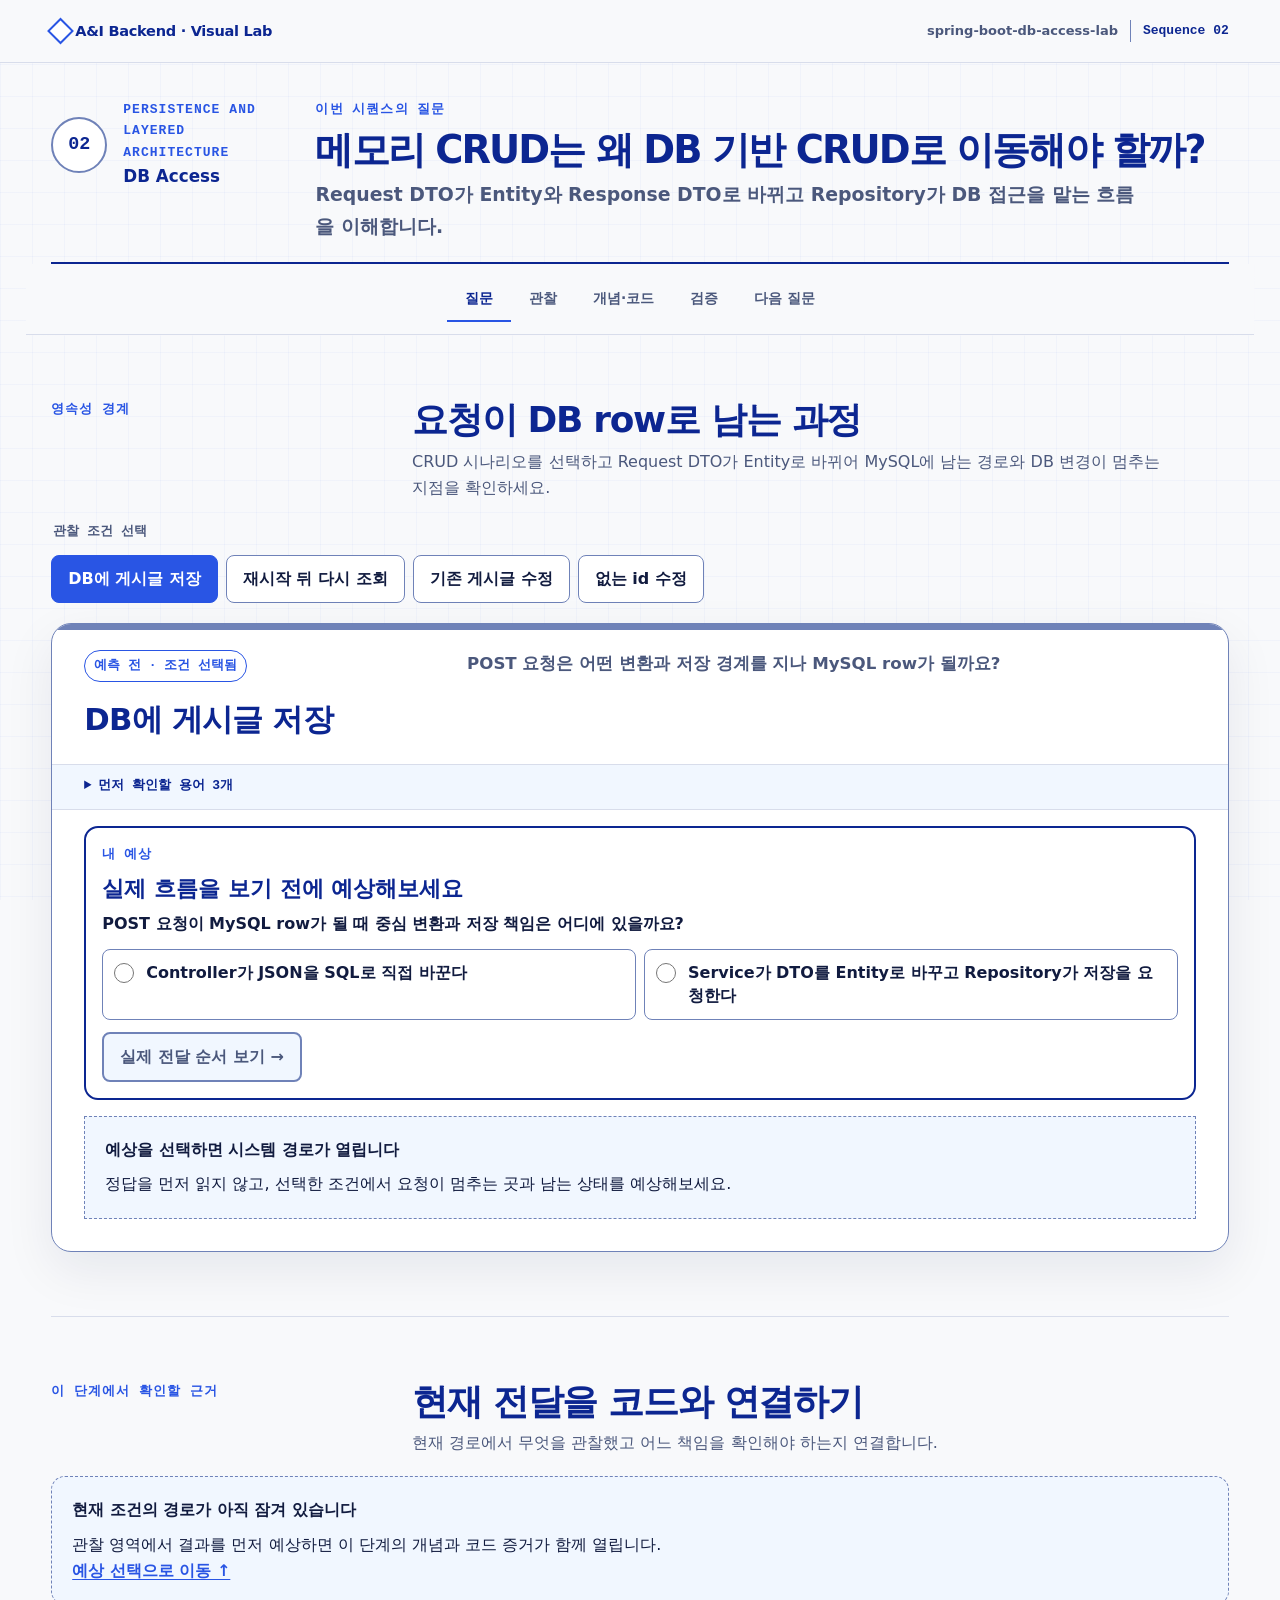
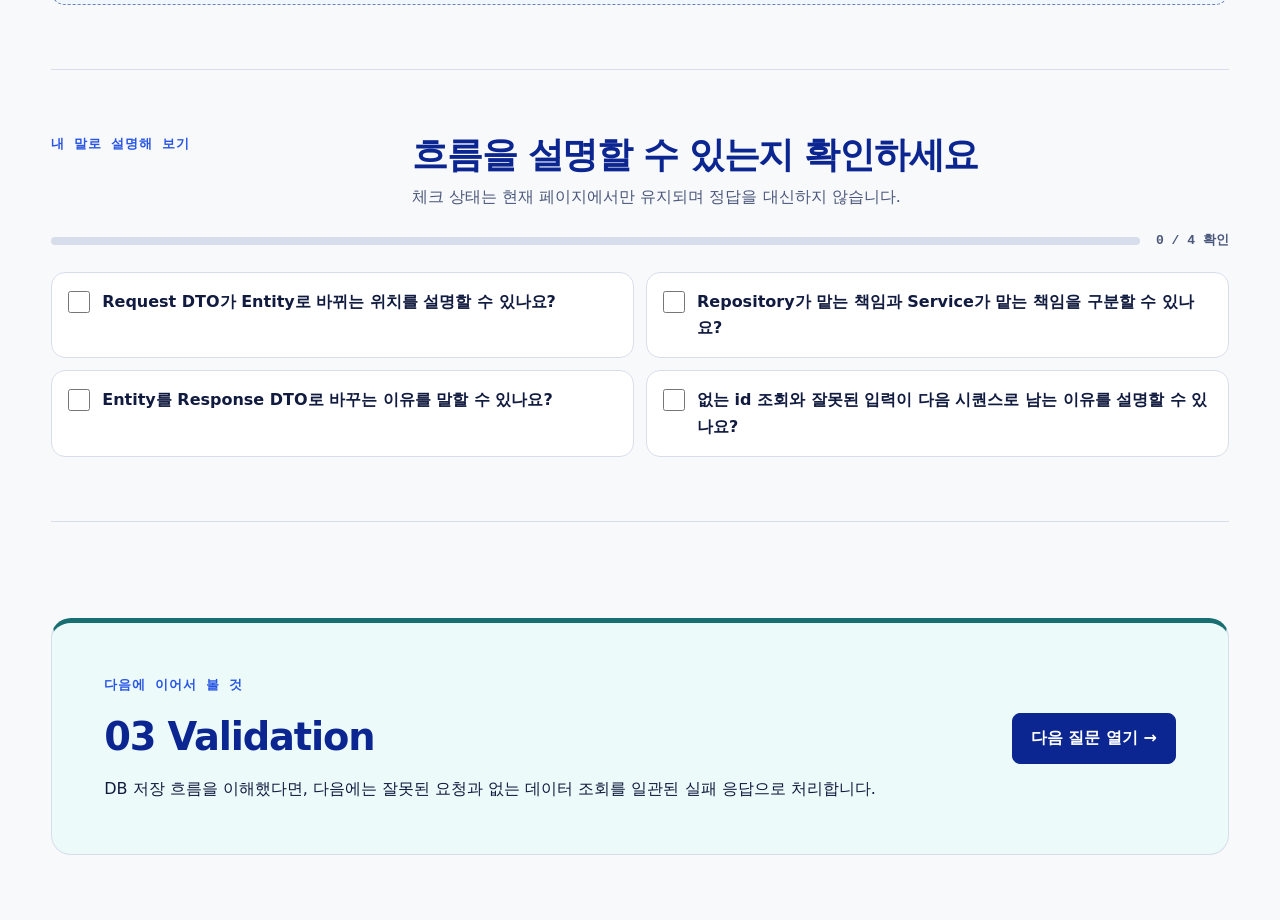
==== commit 751b69b2: "feat(visual-lab): 시스템 레이어 흐름 개선 시스템 위치와 실행 상태를 분리해 시퀀스 흐름의 레이어를 바로 읽을 수 있게 한다. 모바일 압축 lifeline과 주제 S" ====
--- a/docs/visual-lab/sequences/02/index.html
+++ b/docs/visual-lab/sequences/02/index.html
@@ -3,7 +3,7 @@
 <head>
   <meta charset="utf-8" />
   <meta name="viewport" content="width=device-width, initial-scale=1" />
-  <title>A&I Visual Lab Sequence</title>
+  <title>A&amp;I Visual Lab Sequence</title>
   <link rel="icon" href="../../assets/visual-lab-mark.svg" type="image/svg+xml" />
   <link rel="stylesheet" href="../../styles.css" />
 </head>
--- a/docs/visual-lab/styles.css
+++ b/docs/visual-lab/styles.css
@@ -22,6 +22,23 @@
   --color-incorrect: #2f62f4;
   --color-incorrect-bg: #eef4ff;
 
+  --layer-outside-surface: #f1f5f9;
+  --layer-outside-line: #5b677a;
+  --layer-interface-surface: #e6f4f7;
+  --layer-interface-line: #0e7490;
+  --layer-application-surface: #f2edff;
+  --layer-application-line: #6d43a8;
+  --layer-resource-surface: #eaf5ee;
+  --layer-resource-line: #2c7352;
+  --layer-integration-surface: #fff4d6;
+  --layer-integration-line: #926000;
+  --layer-runtime-surface: #eef2f7;
+  --layer-runtime-line: #52627a;
+  --state-current: #2955e4;
+  --state-passed: #176f72;
+  --state-failed: #b4233c;
+  --state-pending: #6f82b8;
+
   --surface-canvas: var(--color-bg-base);
   --surface-primary: var(--color-card-white);
   --surface-secondary: var(--color-summary-bg);
@@ -33,20 +50,20 @@
   --ink-primary: var(--color-body-navy);
   --ink-secondary: var(--color-subtext);
   --ink-quiet: var(--color-subtext);
-  --signal-active: var(--color-accent-blue);
-  --signal-muted: var(--color-summary-border);
-  --evidence: var(--color-accent-teal);
+  --signal-active: var(--state-current);
+  --signal-muted: var(--state-pending);
+  --evidence: var(--state-passed);
   --evidence-ink: var(--color-title-navy);
   --hypothesis: var(--color-subtext);
   --decision: var(--color-title-navy);
-  --danger: var(--color-incorrect);
-  --warning: var(--color-subtext);
-  --recovered: var(--color-correct);
-  --blocked: var(--color-subtext);
+  --danger: var(--state-failed);
+  --warning: var(--state-pending);
+  --recovered: var(--state-passed);
+  --blocked: var(--state-pending);
   --edge-request: var(--color-accent-blue);
   --edge-response: var(--color-accent-teal);
   --edge-persist: var(--color-title-navy);
-  --edge-failure: var(--color-incorrect);
+  --edge-failure: var(--state-failed);
   --border-strong: #6f82b8;
   --border-soft: var(--color-outline-soft);
   --focus-ring: var(--color-accent-blue);
@@ -134,7 +151,9 @@
 a:focus-visible,
 input:focus-visible,
 textarea:focus-visible,
-summary:focus-visible {
+summary:focus-visible,
+.sequence-mobile-current:focus-visible,
+.sequence-stage__viewport:focus-visible {
   outline: 3px solid var(--focus-ring);
   outline-offset: 3px;
 }
@@ -795,20 +814,16 @@
   align-items: center;
 }
 
-.diagram-legend__icon,
-.semantic-node__icon {
+.diagram-legend__icon {
   display: inline-grid;
   place-items: center;
   flex: 0 0 auto;
+  width: 36px;
+  height: 36px;
   border: 1px solid var(--border-strong);
   border-radius: var(--radius-small);
   background: var(--surface-secondary);
   color: var(--decision);
-}
-
-.diagram-legend__icon {
-  width: 36px;
-  height: 36px;
 }
 
 .system-icon {
@@ -837,275 +852,6 @@
   line-height: 1.45;
 }
 
-.diagram-lanes {
-  display: grid;
-  gap: var(--space-5);
-  padding: var(--space-6) var(--space-8) var(--space-8);
-}
-
-.diagram-lane {
-  overflow: hidden;
-  border: 1px solid var(--border-strong);
-  border-radius: var(--radius-medium);
-  background: var(--surface-primary);
-}
-
-.diagram-lane__header {
-  display: grid;
-  grid-template-columns: minmax(150px, 0.28fr) minmax(0, 1fr);
-  gap: var(--space-4);
-  align-items: baseline;
-  padding: var(--space-4) var(--space-5);
-  border-bottom: 1px solid var(--border-soft);
-  background: var(--surface-secondary);
-}
-
-.diagram-lane__header h4,
-.diagram-lane__header p {
-  margin: 0;
-}
-
-.diagram-lane__header h4 {
-  color: var(--decision);
-  font-size: 0.92rem;
-}
-
-.diagram-lane__header p {
-  color: var(--ink-secondary);
-  font-size: 0.82rem;
-}
-
-.semantic-flow {
-  display: grid;
-  gap: var(--space-3);
-  margin: 0;
-  padding: var(--space-4);
-  list-style: none;
-}
-
-.semantic-transition {
-  display: grid;
-  grid-template-columns: minmax(170px, 0.8fr) minmax(210px, 1fr) minmax(170px, 0.8fr);
-  gap: var(--space-3);
-  align-items: stretch;
-}
-
-.semantic-node,
-.semantic-edge {
-  min-height: 126px;
-  border-radius: var(--radius-small);
-}
-
-.semantic-node {
-  position: relative;
-  display: grid;
-  grid-template-rows: auto 1fr auto;
-  gap: var(--space-2);
-  padding: var(--space-3);
-  border: 1px solid var(--border-strong);
-  background: var(--surface-node);
-}
-
-.semantic-node::before {
-  position: absolute;
-  top: 7px;
-  right: 9px;
-  color: var(--ink-quiet);
-  content: "출발 책임";
-  font-family: var(--font-utility);
-  font-size: 0.8125rem;
-  font-weight: 800;
-}
-
-.semantic-node[data-position="to"]::before {
-  content: "도착 책임";
-}
-
-.semantic-node__heading {
-  display: flex;
-  gap: var(--space-3);
-  align-items: center;
-  padding-right: 62px;
-}
-
-.semantic-node__icon {
-  width: 38px;
-  height: 38px;
-}
-
-.semantic-node__identity {
-  display: grid;
-  gap: 1px;
-}
-
-.semantic-node__label {
-  color: var(--decision);
-  font-size: 0.86rem;
-  line-height: 1.35;
-}
-
-.semantic-node__kind {
-  color: var(--ink-secondary);
-  font-family: var(--font-utility);
-  font-size: 0.8125rem;
-  font-weight: 800;
-}
-
-.semantic-node__role {
-  color: var(--ink-secondary);
-  font-size: 0.8125rem;
-  line-height: 1.45;
-}
-
-.semantic-node__boundary {
-  padding-top: var(--space-2);
-  border-top: 1px dashed var(--border-soft);
-  color: var(--decision);
-  font-family: var(--font-utility);
-  font-size: 0.8125rem;
-  font-weight: 800;
-}
-
-.semantic-edge {
-  display: grid;
-  grid-template-rows: auto auto 16px auto;
-  gap: var(--space-2);
-  padding: var(--space-3) var(--space-4);
-  border: 1px solid var(--border-strong);
-  background: var(--surface-secondary);
-  color: var(--ink-primary);
-  cursor: pointer;
-  text-align: left;
-  transition:
-    border-color var(--motion-duration) var(--motion-easing),
-    background-color var(--motion-duration) var(--motion-easing);
-}
-
-.semantic-edge:hover {
-  border-color: var(--signal-active);
-}
-
-.semantic-edge__head {
-  display: flex;
-  flex-wrap: wrap;
-  gap: var(--space-2);
-  align-items: center;
-  justify-content: space-between;
-}
-
-.semantic-edge__verb {
-  color: var(--decision);
-  font-size: 0.88rem;
-}
-
-.semantic-edge__kind,
-.semantic-edge__state {
-  font-family: var(--font-utility);
-  font-size: 0.8125rem;
-  font-weight: 900;
-}
-
-.semantic-edge__kind {
-  padding: 3px 7px;
-  border: 1px solid currentColor;
-  border-radius: 999px;
-  color: var(--edge-request);
-}
-
-.semantic-edge__payload {
-  display: block;
-  color: var(--ink-primary);
-  font-family: var(--font-utility);
-  font-size: 0.8125rem;
-  font-weight: 700;
-  line-height: 1.45;
-  white-space: normal;
-  word-break: break-word;
-}
-
-.semantic-edge__direction {
-  position: relative;
-  display: block;
-  align-self: center;
-  height: 16px;
-  color: var(--edge-request);
-}
-
-.semantic-edge__direction::before {
-  position: absolute;
-  top: 7px;
-  right: 7px;
-  left: 0;
-  height: 2px;
-  transform-origin: left center;
-  background: currentColor;
-  content: "";
-}
-
-.semantic-edge__direction::after {
-  position: absolute;
-  top: 3px;
-  right: 0;
-  border-top: 5px solid transparent;
-  border-bottom: 5px solid transparent;
-  border-left: 8px solid currentColor;
-  content: "";
-}
-
-.semantic-edge__state {
-  color: var(--ink-secondary);
-}
-
-.semantic-transition[data-state="passed"] .semantic-edge {
-  border-color: var(--evidence);
-  background: var(--surface-evidence);
-}
-
-.semantic-transition[data-state="active"] .semantic-edge {
-  border: 2px solid var(--signal-active);
-  background: var(--color-panel-blue-tint);
-}
-
-.semantic-transition[data-state="active"] .semantic-edge__state {
-  color: var(--signal-active);
-}
-
-.semantic-transition[data-state="active"] .semantic-edge__direction::before {
-  animation: semantic-signal var(--motion-duration) var(--motion-easing) 1;
-}
-
-.semantic-transition[data-state="pending"] .semantic-node {
-  color: var(--ink-secondary);
-}
-
-.semantic-transition[data-state="available"] .semantic-edge {
-  border-style: dashed;
-  background: var(--surface-primary);
-}
-
-.semantic-transition[data-state="available"] .semantic-edge__state {
-  color: var(--decision);
-}
-
-.semantic-transition[data-kind="response"] .semantic-edge__kind,
-.semantic-transition[data-kind="event"] .semantic-edge__kind,
-.semantic-transition[data-kind="response"] .semantic-edge__direction,
-.semantic-transition[data-kind="event"] .semantic-edge__direction {
-  color: var(--edge-response);
-}
-
-.semantic-transition[data-kind="persist"] .semantic-edge__kind,
-.semantic-transition[data-kind="persist"] .semantic-edge__direction,
-.semantic-transition[data-kind="config"] .semantic-edge__kind,
-.semantic-transition[data-kind="config"] .semantic-edge__direction {
-  color: var(--edge-persist);
-}
-
-.semantic-transition[data-kind="failure"] .semantic-edge__kind,
-.semantic-transition[data-kind="failure"] .semantic-edge__direction {
-  color: var(--edge-failure);
-}
-
 .not-reached {
   margin: 0 var(--space-8) var(--space-8);
   padding: var(--space-4) var(--space-5);
@@ -1138,16 +884,6 @@
 
 .not-reached__item strong {
   color: var(--danger);
-}
-
-@keyframes semantic-signal {
-  from {
-    transform: scaleX(0.12);
-  }
-
-  to {
-    transform: scaleX(1);
-  }
 }
 
 .workbench--gate .signal-node__button,
@@ -1374,6 +1110,15 @@
   color: var(--ink-secondary);
 }
 
+.step-evidence__check {
+  margin-bottom: 0;
+  padding: var(--space-3);
+  border-left: 3px solid var(--evidence);
+  background: var(--surface-evidence);
+  color: var(--ink-primary);
+  font-weight: 700;
+}
+
 .evidence-fields {
   display: grid;
   margin-bottom: 0;
@@ -1442,11 +1187,33 @@
   font-size: 1rem;
 }
 
-.file-path {
+.code-evidence__intro {
+  margin: 0;
+  color: var(--ink-primary);
+  font-size: 0.95rem;
+  line-height: 1.55;
+}
+
+.code-location {
+  margin: 0 var(--space-5) var(--space-4);
+  color: var(--ink-secondary);
+  font-size: 0.8125rem;
+}
+
+.code-location summary {
+  min-height: 44px;
+  padding-block: 10px;
+  color: var(--decision);
+  cursor: pointer;
+  font-weight: 800;
+}
+
+.code-location code {
   display: block;
-  color: var(--ink-secondary);
+  padding: var(--space-2);
+  overflow-x: auto;
+  background: var(--surface-secondary);
   font-family: var(--font-utility);
-  font-size: 0.8125rem;
 }
 
 .code-block {
@@ -1462,16 +1229,26 @@
   tab-size: 2;
 }
 
-.code-explanation,
-.code-check,
+.code-state-change,
 .code-evidence > .text-link {
   margin: var(--space-4) var(--space-5);
 }
 
-.code-check {
+.code-state-change {
+  padding: var(--space-3);
+  border-left: 3px solid var(--evidence);
+  background: var(--surface-evidence);
+}
+
+.code-state-change strong {
   color: var(--evidence-ink);
   font-size: 0.88rem;
-  font-weight: 700;
+}
+
+.code-state-change p {
+  margin: var(--space-1) 0 0;
+  color: var(--ink-primary);
+  font-size: 0.9rem;
 }
 
 .text-link,
@@ -1648,7 +1425,7 @@
   margin: 10vh auto;
 }
 
-/* Guided System Story: condition -> prediction -> evidence -> decision */
+/* 학생의 판단 순서: 조건 -> 예상 -> 근거 -> 결정 */
 .topic-visual {
   display: grid;
   grid-template-columns: minmax(0, 1.35fr) minmax(220px, 0.65fr);
@@ -1754,8 +1531,7 @@
   background: var(--surface-primary);
 }
 
-.prediction-panel__step,
-.story-current__label {
+.prediction-panel__step {
   margin-bottom: var(--space-1);
   color: var(--signal-active);
   font-family: var(--font-utility);
@@ -1918,7 +1694,7 @@
   font-size: 1rem;
 }
 
-.story-lanes {
+.sequence-lanes {
   display: flex;
   flex-wrap: wrap;
   gap: var(--space-2);
@@ -1927,7 +1703,7 @@
   background: var(--surface-primary);
 }
 
-.story-lane-button {
+.sequence-lane-button {
   min-height: 44px;
   padding: 9px 13px;
   border: 1px solid var(--border-strong);
@@ -1938,17 +1714,17 @@
   font-weight: 800;
 }
 
-.story-lane-button[aria-pressed="true"] {
+.sequence-lane-button[aria-pressed="true"] {
   border: 2px solid var(--signal-active);
   background: var(--surface-secondary);
   color: var(--decision);
 }
 
-.story-board {
+.sequence-board {
   padding: var(--space-5);
 }
 
-.story-board__header {
+.sequence-board__header {
   display: grid;
   grid-template-columns: minmax(150px, 0.28fr) minmax(0, 1fr);
   gap: var(--space-4);
@@ -1956,227 +1732,546 @@
   margin-bottom: var(--space-4);
 }
 
-.story-board__header h4,
-.story-board__header p {
+.sequence-board__header h4,
+.sequence-board__header p {
   margin: 0;
 }
 
-.story-board__header h4 {
+.sequence-board__header h4 {
   color: var(--decision);
   font-size: 1.05rem;
 }
 
-.story-board__header p {
+.sequence-board__header p {
   color: var(--ink-primary);
   font-size: 1rem;
 }
 
-.story-topology {
-  display: flex;
-  flex-wrap: wrap;
-  gap: var(--space-2);
-  margin: 0 0 var(--space-4);
-  padding: var(--space-4);
-  border: 1px solid var(--border-soft);
-  border-radius: var(--radius-small);
-  background: var(--surface-secondary);
+.sequence-mobile-current,
+.sequence-step-jump {
+  display: none;
+}
+
+.sequence-stage__viewport {
+  margin-bottom: var(--space-4);
+  padding: var(--space-1);
+  overflow-x: auto;
+  border-block: 1px solid var(--border-soft);
+  background: var(--surface-primary);
+  overscroll-behavior-inline: contain;
+  scrollbar-gutter: stable;
+}
+
+.sequence-stage {
+  min-width: var(--sequence-stage-width);
+}
+
+.sequence-layer-rail,
+.sequence-participants,
+.sequence-lifelines,
+.sequence-message {
+  display: grid;
+  grid-template-columns: repeat(var(--participant-count), minmax(0, 1fr));
+}
+
+.sequence-layer-rail {
+  position: relative;
+  z-index: 3;
+  margin: 0;
+  padding: var(--space-2) 0 0;
+  background: var(--surface-primary);
   list-style: none;
 }
 
-.story-topology .semantic-node {
+.sequence-layer-rail__item {
+  min-height: 30px;
+  padding: 5px var(--space-2) var(--space-1);
+  border-top: 4px solid var(--layer-line);
+  background: var(--layer-surface);
+  color: var(--ink-primary);
+  font-family: var(--font-utility);
+  font-size: 0.75rem;
+  font-weight: 900;
+  letter-spacing: 0.02em;
+  text-align: center;
+}
+
+.sequence-layer-rail__item[data-layer="outside"],
+.sequence-participant[data-layer="outside"],
+.sequence-lifeline[data-layer="outside"],
+.sequence-mobile-current__actor[data-layer="outside"] {
+  --layer-surface: var(--layer-outside-surface);
+  --layer-line: var(--layer-outside-line);
+}
+
+.sequence-layer-rail__item[data-layer="interface"],
+.sequence-participant[data-layer="interface"],
+.sequence-lifeline[data-layer="interface"],
+.sequence-mobile-current__actor[data-layer="interface"] {
+  --layer-surface: var(--layer-interface-surface);
+  --layer-line: var(--layer-interface-line);
+}
+
+.sequence-layer-rail__item[data-layer="application"],
+.sequence-participant[data-layer="application"],
+.sequence-lifeline[data-layer="application"],
+.sequence-mobile-current__actor[data-layer="application"] {
+  --layer-surface: var(--layer-application-surface);
+  --layer-line: var(--layer-application-line);
+}
+
+.sequence-layer-rail__item[data-layer="resource"],
+.sequence-participant[data-layer="resource"],
+.sequence-lifeline[data-layer="resource"],
+.sequence-mobile-current__actor[data-layer="resource"] {
+  --layer-surface: var(--layer-resource-surface);
+  --layer-line: var(--layer-resource-line);
+}
+
+.sequence-layer-rail__item[data-layer="integration"],
+.sequence-participant[data-layer="integration"],
+.sequence-lifeline[data-layer="integration"],
+.sequence-mobile-current__actor[data-layer="integration"] {
+  --layer-surface: var(--layer-integration-surface);
+  --layer-line: var(--layer-integration-line);
+}
+
+.sequence-layer-rail__item[data-layer="runtime"],
+.sequence-participant[data-layer="runtime"],
+.sequence-lifeline[data-layer="runtime"],
+.sequence-mobile-current__actor[data-layer="runtime"] {
+  --layer-surface: var(--layer-runtime-surface);
+  --layer-line: var(--layer-runtime-line);
+}
+
+.sequence-participants {
   position: relative;
-  display: grid;
-  grid-template-columns: 48px minmax(110px, 1fr);
-  grid-template-rows: auto auto;
-  align-items: center;
-  flex: 1 1 175px;
-  min-height: 68px;
-  gap: var(--space-2);
-  padding: var(--space-2);
-  border: 1px solid var(--border-strong);
-  border-radius: var(--radius-small);
-  background: var(--surface-node);
-}
-
-.story-topology .semantic-node::before {
-  content: none;
-}
-
-.story-topology .semantic-node[data-current="true"] {
-  border: 2px solid var(--signal-active);
-}
-
-.semantic-node__icon {
-  width: 48px;
-  height: 48px;
-}
-
-.system-icon {
-  display: block;
+  z-index: 2;
+  margin: 0;
+  padding: var(--space-4) 0 var(--space-3);
+  background: var(--surface-primary);
+  list-style: none;
+}
+
+.sequence-participant {
+  position: relative;
+  display: grid;
+  justify-items: center;
+  align-content: start;
+  gap: var(--space-1);
+  min-width: 0;
+  padding: 0 var(--space-2) var(--space-3);
+  border-bottom: 3px solid transparent;
+  background: var(--layer-surface);
+  text-align: center;
+}
+
+.sequence-participant[data-current="true"] {
+  border-bottom-color: var(--state-current);
+  box-shadow: inset 0 3px var(--state-current);
+}
+
+.sequence-participant__icon {
+  display: inline-grid;
+  place-items: center;
   width: 40px;
   height: 40px;
-}
-
-.system-icon--fallback {
-  color: var(--decision);
-  font-size: 0.8125rem;
-}
-
-.story-topology .semantic-node__heading,
-.story-topology .semantic-node__role {
-  display: none;
-}
-
-.story-topology .semantic-node__identity {
-  display: grid;
-}
-
-.story-topology .semantic-node__label {
-  font-size: 0.875rem;
-}
-
-.story-topology .semantic-node__kind,
-.story-topology .semantic-node__boundary {
+  border: 2px solid var(--layer-line);
+  border-radius: var(--radius-small);
+  background: var(--layer-surface);
+}
+
+.sequence-participant__icon .system-icon {
+  display: block;
+  width: 30px;
+  height: 30px;
+}
+
+.sequence-participant__identity {
+  display: grid;
+  gap: 1px;
+}
+
+.sequence-participant__label {
+  color: var(--decision);
+  font-size: 0.82rem;
+  line-height: 1.3;
+}
+
+.sequence-participant__layer {
+  color: var(--layer-line);
+  font-family: var(--font-utility);
+  font-size: 0.6875rem;
+  font-weight: 900;
+  letter-spacing: 0.02em;
+  line-height: 1.35;
+}
+
+.sequence-participant__boundary {
   color: var(--ink-secondary);
   font-family: var(--font-utility);
   font-size: 0.8125rem;
-}
-
-.story-topology .semantic-node__boundary {
-  grid-column: 1 / -1;
-  padding-top: var(--space-1);
-  border-top: 1px dashed var(--border-strong);
-}
-
-.story-transitions {
-  display: grid;
-  grid-template-columns: repeat(auto-fit, minmax(155px, 1fr));
-  gap: var(--space-2);
-  margin: 0 0 var(--space-4);
+  font-weight: 800;
+}
+
+.sequence-participant__role {
+  color: var(--ink-secondary);
+  font-size: 0.8125rem;
+  line-height: 1.35;
+}
+
+.sequence-messages-wrap {
+  position: relative;
+  min-height: 160px;
+  padding-block: var(--space-3);
+}
+
+.sequence-lifelines {
+  position: absolute;
+  inset: 0;
+  z-index: 0;
+  pointer-events: none;
+}
+
+.sequence-lifeline {
+  justify-self: center;
+  width: 0;
+  height: 100%;
+  border-left: 2px dashed var(--layer-line);
+}
+
+.sequence-messages {
+  position: relative;
+  z-index: 1;
+  display: grid;
+  gap: var(--space-1);
+  margin: 0;
   padding: 0;
   list-style: none;
 }
 
-.story-transition__button {
+.sequence-message {
+  min-height: 96px;
+}
+
+.sequence-message__button {
   position: relative;
   display: grid;
+  grid-template-rows: auto 48px auto;
   align-content: start;
-  width: 100%;
-  min-height: 132px;
-  gap: var(--space-2);
-  padding: var(--space-3);
-  overflow: hidden;
+  grid-column: var(--message-start) / var(--message-end);
+  min-height: 96px;
+  padding: 0;
+  border: 0;
+  border-radius: var(--radius-small);
+  background: transparent;
+  color: var(--edge-request);
+  cursor: pointer;
+}
+
+.sequence-message__button:hover .sequence-message__copy {
+  border-color: var(--signal-active);
+}
+
+.sequence-message__copy {
+  position: relative;
+  z-index: 2;
+  display: flex;
+  flex-wrap: wrap;
+  justify-content: center;
+  gap: var(--space-1) var(--space-2);
+  width: min(78%, 440px);
+  padding: 4px 8px;
+  justify-self: center;
   border: 1px solid var(--border-strong);
   border-radius: var(--radius-small);
   background: var(--surface-primary);
   color: var(--ink-primary);
-  cursor: pointer;
-  text-align: left;
-}
-
-.story-transition__button:hover {
-  border-color: var(--signal-active);
-}
-
-.story-transition__number,
-.story-transition__verb,
-.story-transition__payload {
+  line-height: 1.35;
+}
+
+.sequence-message__ordinal,
+.sequence-message__verb,
+.sequence-message__payload,
+.sequence-message__state {
   font-family: var(--font-utility);
   font-size: 0.8125rem;
 }
 
-.story-transition__number {
+.sequence-message__ordinal {
   color: var(--signal-active);
   font-weight: 900;
 }
 
-.story-transition__route {
-  color: var(--decision);
-  font-size: 0.875rem;
-  line-height: 1.4;
-}
-
-.story-transition__verb {
+.sequence-message__verb {
+  color: var(--decision);
+}
+
+.sequence-message__payload {
+  color: var(--ink-primary);
+  white-space: normal;
+  word-break: break-word;
+}
+
+.sequence-message__line {
+  position: relative;
+  align-self: center;
+  height: 0;
+  margin-right: calc(50% / var(--message-span));
+  margin-left: calc(50% / var(--message-span));
+  transform-origin: left center;
+  border-top: 2px solid currentColor;
+}
+
+.sequence-message__line::after {
+  position: absolute;
+  top: -6px;
+  right: -1px;
+  border-top: 5px solid transparent;
+  border-bottom: 5px solid transparent;
+  border-left: 8px solid currentColor;
+  content: "";
+}
+
+.sequence-message[data-direction="reverse"] .sequence-message__line {
+  transform-origin: right center;
+}
+
+.sequence-message[data-direction="reverse"] .sequence-message__line::after {
+  right: auto;
+  left: -1px;
+  border-right: 8px solid currentColor;
+  border-left: 0;
+}
+
+.sequence-message[data-direction="self"] {
+  min-height: 116px;
+}
+
+.sequence-message[data-direction="self"] .sequence-message__button {
+  grid-template-rows: auto 58px auto;
+  min-height: 116px;
+}
+
+.sequence-message[data-direction="self"] .sequence-message__line {
+  align-self: start;
+  height: 38px;
+  margin-right: 10%;
+  margin-left: 50%;
+  border-right: 2px solid currentColor;
+  border-bottom: 2px solid currentColor;
+}
+
+.sequence-message[data-direction="self"] .sequence-message__line::after {
+  top: auto;
+  right: auto;
+  bottom: -5px;
+  left: -1px;
+  border-right: 8px solid currentColor;
+  border-left: 0;
+}
+
+.sequence-message__state {
+  position: relative;
+  align-self: end;
   color: var(--ink-secondary);
   font-weight: 800;
-}
-
-.story-transition__payload {
-  color: var(--ink-primary);
-  line-height: 1.45;
-  white-space: normal;
-  word-break: break-word;
-}
-
-.story-transition[data-state="passed"] .story-transition__button {
-  border-color: var(--recovered);
+  text-align: center;
+}
+
+.sequence-message[data-kind="response"] .sequence-message__button,
+.sequence-message[data-kind="event"] .sequence-message__button {
+  color: var(--edge-response);
+}
+
+.sequence-message[data-kind="persist"] .sequence-message__button,
+.sequence-message[data-kind="config"] .sequence-message__button {
+  color: var(--edge-persist);
+}
+
+.sequence-message[data-kind="event"] .sequence-message__line {
+  border-top-style: dotted;
+  border-top-width: 3px;
+}
+
+.sequence-message[data-kind="failure"] .sequence-message__button {
+  color: var(--edge-failure);
+}
+
+.sequence-message[data-kind="failure"] .sequence-message__line::after {
+  top: -18px;
+  right: -8px;
+  width: 18px;
+  height: 18px;
+  border: 0;
+  content: "×";
+  font-family: var(--font-utility);
+  font-size: 1.35rem;
+  font-weight: 900;
+  line-height: 18px;
+}
+
+.sequence-message[data-direction="reverse"][data-kind="failure"] .sequence-message__line::after {
+  right: auto;
+  left: -8px;
+}
+
+.sequence-message[data-state="passed"] .sequence-message__line {
+  color: var(--evidence);
+}
+
+.sequence-message[data-state="passed"] .sequence-message__copy {
+  border-color: var(--evidence);
   background: var(--surface-evidence);
 }
 
-.story-transition[data-state="active"] .story-transition__button {
+.sequence-message[data-state="active"] .sequence-message__copy {
   border: 2px solid var(--signal-active);
   background: var(--surface-secondary);
 }
 
-.story-transition[data-state="active"] .story-transition__button::before {
-  position: absolute;
-  inset: 0 0 auto;
-  height: 4px;
-  transform-origin: left;
-  animation: story-signal var(--motion-duration) var(--motion-easing) 1;
-  background: var(--signal-active);
-  content: "";
-}
-
-.story-transition[data-state="pending"] .story-transition__button {
+.sequence-message[data-state="active"] .sequence-message__line {
+  animation: sequence-message-signal var(--motion-duration) var(--motion-easing) 1;
+  color: var(--signal-active);
+  border-top-width: 3px;
+}
+
+.sequence-message[data-state="pending"] .sequence-message__line {
+  border-top-style: dashed;
+  color: var(--signal-muted);
+}
+
+.sequence-message[data-state="pending"] .sequence-message__copy {
   border-style: dashed;
 }
 
-@keyframes story-signal {
+@keyframes sequence-message-signal {
   from { transform: scaleX(0.08); }
   to { transform: scaleX(1); }
 }
 
-.story-current {
-  display: grid;
-  grid-template-columns: repeat(2, minmax(0, 1fr));
-  border: 2px solid var(--decision);
+.sequence-current-detail {
+  padding: var(--space-5);
+  border: 1px solid var(--border-strong);
+  border-left: 4px solid var(--signal-active);
   border-radius: var(--radius-medium);
   background: var(--surface-primary);
 }
 
-.story-current__transition,
-.story-current__reason {
-  padding: var(--space-5);
-}
-
-.story-current__reason {
-  border-left: 1px solid var(--border-strong);
+.sequence-current-detail[data-kind="failure"] {
+  border-left-color: var(--edge-failure);
+}
+
+.sequence-current-detail__header {
+  display: grid;
+  grid-template-columns: minmax(180px, 0.5fr) minmax(0, 1fr);
+  gap: var(--space-1) var(--space-4);
+  align-items: baseline;
+}
+
+.sequence-current-detail__step {
+  grid-column: 1 / -1;
+  margin-bottom: 0;
+  color: var(--signal-active);
+  font-family: var(--font-utility);
+  font-size: 0.8125rem;
+  font-weight: 900;
+}
+
+.sequence-current-detail h5 {
+  margin: 0;
+  color: var(--decision);
+  font-size: 1.15rem;
+}
+
+.sequence-current-detail__payload {
+  color: var(--ink-primary);
+  font-family: var(--font-utility);
+  font-size: 0.875rem;
+}
+
+.sequence-effect__subject {
+  margin: var(--space-4) 0 var(--space-2);
+  color: var(--decision);
+  font-weight: 800;
+}
+
+.sequence-effect {
+  display: grid;
+  grid-template-columns: minmax(0, 1fr) auto minmax(0, 1fr);
+  gap: var(--space-3);
+  align-items: stretch;
+  margin: 0;
+}
+
+.sequence-effect__state {
+  padding: var(--space-3);
+  border: 1px solid var(--border-soft);
+  border-radius: var(--radius-small);
+  background: var(--surface-secondary);
+}
+
+.sequence-effect__state--after {
+  border-color: var(--evidence);
   background: var(--surface-evidence);
 }
 
-.story-current h5 {
-  margin: 0 0 var(--space-2);
-  color: var(--decision);
-  font-size: 1.2rem;
-}
-
-.story-current__action,
-.story-current__reason p,
-.story-current__reason strong {
-  font-size: 1rem;
-  line-height: 1.55;
-}
-
-.story-current__action,
-.story-current__reason p {
-  margin-bottom: 0;
-}
-
-.story-current__reason strong {
-  display: block;
-  margin-bottom: var(--space-2);
-  color: var(--decision);
+.sequence-effect__state dt {
+  color: var(--ink-secondary);
+  font-family: var(--font-utility);
+  font-size: 0.8125rem;
+  font-weight: 900;
+}
+
+.sequence-effect__state dd {
+  margin: var(--space-1) 0 0;
+  color: var(--ink-primary);
+  font-weight: 700;
+}
+
+.sequence-effect__arrow {
+  align-self: center;
+  color: var(--signal-active);
+  font-family: var(--font-utility);
+  font-weight: 900;
+}
+
+.sequence-current-evidence {
+  display: grid;
+  grid-template-columns: auto minmax(0, 1fr);
+  gap: var(--space-1) var(--space-3);
+  margin-top: var(--space-4);
+  padding: var(--space-3);
+  border-left: 3px solid var(--evidence);
+  background: var(--surface-evidence);
+}
+
+.sequence-current-evidence__scope {
+  grid-row: 1 / span 2;
+  color: var(--evidence-ink);
+  font-family: var(--font-utility);
+  font-size: 0.8125rem;
+  font-weight: 900;
+}
+
+.sequence-current-evidence strong,
+.sequence-current-evidence p {
+  margin: 0;
+}
+
+.sequence-current-evidence p {
+  color: var(--ink-secondary);
+  font-size: 0.875rem;
+}
+
+.sequence-theory-link {
+  display: inline-flex;
+  align-items: center;
+  min-height: 44px;
+  margin-top: var(--space-3);
+  color: var(--signal-active);
+  font-weight: 800;
+  text-underline-offset: 3px;
 }
 
 .semantic-diagram .trace-controls {
@@ -2185,7 +2280,7 @@
   padding: var(--space-4) 0 0;
 }
 
-.story-limit-note {
+.sequence-limit-note {
   margin: 0;
   padding: var(--space-4) var(--space-5);
   border-top: 1px solid var(--border-soft);
@@ -2232,6 +2327,56 @@
   margin: var(--space-2) 0 0;
   color: var(--ink-primary);
   font-size: 1rem;
+}
+
+.scenario-reflection {
+  padding: var(--space-6) var(--space-8);
+  border-top: 1px solid var(--border-soft);
+  background: var(--surface-primary);
+}
+
+.scenario-reflection h4 {
+  margin: 0 0 var(--space-1);
+  color: var(--decision);
+  font-size: 1.05rem;
+}
+
+.scenario-reflection > p {
+  margin-bottom: var(--space-3);
+  color: var(--ink-secondary);
+}
+
+.scenario-reflection .scenario-reflection__hint {
+  padding: var(--space-3);
+  border-left: 3px solid var(--evidence);
+  background: var(--surface-evidence);
+  color: var(--ink-primary);
+  font-size: 0.9rem;
+}
+
+.scenario-reflection__label {
+  display: block;
+  margin-bottom: var(--space-2);
+  color: var(--ink-primary);
+  font-weight: 800;
+}
+
+.scenario-reflection__input {
+  display: block;
+  width: 100%;
+  min-height: 104px;
+  padding: var(--space-3);
+  resize: vertical;
+  border: 1px solid var(--border-strong);
+  border-radius: var(--radius-small);
+  background: var(--surface-primary);
+  color: var(--ink-primary);
+  line-height: 1.6;
+}
+
+.scenario-reflection__note {
+  margin: var(--space-2) 0 0;
+  font-size: 0.8125rem;
 }
 
 .evidence-locked {
@@ -2271,13 +2416,9 @@
   .code-evidence-grid {
     grid-template-columns: 1fr;
   }
-
-  .semantic-transition {
-    grid-template-columns: minmax(150px, 0.75fr) minmax(190px, 1fr) minmax(150px, 0.75fr);
-  }
-}
-
-@media (max-width: 720px) {
+}
+
+@media (max-width: 900px) {
   :root {
     --page-gutter: 14px;
   }
@@ -2373,64 +2514,19 @@
   .signal-trace-wrap,
   .diagram-reading,
   .diagram-legend,
-  .diagram-lanes,
   .state-snapshot,
   .outcome-panel__item,
   .trace-controls {
     padding-inline: var(--space-4);
   }
 
-  .diagram-reading,
-  .diagram-lane__header {
+  .diagram-reading {
     grid-template-columns: 1fr;
     gap: var(--space-2);
   }
 
   .diagram-legend {
     grid-template-columns: 1fr;
-  }
-
-  .semantic-transition {
-    grid-template-columns: 1fr;
-  }
-
-  .semantic-node,
-  .semantic-edge {
-    min-height: 0;
-  }
-
-  .semantic-edge {
-    grid-template-rows: auto auto 34px auto;
-  }
-
-  .semantic-edge__direction {
-    width: 20px;
-    height: 34px;
-    margin-inline: auto;
-  }
-
-  .semantic-edge__direction::before {
-    top: 0;
-    right: auto;
-    bottom: 7px;
-    left: 9px;
-    width: 2px;
-    height: auto;
-    transform-origin: center top;
-  }
-
-  .semantic-edge__direction::after {
-    top: auto;
-    right: 4px;
-    bottom: 0;
-    border-top: 8px solid currentColor;
-    border-right: 5px solid transparent;
-    border-bottom: 0;
-    border-left: 5px solid transparent;
-  }
-
-  .semantic-transition[data-state="active"] .semantic-edge__direction::before {
-    animation-name: semantic-signal-vertical;
   }
 
   .not-reached {
@@ -2518,7 +2614,7 @@
   }
 }
 
-@media (max-width: 720px) {
+@media (max-width: 900px) {
   .sequence-hero {
     gap: var(--space-2);
     padding: var(--space-3) 0 var(--space-4);
@@ -2718,36 +2814,181 @@
   }
 
   .diagram-reading,
-  .story-board__header,
-  .story-current,
+  .sequence-board__header,
+  .sequence-current-detail__header,
+  .sequence-effect,
   .topic-comparison__grid {
     grid-template-columns: 1fr;
   }
 
-  .story-board {
+  .sequence-lanes {
+    flex-wrap: nowrap;
+    padding: var(--space-2) var(--space-3);
+    overflow-x: auto;
+    overscroll-behavior-inline: contain;
+  }
+
+  .sequence-lane-button {
+    flex: 0 0 auto;
+    max-width: 230px;
+    text-align: left;
+  }
+
+  .sequence-board {
     padding: var(--space-3);
   }
 
-  .story-topology {
-    padding: var(--space-3);
-  }
-
-  .story-transitions {
+  .sequence-board__header {
+    gap: var(--space-1);
+    margin-bottom: var(--space-3);
+  }
+
+  .sequence-stage__viewport {
+    display: none;
+  }
+
+  .sequence-mobile-current {
+    display: block;
+    padding: var(--space-4);
+    border: 2px solid var(--signal-active);
+    border-radius: var(--radius-medium);
+    background: var(--surface-primary);
+  }
+
+  .sequence-mobile-current[data-kind="failure"] {
+    border-color: var(--edge-failure);
+  }
+
+  .sequence-mobile-current__step {
+    margin-bottom: var(--space-2);
+    color: var(--signal-active);
+    font-family: var(--font-utility);
+    font-size: 0.8125rem;
+    font-weight: 900;
+  }
+
+  .sequence-mobile-current__route {
+    display: grid;
+    justify-items: center;
+    gap: 0;
+  }
+
+  .sequence-mobile-current__actor {
+    display: grid;
+    gap: 2px;
+    width: 100%;
+    padding: var(--space-2);
+    border: 2px solid var(--layer-line);
+    border-radius: var(--radius-small);
+    background: var(--layer-surface);
+    color: var(--decision);
+    text-align: center;
+  }
+
+  .sequence-mobile-current__actor strong {
+    overflow-wrap: anywhere;
+    word-break: break-word;
+  }
+
+  .sequence-mobile-current__layer {
+    color: var(--layer-line);
+    font-family: var(--font-utility);
+    font-size: 0.75rem;
+    font-weight: 900;
+    letter-spacing: 0.02em;
+  }
+
+  .sequence-mobile-current__boundary {
+    color: var(--ink-secondary);
+    font-family: var(--font-utility);
+    font-size: 0.75rem;
+    font-weight: 800;
+  }
+
+  .sequence-mobile-current__line {
+    display: grid;
+    place-items: center;
+    min-height: 52px;
+    color: var(--signal-active);
+    font-family: var(--font-utility);
+    font-size: 0.8125rem;
+    font-weight: 900;
+  }
+
+  .sequence-mobile-current__sentence {
+    margin: var(--space-3) 0 var(--space-1);
+    color: var(--ink-primary);
+    font-weight: 800;
+  }
+
+  .sequence-mobile-current__change {
+    margin: 0;
+    padding-top: var(--space-2);
+    border-top: 1px solid var(--border-soft);
+    color: var(--evidence-ink);
+    font-size: 0.9rem;
+  }
+
+  .sequence-current-detail {
+    margin-top: var(--space-3);
+    padding: var(--space-4);
+  }
+
+  .sequence-current-detail__header {
+    align-items: start;
+  }
+
+  .sequence-effect__arrow {
+    justify-self: center;
+    transform: rotate(90deg);
+  }
+
+  .sequence-current-evidence {
     grid-template-columns: 1fr;
   }
 
-  .story-transition__button {
-    min-height: 0;
-  }
-
-  .story-current__transition,
-  .story-current__reason {
-    padding: var(--space-4);
-  }
-
-  .story-current__reason {
-    border-top: 1px solid var(--border-strong);
-    border-left: 0;
+  .sequence-current-evidence__scope {
+    grid-row: auto;
+  }
+
+  .sequence-step-jump {
+    display: block;
+    margin-top: var(--space-4);
+    padding-top: var(--space-4);
+    border-top: 1px solid var(--border-soft);
+  }
+
+  .sequence-step-jump__title {
+    margin-bottom: var(--space-2);
+    color: var(--ink-secondary);
+    font-size: 0.875rem;
+    font-weight: 800;
+  }
+
+  .sequence-step-jump__list {
+    display: grid;
+    gap: var(--space-2);
+    margin: 0;
+    padding: 0;
+    list-style: none;
+  }
+
+  .sequence-step-jump__button {
+    width: 100%;
+    min-height: 44px;
+    padding: 9px 11px;
+    border: 1px solid var(--border-strong);
+    border-radius: var(--radius-small);
+    background: var(--surface-primary);
+    color: var(--ink-primary);
+    cursor: pointer;
+    text-align: left;
+  }
+
+  .sequence-step-jump__button[aria-current="step"] {
+    border: 2px solid var(--signal-active);
+    background: var(--surface-secondary);
+    color: var(--decision);
   }
 
   .semantic-diagram .trace-controls {
@@ -2761,6 +3002,10 @@
   }
 
   .topic-comparison {
+    padding: var(--space-4) var(--space-3);
+  }
+
+  .scenario-reflection {
     padding: var(--space-4) var(--space-3);
   }
 
@@ -2795,36 +3040,32 @@
   }
 }
 
-@keyframes semantic-signal-vertical {
-  from {
-    transform: scaleY(0.12);
-  }
-
-  to {
-    transform: scaleY(1);
-  }
-}
-
 @media (forced-colors: active) {
   .workbench::before,
-  .signal-node:not(:last-child)::after,
-  .semantic-edge__direction::before {
+  .signal-node:not(:last-child)::after {
     background: CanvasText;
   }
 
-  .semantic-edge__direction::after {
-    border-left-color: CanvasText;
+  .sequence-lifeline {
+    border-color: CanvasText;
+  }
+
+  .sequence-layer-rail__item,
+  .sequence-participant,
+  .sequence-mobile-current__actor {
+    border-color: CanvasText;
+    background: Canvas;
+    color: CanvasText;
+  }
+
+  .sequence-message__line {
+    color: CanvasText;
   }
 
   .scenario-button.is-active,
+  .sequence-participant[data-current="true"],
+  .sequence-message[data-state="active"] .sequence-message__copy,
   .next-action {
     border: 2px solid ButtonText;
   }
 }
-
-@media (max-width: 720px) and (forced-colors: active) {
-  .semantic-edge__direction::after {
-    border-top-color: CanvasText;
-    border-left-color: transparent;
-  }
-}
